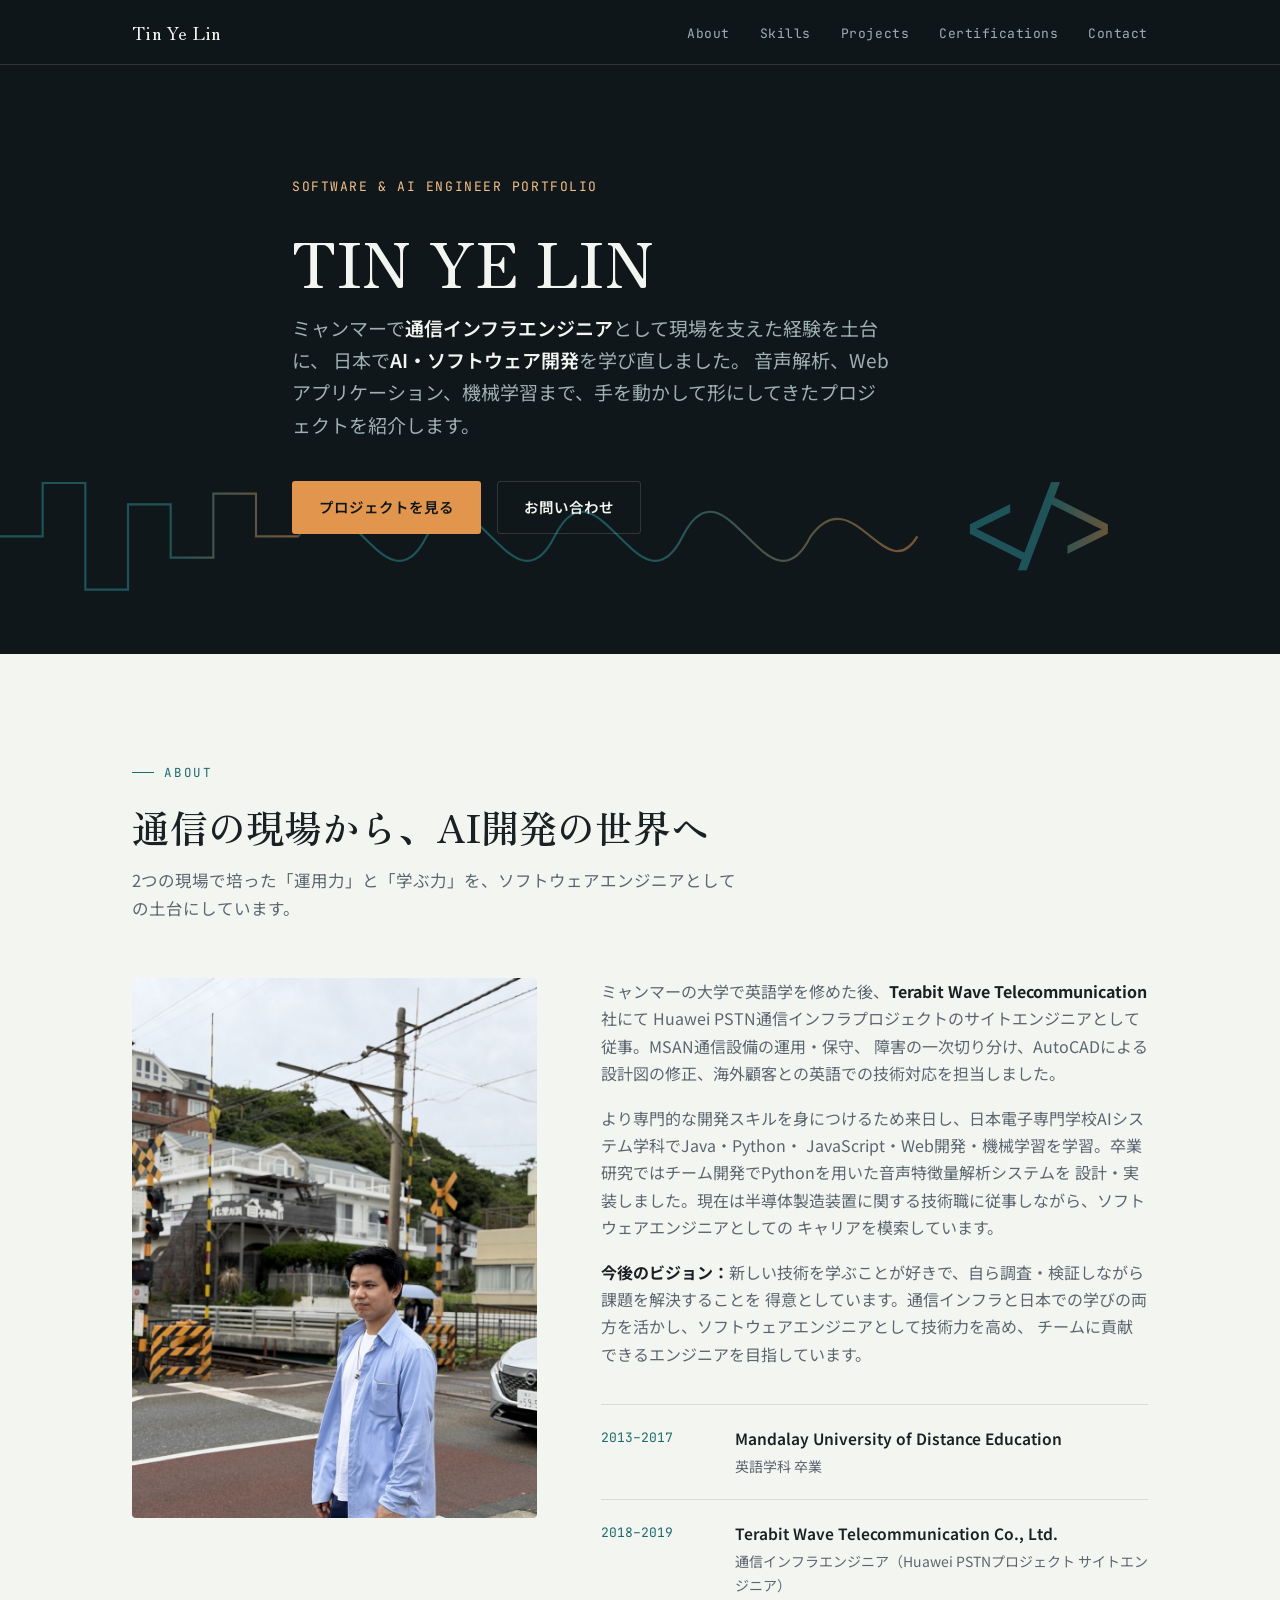
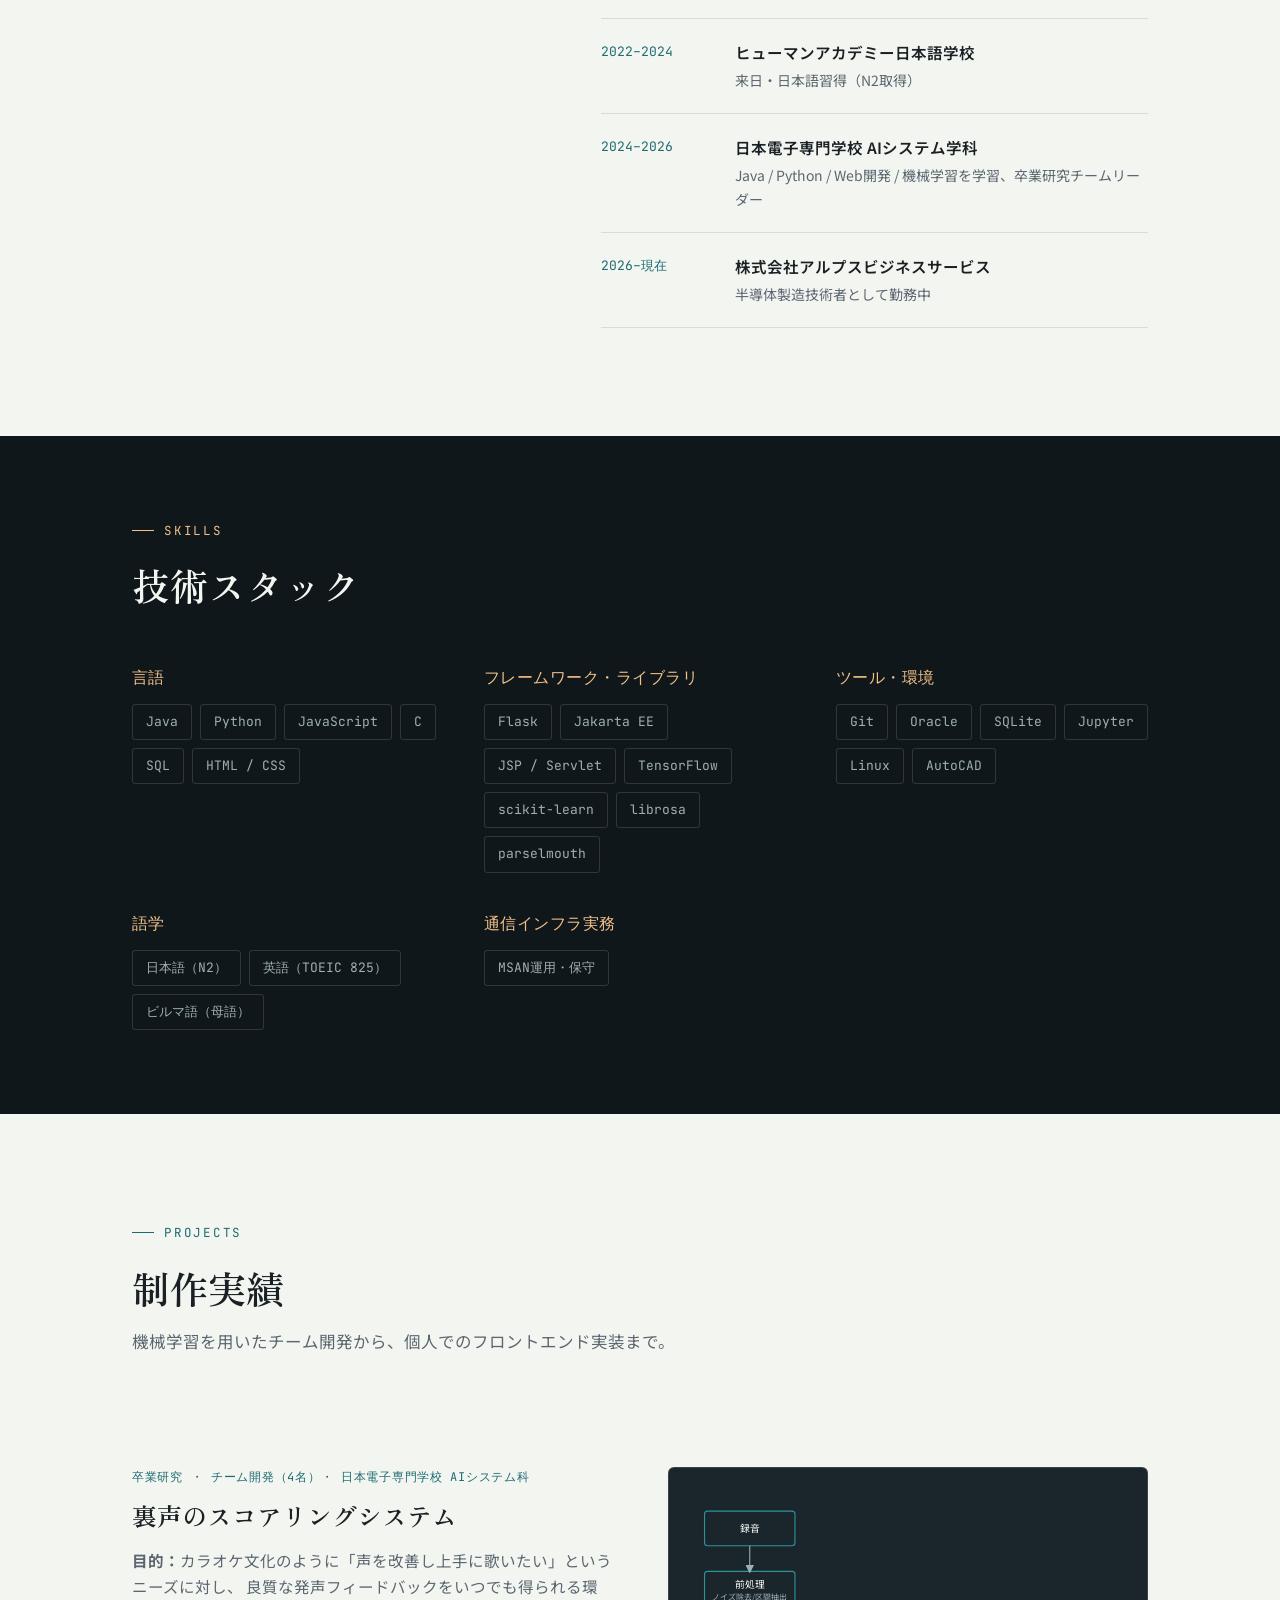
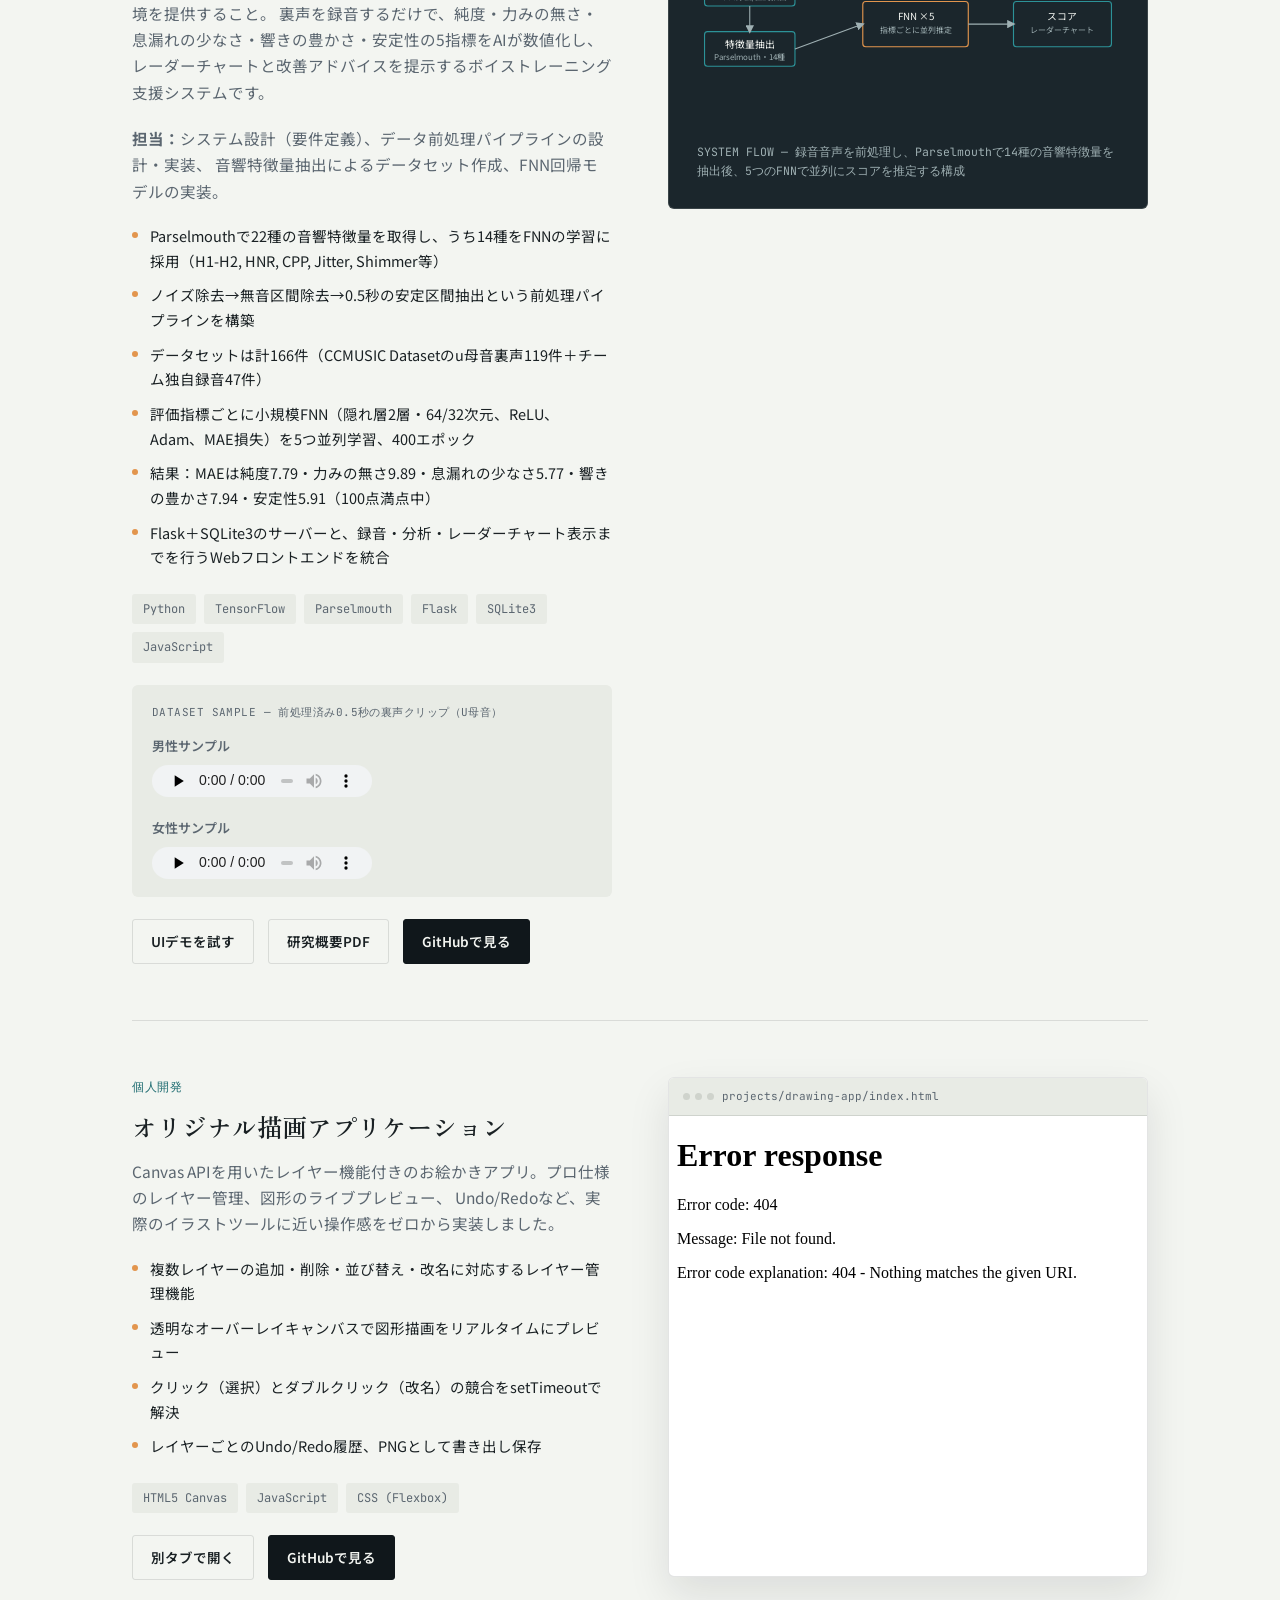
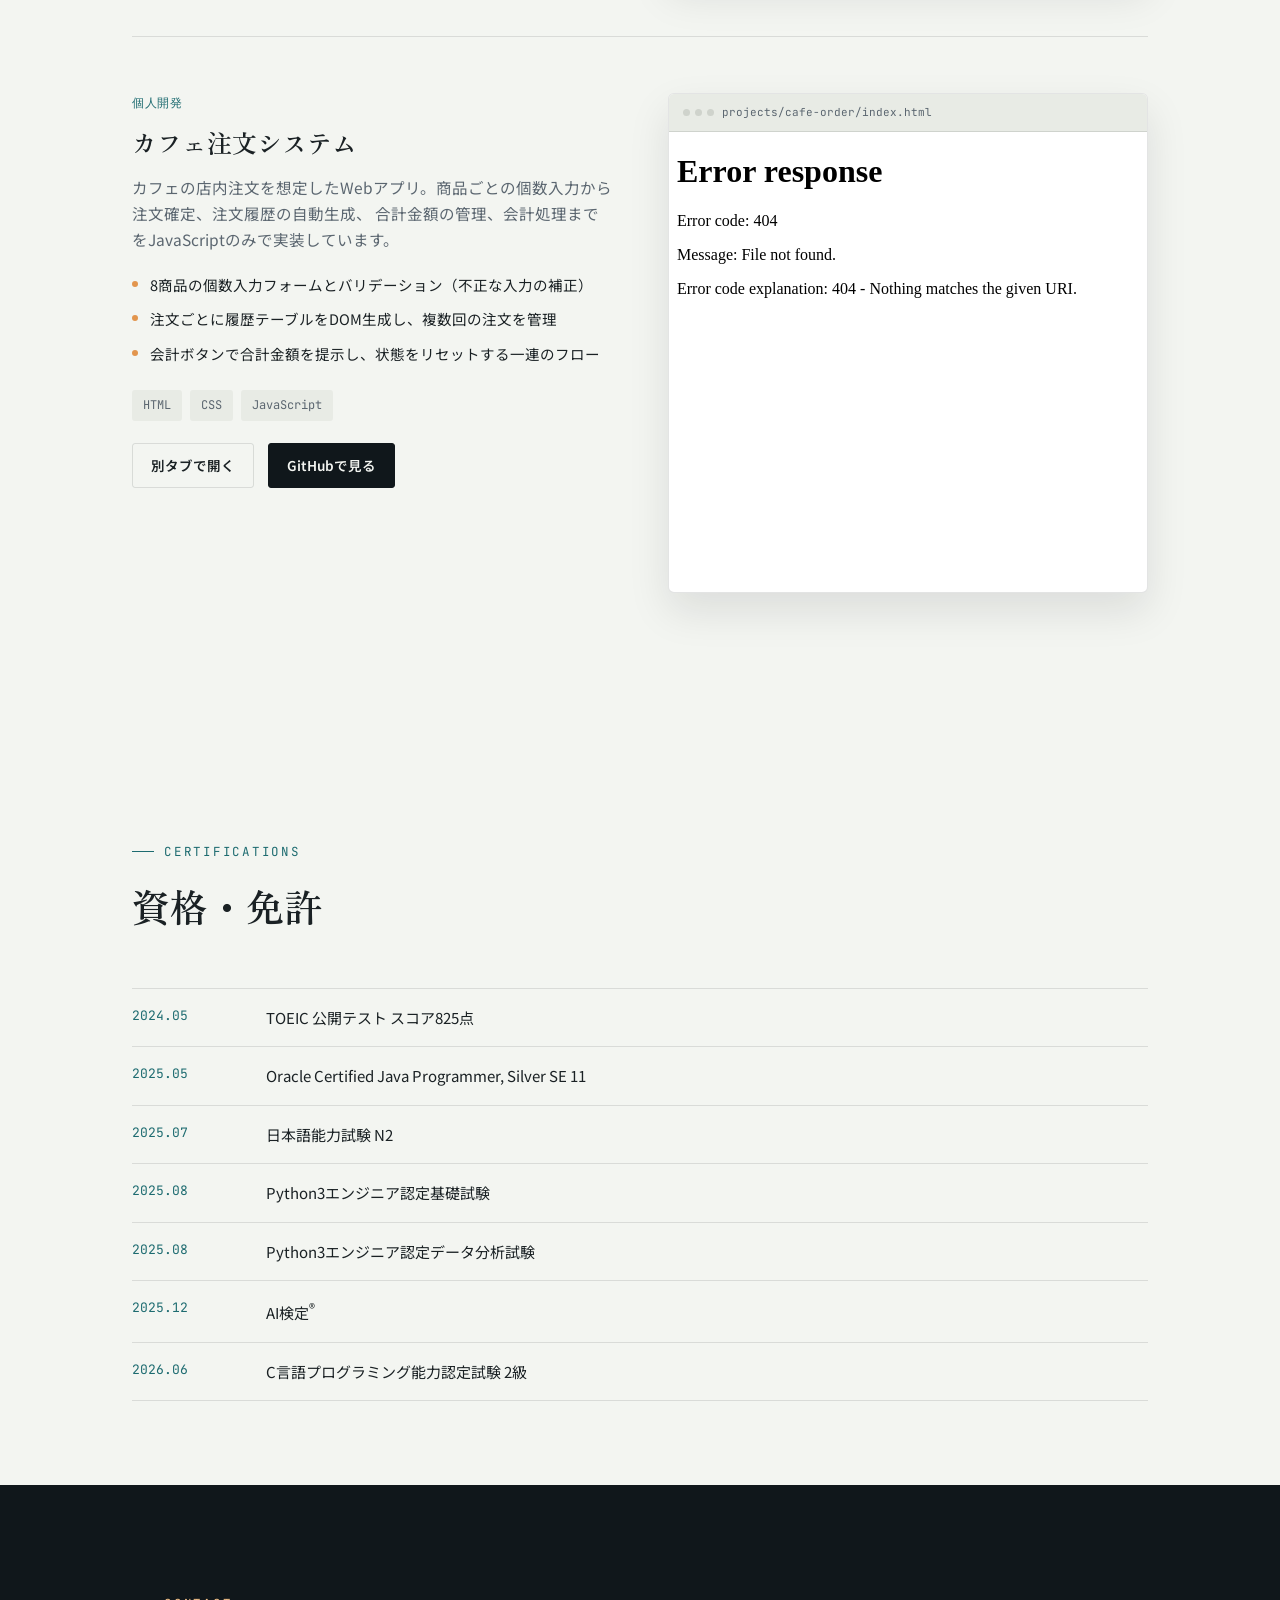
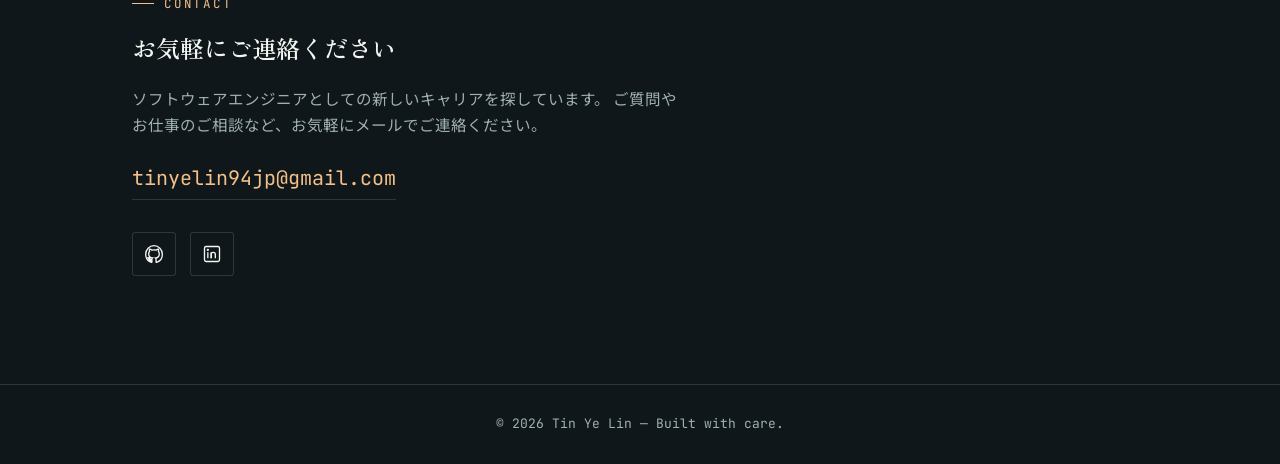
==== index.html @ 51f77723 "Add files via upload" ====
<!DOCTYPE html>
<html lang="ja">
<head>
<meta charset="UTF-8">
<meta name="viewport" content="width=device-width, initial-scale=1.0">
<title>ティン イェ リン | ソフトウェアエンジニア ポートフォリオ</title>
<meta name="description" content="通信インフラエンジニアからAI・ソフトウェアエンジニアへ。音声解析、Web開発、機械学習のプロジェクトを紹介するポートフォリオサイト。">
<link rel="preconnect" href="https://fonts.googleapis.com">
<link href="https://fonts.googleapis.com/css2?family=Zen+Old+Mincho:wght@500;600&family=Noto+Sans+JP:wght@400;500;600;700&family=JetBrains+Mono:wght@400;500&display=swap" rel="stylesheet">
<link rel="stylesheet" href="css/style.css">
</head>
<body>

<nav class="nav">
  <div class="wrap">
    <div class="nav-name">Tin Ye Lin</div>
    <ul class="nav-links">
      <li><a href="#about">About</a></li>
      <li><a href="#skills">Skills</a></li>
      <li><a href="#projects">Projects</a></li>
      <li><a href="#certifications">Certifications</a></li>
      <li><a href="#contact">Contact</a></li>
    </ul>
  </div>
</nav>

<!-- ============ HERO ============ -->
<header class="hero">
  <svg class="hero-wave" viewBox="0 0 1200 220" preserveAspectRatio="none" aria-hidden="true">
    <defs>
      <linearGradient id="waveGrad" x1="0" y1="0" x2="1" y2="0">
        <stop offset="0" stop-color="#2C9298"/>
        <stop offset="0.55" stop-color="#2C9298"/>
        <stop offset="1" stop-color="#E2954D"/>
      </linearGradient>
    </defs>
    <polyline points="0,110 40,110 40,60 80,60 80,160 120,160 120,80 160,80 160,130 200,130 200,70 240,70 240,110 280,110"
      fill="none" stroke="url(#waveGrad)" stroke-width="2"/>
    <path d="M280,110 C 320,30 360,190 400,110 C 440,30 480,190 520,110 C 560,30 600,190 640,110 C 680,30 720,190 760,110 C 800,55 830,160 860,110"
      fill="none" stroke="url(#waveGrad)" stroke-width="2"/>
    <text x="895" y="132" font-family="'JetBrains Mono', monospace" font-size="88" fill="url(#waveGrad)">&lt;/&gt;</text>
  </svg>
  <div class="wrap hero-inner">
    <div class="hero-kicker">Software &amp; AI Engineer Portfolio</div>
    <h1>TIN YE LIN</h1>
    <p class="tagline">
      ミャンマーで<strong>通信インフラエンジニア</strong>として現場を支えた経験を土台に、
      日本で<strong>AI・ソフトウェア開発</strong>を学び直しました。
      音声解析、Webアプリケーション、機械学習まで、手を動かして形にしてきたプロジェクトを紹介します。
    </p>
    <div class="hero-cta">
      <a class="btn btn-primary" href="#projects">プロジェクトを見る</a>
      <a class="btn btn-ghost" href="#contact">お問い合わせ</a>
    </div>
  </div>
</header>

<!-- ============ ABOUT ============ -->
<section id="about">
  <div class="wrap">
    <div class="section-head">
      <div class="eyebrow">About</div>
      <h2>通信の現場から、AI開発の世界へ</h2>
      <p class="lead">2つの現場で培った「運用力」と「学ぶ力」を、ソフトウェアエンジニアとしての土台にしています。</p>
    </div>

    <div class="about-grid">
      <div class="about-photo">
        <img src="images/profile.jpg" alt="ティン イェ リン" onerror="this.style.display='none'; this.nextElementSibling.style.display='flex';">
        <div class="placeholder" style="display:none;">
          <div class="initials">T.Y.L</div>
          <div class="note">プロフィール写真を<br>準備中です</div>
        </div>
      </div>

      <div>
        <div class="about-copy">
          <p>
            ミャンマーの大学で英語学を修めた後、<strong>Terabit Wave Telecommunication</strong>社にて
            Huawei PSTN通信インフラプロジェクトのサイトエンジニアとして従事。MSAN通信設備の運用・保守、
            障害の一次切り分け、AutoCADによる設計図の修正、海外顧客との英語での技術対応を担当しました。
          </p>
          <p>
            より専門的な開発スキルを身につけるため来日し、日本電子専門学校AIシステム学科でJava・Python・
            JavaScript・Web開発・機械学習を学習。卒業研究ではチーム開発でPythonを用いた音声特徴量解析システムを
            設計・実装しました。現在は半導体製造装置に関する技術職に従事しながら、ソフトウェアエンジニアとしての
            キャリアを模索しています。
          </p>
          <p>
            <strong>今後のビジョン：</strong>新しい技術を学ぶことが好きで、自ら調査・検証しながら課題を解決することを
            得意としています。通信インフラと日本での学びの両方を活かし、ソフトウェアエンジニアとして技術力を高め、
            チームに貢献できるエンジニアを目指しています。
          </p>
        </div>

        <div class="timeline">
          <div class="tl-row">
            <div class="tl-date">2013–2017</div>
            <div class="tl-body">
              <div class="tl-title">Mandalay University of Distance Education</div>
              <div class="tl-sub">英語学科 卒業</div>
            </div>
          </div>
          <div class="tl-row">
            <div class="tl-date">2018–2019</div>
            <div class="tl-body">
              <div class="tl-title">Terabit Wave Telecommunication Co., Ltd.</div>
              <div class="tl-sub">通信インフラエンジニア（Huawei PSTNプロジェクト サイトエンジニア）</div>
            </div>
          </div>
          <div class="tl-row">
            <div class="tl-date">2022–2024</div>
            <div class="tl-body">
              <div class="tl-title">ヒューマンアカデミー日本語学校</div>
              <div class="tl-sub">来日・日本語習得（N2取得）</div>
            </div>
          </div>
          <div class="tl-row">
            <div class="tl-date">2024–2026</div>
            <div class="tl-body">
              <div class="tl-title">日本電子専門学校 AIシステム学科</div>
              <div class="tl-sub">Java / Python / Web開発 / 機械学習を学習、卒業研究チームリーダー</div>
            </div>
          </div>
          <div class="tl-row">
            <div class="tl-date">2026–現在</div>
            <div class="tl-body">
              <div class="tl-title">株式会社アルプスビジネスサービス</div>
              <div class="tl-sub">半導体製造技術者として勤務中</div>
            </div>
          </div>
        </div>
      </div>
    </div>
  </div>
</section>

<!-- ============ SKILLS ============ -->
<section id="skills" class="on-ink tight">
  <div class="wrap">
    <div class="section-head">
      <div class="eyebrow">Skills</div>
      <h2>技術スタック</h2>
    </div>
    <div class="skills-grid">
      <div class="skill-group">
        <h3>言語</h3>
        <div class="tag-list">
          <span class="tag">Java</span><span class="tag">Python</span><span class="tag">JavaScript</span>
          <span class="tag">C</span><span class="tag">SQL</span><span class="tag">HTML / CSS</span>
        </div>
      </div>
      <div class="skill-group">
        <h3>フレームワーク・ライブラリ</h3>
        <div class="tag-list">
          <span class="tag">Flask</span><span class="tag">Jakarta EE</span><span class="tag">JSP / Servlet</span>
          <span class="tag">TensorFlow</span><span class="tag">scikit-learn</span><span class="tag">librosa</span>
          <span class="tag">parselmouth</span>
        </div>
      </div>
      <div class="skill-group">
        <h3>ツール・環境</h3>
        <div class="tag-list">
          <span class="tag">Git</span><span class="tag">Oracle</span><span class="tag">SQLite</span>
          <span class="tag">Jupyter</span><span class="tag">Linux</span><span class="tag">AutoCAD</span>
        </div>
      </div>
      <div class="skill-group">
        <h3>語学</h3>
        <div class="tag-list">
          <span class="tag">日本語（N2）</span><span class="tag">英語（TOEIC 825）</span><span class="tag">ビルマ語（母語）</span>
        </div>
      </div>
      <div class="skill-group">
        <h3>通信インフラ実務</h3>
        <div class="tag-list">
          <span class="tag">MSAN運用・保守</span>
        </div>
      </div>
    </div>
  </div>
</section>

<!-- ============ PROJECTS ============ -->
<section id="projects">
  <div class="wrap">
    <div class="section-head">
      <div class="eyebrow">Projects</div>
      <h2>制作実績</h2>
      <p class="lead">機械学習を用いたチーム開発から、個人でのフロントエンド実装まで。</p>
    </div>

    <!-- Project 1: Voice scoring system -->
    <div class="project">
      <div>
        <span class="project-tag">卒業研究 ・ チーム開発（4名）・ 日本電子専門学校 AIシステム科</span>
        <h3>裏声のスコアリングシステム</h3>
        <p class="desc">
          <strong>目的：</strong>カラオケ文化のように「声を改善し上手に歌いたい」というニーズに対し、
          良質な発声フィードバックをいつでも得られる環境を提供すること。
          裏声を録音するだけで、純度・力みの無さ・息漏れの少なさ・響きの豊かさ・安定性の5指標をAIが数値化し、
          レーダーチャートと改善アドバイスを提示するボイストレーニング支援システムです。
        </p>
        <p class="desc">
          <strong>担当：</strong>システム設計（要件定義）、データ前処理パイプラインの設計・実装、
          音響特徴量抽出によるデータセット作成、FNN回帰モデルの実装。
        </p>
        <ul class="highlights">
          <li>Parselmouthで22種の音響特徴量を取得し、うち14種をFNNの学習に採用（H1-H2, HNR, CPP, Jitter, Shimmer等）</li>
          <li>ノイズ除去→無音区間除去→0.5秒の安定区間抽出という前処理パイプラインを構築</li>
          <li>データセットは計166件（CCMUSIC Datasetのu母音裏声119件＋チーム独自録音47件）</li>
          <li>評価指標ごとに小規模FNN（隠れ層2層・64/32次元、ReLU、Adam、MAE損失）を5つ並列学習、400エポック</li>
          <li>結果：MAEは純度7.79・力みの無さ9.89・息漏れの少なさ5.77・響きの豊かさ7.94・安定性5.91（100点満点中）</li>
          <li>Flask＋SQLite3のサーバーと、録音・分析・レーダーチャート表示までを行うWebフロントエンドを統合</li>
        </ul>
        <div class="stack-row">
          <span class="stack-chip">Python</span><span class="stack-chip">TensorFlow</span>
          <span class="stack-chip">Parselmouth</span><span class="stack-chip">Flask</span>
          <span class="stack-chip">SQLite3</span><span class="stack-chip">JavaScript</span>
        </div>

        <div class="sample-block">
          <div class="sample-label">DATASET SAMPLE — 前処理済み0.5秒の裏声クリップ（u母音）</div>
          <div class="sample-row">
            <div class="sample-item">
              <span>男性サンプル</span>
              <audio controls preload="none" src="projects/voice-scoring/samples/sample-male.wav"></audio>
            </div>
            <div class="sample-item">
              <span>女性サンプル</span>
              <audio controls preload="none" src="projects/voice-scoring/samples/sample-female.wav"></audio>
            </div>
          </div>
        </div>

        <div class="project-links">
          <a class="link-btn" href="projects/voice-scoring/demo/index.html" target="_blank">UIデモを試す</a>
          <a class="link-btn" href="projects/voice-scoring/falsetto-scoring-system-report.pdf" target="_blank">研究概要PDF</a>
          <a class="link-btn primary" href="https://github.com/TYL-jp/falsetto-scoring-system" target="_blank">GitHubで見る</a>
        </div>
      </div>

      <div class="diagram-card">
        <svg viewBox="0 0 560 300" xmlns="http://www.w3.org/2000/svg" aria-label="システムパイプライン図">
          <defs>
            <marker id="arrow" markerWidth="8" markerHeight="8" refX="6" refY="4" orient="auto">
              <path d="M0,0 L8,4 L0,8 z" fill="#9FB0B3"/>
            </marker>
          </defs>
          <!-- stage boxes -->
          <g font-family="'Noto Sans JP', sans-serif" font-size="13" fill="#F3F5F1">
            <rect x="10" y="20" width="120" height="46" rx="4" fill="none" stroke="#2C9298" stroke-width="1.5"/>
            <text x="70" y="48" text-anchor="middle">録音</text>

            <rect x="10" y="100" width="120" height="46" rx="4" fill="none" stroke="#2C9298" stroke-width="1.5"/>
            <text x="70" y="122" text-anchor="middle">前処理</text>
            <text x="70" y="138" text-anchor="middle" font-size="10.5" fill="#9FB0B3">ノイズ除去/区間抽出</text>

            <rect x="10" y="180" width="120" height="46" rx="4" fill="none" stroke="#2C9298" stroke-width="1.5"/>
            <text x="70" y="202" text-anchor="middle">特徴量抽出</text>
            <text x="70" y="218" text-anchor="middle" font-size="10.5" fill="#9FB0B3">Parselmouth・14種</text>

            <rect x="220" y="140" width="140" height="60" rx="4" fill="none" stroke="#E2954D" stroke-width="1.5"/>
            <text x="290" y="165" text-anchor="middle">FNN ×5</text>
            <text x="290" y="182" text-anchor="middle" font-size="10.5" fill="#9FB0B3">指標ごとに並列推定</text>

            <rect x="420" y="140" width="130" height="60" rx="4" fill="none" stroke="#2C9298" stroke-width="1.5"/>
            <text x="485" y="165" text-anchor="middle">スコア</text>
            <text x="485" y="182" text-anchor="middle" font-size="10.5" fill="#9FB0B3">レーダーチャート</text>
          </g>

          <path d="M70,66 L70,100" stroke="#9FB0B3" stroke-width="1.4" marker-end="url(#arrow)"/>
          <path d="M70,146 L70,180" stroke="#9FB0B3" stroke-width="1.4" marker-end="url(#arrow)"/>
          <path d="M130,203 L220,170" stroke="#9FB0B3" stroke-width="1.4" marker-end="url(#arrow)"/>
          <path d="M360,170 L420,170" stroke="#9FB0B3" stroke-width="1.4" marker-end="url(#arrow)"/>
        </svg>
        <div class="diagram-caption">SYSTEM FLOW — 録音音声を前処理し、Parselmouthで14種の音響特徴量を抽出後、5つのFNNで並列にスコアを推定する構成</div>
      </div>
    </div>


    <!-- Project 2: Drawing app -->
    <div class="project">
      <div>
        <span class="project-tag">個人開発</span>
        <h3>オリジナル描画アプリケーション</h3>
        <p class="desc">
          Canvas APIを用いたレイヤー機能付きのお絵かきアプリ。プロ仕様のレイヤー管理、図形のライブプレビュー、
          Undo/Redoなど、実際のイラストツールに近い操作感をゼロから実装しました。
        </p>
        <ul class="highlights">
          <li>複数レイヤーの追加・削除・並び替え・改名に対応するレイヤー管理機能</li>
          <li>透明なオーバーレイキャンバスで図形描画をリアルタイムにプレビュー</li>
          <li>クリック（選択）とダブルクリック（改名）の競合をsetTimeoutで解決</li>
          <li>レイヤーごとのUndo/Redo履歴、PNGとして書き出し保存</li>
        </ul>
        <div class="stack-row">
          <span class="stack-chip">HTML5 Canvas</span><span class="stack-chip">JavaScript</span><span class="stack-chip">CSS (Flexbox)</span>
        </div>
        <div class="project-links">
          <a class="link-btn" href="projects/drawing-app/index.html" target="_blank">別タブで開く</a>
          <a class="link-btn primary" href="https://github.com/TYL-jp/drawing-app" target="_blank">GitHubで見る</a>
        </div>
      </div>
      <div class="project-frame">
        <div class="frame-label"><span class="dots"><span></span><span></span><span></span></span>projects/drawing-app/index.html</div>
        <iframe src="projects/drawing-app/index.html" title="描画アプリ デモ" loading="lazy"></iframe>
      </div>
    </div>

    <!-- Project 3: Cafe ordering -->
    <div class="project">
      <div>
        <span class="project-tag">個人開発</span>
        <h3>カフェ注文システム</h3>
        <p class="desc">
          カフェの店内注文を想定したWebアプリ。商品ごとの個数入力から注文確定、注文履歴の自動生成、
          合計金額の管理、会計処理までをJavaScriptのみで実装しています。
        </p>
        <ul class="highlights">
          <li>8商品の個数入力フォームとバリデーション（不正な入力の補正）</li>
          <li>注文ごとに履歴テーブルをDOM生成し、複数回の注文を管理</li>
          <li>会計ボタンで合計金額を提示し、状態をリセットする一連のフロー</li>
        </ul>
        <div class="stack-row">
          <span class="stack-chip">HTML</span><span class="stack-chip">CSS</span><span class="stack-chip">JavaScript</span>
        </div>
        <div class="project-links">
          <a class="link-btn" href="projects/cafe-order/index.html" target="_blank">別タブで開く</a>
          <a class="link-btn primary" href="https://github.com/TYL-jp/cafe-order-system" target="_blank">GitHubで見る</a>
        </div>
      </div>
      <div class="project-frame">
        <div class="frame-label"><span class="dots"><span></span><span></span><span></span></span>projects/cafe-order/index.html</div>
        <iframe src="projects/cafe-order/index.html" title="カフェ注文システム デモ" loading="lazy"></iframe>
      </div>
    </div>

  </div>
</section>

<!-- ============ CERTIFICATIONS ============ -->
<section id="certifications" class="tight">
  <div class="wrap">
    <div class="section-head">
      <div class="eyebrow">Certifications</div>
      <h2>資格・免許</h2>
    </div>
    <div class="cert-list">
      <div class="cert-row"><div class="cert-date">2024.05</div><div>TOEIC 公開テスト スコア825点</div></div>
      <div class="cert-row"><div class="cert-date">2025.05</div><div>Oracle Certified Java Programmer, Silver SE 11</div></div>
      <div class="cert-row"><div class="cert-date">2025.07</div><div>日本語能力試験 N2</div></div>
      <div class="cert-row"><div class="cert-date">2025.08</div><div>Python3エンジニア認定基礎試験</div></div>
      <div class="cert-row"><div class="cert-date">2025.08</div><div>Python3エンジニア認定データ分析試験</div></div>
      <div class="cert-row"><div class="cert-date">2025.12</div><div>AI検定<sup>®</sup></div></div>
      <div class="cert-row"><div class="cert-date">2026.06</div><div>C言語プログラミング能力認定試験 2級</div></div>
    </div>
  </div>
</section>

<!-- ============ CONTACT ============ -->
<section id="contact" class="on-ink">
  <div class="wrap">
    <div class="contact-grid">
      <div class="contact-info">
        <div class="eyebrow">Contact</div>
        <h2 style="margin-bottom:20px;">お気軽にご連絡ください</h2>
        <p>
          ソフトウェアエンジニアとしての新しいキャリアを探しています。
          ご質問やお仕事のご相談など、お気軽にメールでご連絡ください。
        </p>
        <a class="email-link" href="mailto:tinyelin94jp@gmail.com">tinyelin94jp@gmail.com</a>
        <div class="social-row">
          <a class="social-btn" href="https://github.com/TYL-jp" target="_blank" title="GitHub" aria-label="GitHub">
            <svg width="20" height="20" viewBox="0 0 24 24" fill="none" stroke="currentColor" stroke-width="1.6"><path d="M12 2C6.48 2 2 6.58 2 12.25c0 4.53 2.87 8.37 6.84 9.73.5.1.68-.22.68-.49 0-.24-.01-.87-.01-1.71-2.78.62-3.37-1.37-3.37-1.37-.46-1.19-1.11-1.51-1.11-1.51-.91-.64.07-.63.07-.63 1 .07 1.53 1.05 1.53 1.05.89 1.56 2.34 1.11 2.91.85.09-.66.35-1.11.63-1.37-2.22-.26-4.56-1.14-4.56-5.06 0-1.12.39-2.03 1.03-2.75-.1-.26-.45-1.3.1-2.71 0 0 .84-.27 2.75 1.05a9.29 9.29 0 0 1 5 0c1.91-1.32 2.75-1.05 2.75-1.05.55 1.41.2 2.45.1 2.71.64.72 1.03 1.63 1.03 2.75 0 3.93-2.35 4.8-4.58 5.05.36.32.68.94.68 1.9 0 1.37-.01 2.47-.01 2.81 0 .27.18.6.69.49A10.03 10.03 0 0 0 22 12.25C22 6.58 17.52 2 12 2z"/></svg>
          </a>
          <a class="social-btn" href="#" title="LinkedIn" aria-label="LinkedIn">
            <svg width="20" height="20" viewBox="0 0 24 24" fill="none" stroke="currentColor" stroke-width="1.6"><rect x="3" y="3" width="18" height="18" rx="2"/><line x1="7" y1="10" x2="7" y2="17"/><circle cx="7" cy="7" r="0.6" fill="currentColor"/><path d="M11 17v-4.5a2.5 2.5 0 0 1 5 0V17"/><line x1="11" y1="10" x2="11" y2="17"/></svg>
          </a>
        </div>
      </div>
    </div>
  </div>
</section>

<footer>
  © 2026 Tin Ye Lin — Built with care.
</footer>

<script src="js/main.js"></script>
</body>
</html>
---- css/style.css ----
/* ===========================================================
   Portfolio — Tin Ye Lin
   Design tokens
=========================================================== */
:root {
  --ink: #10171B;
  --ink-soft: #1B262C;
  --paper: #F3F5F1;
  --paper-dim: #E8EBE5;
  --teal: #1D6B70;
  --teal-bright: #2C9298;
  --amber: #E2954D;
  --amber-soft: #F2C088;
  --text-main: #1A2124;
  --text-muted: #5B6670;
  --text-on-ink: #F3F5F1;
  --text-on-ink-muted: #9FB0B3;
  --line: rgba(26, 33, 36, 0.12);
  --line-on-ink: rgba(243, 245, 241, 0.14);

  --font-display: "Zen Old Mincho", "Noto Serif JP", serif;
  --font-body: "Noto Sans JP", "Inter", -apple-system, sans-serif;
  --font-mono: "JetBrains Mono", "Noto Sans Mono", monospace;

  --container: 1080px;
}

* { box-sizing: border-box; }
html { scroll-behavior: smooth; }

body {
  margin: 0;
  font-family: var(--font-body);
  color: var(--text-main);
  background: var(--paper);
  line-height: 1.7;
  font-size: 16px;
  -webkit-font-smoothing: antialiased;
}

h1, h2, h3, h4 {
  font-family: var(--font-display);
  font-weight: 600;
  line-height: 1.35;
  margin: 0;
  color: inherit;
}

p { margin: 0; }
a { color: inherit; text-decoration: none; }
img { max-width: 100%; display: block; }
button { font-family: inherit; cursor: pointer; }

.wrap {
  max-width: var(--container);
  margin: 0 auto;
  padding: 0 32px;
}

.eyebrow {
  font-family: var(--font-mono);
  font-size: 12.5px;
  letter-spacing: 0.14em;
  text-transform: uppercase;
  color: var(--teal);
  display: flex;
  align-items: center;
  gap: 10px;
  margin-bottom: 18px;
}
.eyebrow::before {
  content: "";
  width: 22px;
  height: 1px;
  background: var(--teal);
}
section.on-ink .eyebrow { color: var(--amber-soft); }
section.on-ink .eyebrow::before { background: var(--amber-soft); }

section { padding: 108px 0; }
section.on-ink { background: var(--ink); color: var(--text-on-ink); }
section.tight { padding: 84px 0; }

@media (max-width: 720px) {
  section { padding: 72px 0; }
  .wrap { padding: 0 22px; }
}

/* ===========================================================
   Nav
=========================================================== */
.nav {
  position: fixed;
  top: 0; left: 0; right: 0;
  z-index: 100;
  background: rgba(16, 23, 27, 0.82);
  backdrop-filter: blur(10px);
  border-bottom: 1px solid var(--line-on-ink);
}
.nav .wrap {
  display: flex;
  align-items: center;
  justify-content: space-between;
  height: 64px;
}
.nav-name {
  font-family: var(--font-display);
  color: var(--text-on-ink);
  font-size: 18px;
  letter-spacing: 0.02em;
}
.nav-links {
  display: flex;
  gap: 30px;
  list-style: none;
  margin: 0; padding: 0;
}
.nav-links a {
  font-family: var(--font-mono);
  font-size: 13px;
  color: var(--text-on-ink-muted);
  letter-spacing: 0.04em;
  transition: color 0.2s ease;
}
.nav-links a:hover { color: var(--amber-soft); }
.nav-toggle { display: none; }

@media (max-width: 720px) {
  .nav-links { display: none; }
}

/* ===========================================================
   Hero
=========================================================== */
.hero {
  position: relative;
  background: var(--ink);
  color: var(--text-on-ink);
  padding: 176px 0 120px;
  overflow: hidden;
}
.hero-wave {
  position: absolute;
  bottom: 0; left: 0; right: 0;
  width: 100%;
  opacity: 0.5;
  pointer-events: none;
}
.hero-inner {
  position: relative;
  z-index: 2;
  max-width: 760px;
}
.hero-kicker {
  font-family: var(--font-mono);
  font-size: 13px;
  color: var(--amber-soft);
  letter-spacing: 0.12em;
  text-transform: uppercase;
  margin-bottom: 22px;
}
.hero h1 {
  font-size: clamp(38px, 5.6vw, 62px);
  letter-spacing: 0.01em;
  margin-bottom: 8px;
}
.hero .reading {
  font-family: var(--font-mono);
  font-size: 14px;
  color: var(--text-on-ink-muted);
  margin-bottom: 28px;
  letter-spacing: 0.06em;
}
.hero .tagline {
  font-size: 19px;
  color: var(--text-on-ink-muted);
  max-width: 600px;
  margin-bottom: 40px;
}
.hero .tagline strong { color: var(--text-on-ink); font-weight: 600; }

.hero-cta { display: flex; gap: 16px; flex-wrap: wrap; }
.btn {
  display: inline-flex;
  align-items: center;
  gap: 8px;
  padding: 13px 26px;
  border-radius: 3px;
  font-size: 14.5px;
  font-weight: 600;
  border: 1px solid transparent;
  transition: all 0.2s ease;
}
.btn-primary {
  background: var(--amber);
  color: var(--ink);
}
.btn-primary:hover { background: var(--amber-soft); }
.btn-ghost {
  border-color: var(--line-on-ink);
  color: var(--text-on-ink);
}
.btn-ghost:hover { border-color: var(--amber-soft); color: var(--amber-soft); }

/* ===========================================================
   Section headers
=========================================================== */
.section-head {
  max-width: 620px;
  margin-bottom: 56px;
}
.section-head h2 { font-size: clamp(28px, 3.4vw, 38px); }
.section-head .lead {
  margin-top: 14px;
  color: var(--text-muted);
  font-size: 16.5px;
}
section.on-ink .section-head .lead { color: var(--text-on-ink-muted); }

/* ===========================================================
   About / Journey timeline
=========================================================== */
.about-grid {
  display: grid;
  grid-template-columns: 0.85fr 1.15fr;
  gap: 64px;
}
@media (max-width: 860px) {
  .about-grid { grid-template-columns: 1fr; gap: 48px; }
}

.about-photo {
  aspect-ratio: 3/4;
  border-radius: 4px;
  overflow: hidden;
  background: var(--ink);
  position: relative;
}
.about-photo img { width: 100%; height: 100%; object-fit: cover; }
.about-photo .placeholder {
  position: absolute; inset: 0;
  display: flex; align-items: center; justify-content: center;
  flex-direction: column;
  gap: 14px;
  color: var(--text-on-ink-muted);
}
.about-photo .placeholder .initials {
  font-family: var(--font-display);
  font-size: 56px;
  color: var(--amber-soft);
}
.about-photo .placeholder .note {
  font-family: var(--font-mono);
  font-size: 11.5px;
  letter-spacing: 0.04em;
  max-width: 220px;
  text-align: center;
  line-height: 1.6;
}

.about-copy p { color: var(--text-muted); margin-bottom: 18px; font-size: 16px; }
.about-copy p strong { color: var(--text-main); }

.timeline {
  margin-top: 36px;
  border-top: 1px solid var(--line);
}
.tl-row {
  display: grid;
  grid-template-columns: 110px 1fr;
  gap: 24px;
  padding: 20px 0;
  border-bottom: 1px solid var(--line);
}
.tl-date {
  font-family: var(--font-mono);
  font-size: 13px;
  color: var(--teal);
  padding-top: 2px;
}
.tl-body .tl-title { font-weight: 600; font-size: 15.5px; margin-bottom: 4px; }
.tl-body .tl-sub { font-size: 14px; color: var(--text-muted); }

/* ===========================================================
   Skills
=========================================================== */
.skills-grid {
  display: grid;
  grid-template-columns: repeat(3, 1fr);
  gap: 40px;
}
@media (max-width: 760px) {
  .skills-grid { grid-template-columns: 1fr; gap: 32px; }
}
.skill-group h3 {
  font-size: 16px;
  color: var(--amber-soft);
  margin-bottom: 16px;
  font-family: var(--font-mono);
  letter-spacing: 0.03em;
  font-weight: 500;
}
.tag-list { display: flex; flex-wrap: wrap; gap: 8px; }
.tag {
  font-size: 13px;
  padding: 6px 13px;
  border: 1px solid var(--line-on-ink);
  border-radius: 3px;
  color: var(--text-on-ink-muted);
  font-family: var(--font-mono);
}

/* ===========================================================
   Projects
=========================================================== */
.project {
  display: grid;
  grid-template-columns: 1fr 1fr;
  gap: 56px;
  align-items: start;
  padding: 56px 0;
  border-bottom: 1px solid var(--line);
}
.project:last-child { border-bottom: none; }
.project:nth-child(even) .project-frame { order: 2; }

@media (max-width: 860px) {
  .project { grid-template-columns: 1fr; gap: 28px; }
  .project:nth-child(even) .project-frame { order: 0; }
}

.project-tag {
  font-family: var(--font-mono);
  font-size: 12px;
  color: var(--teal);
  letter-spacing: 0.06em;
  text-transform: uppercase;
  margin-bottom: 12px;
  display: block;
}
.project h3 { font-size: 25px; margin-bottom: 14px; }
.project .desc { color: var(--text-muted); font-size: 15.5px; margin-bottom: 20px; }
.project .highlights {
  list-style: none;
  padding: 0; margin: 0 0 24px;
  display: flex;
  flex-direction: column;
  gap: 10px;
}
.project .highlights li {
  font-size: 14.5px;
  color: var(--text-main);
  padding-left: 18px;
  position: relative;
}
.project .highlights li::before {
  content: "";
  position: absolute;
  left: 0; top: 8px;
  width: 6px; height: 6px;
  background: var(--amber);
  border-radius: 50%;
}
.stack-row { display: flex; flex-wrap: wrap; gap: 8px; margin-bottom: 22px; }
.stack-chip {
  font-family: var(--font-mono);
  font-size: 12px;
  padding: 5px 11px;
  background: var(--paper-dim);
  border-radius: 3px;
  color: var(--text-muted);
}
.project-links { display: flex; gap: 14px; flex-wrap: wrap; }
.link-btn {
  font-size: 13.5px;
  font-weight: 600;
  padding: 10px 18px;
  border: 1px solid var(--line);
  border-radius: 3px;
  color: var(--text-main);
  transition: all 0.2s ease;
}
.link-btn:hover { border-color: var(--teal); color: var(--teal); }
.link-btn.primary {
  background: var(--ink);
  color: var(--paper);
  border-color: var(--ink);
}
.link-btn.primary:hover { background: var(--teal); border-color: var(--teal); color: #fff; }

.sample-block {
  background: var(--paper-dim);
  border-radius: 6px;
  padding: 18px 20px;
  margin-bottom: 22px;
}
.sample-label {
  font-family: var(--font-mono);
  font-size: 11px;
  letter-spacing: 0.04em;
  color: var(--text-muted);
  text-transform: uppercase;
  margin-bottom: 14px;
}
.sample-row {
  display: flex;
  flex-wrap: wrap;
  gap: 20px;
}
.sample-item {
  display: flex;
  flex-direction: column;
  gap: 8px;
}
.sample-item span {
  font-size: 13px;
  color: var(--text-muted);
  font-weight: 600;
}
.sample-item audio {
  height: 32px;
  max-width: 220px;
}

.project-frame {
  border-radius: 6px;
  overflow: hidden;
  border: 1px solid var(--line);
  background: #fff;
  box-shadow: 0 18px 42px rgba(16, 23, 27, 0.10);
}
.project-frame iframe {
  width: 100%;
  height: 460px;
  border: none;
  display: block;
}
.frame-label {
  font-family: var(--font-mono);
  font-size: 11px;
  padding: 9px 14px;
  background: var(--paper-dim);
  color: var(--text-muted);
  border-bottom: 1px solid var(--line);
  display: flex;
  align-items: center;
  gap: 8px;
}
.frame-label .dots { display: flex; gap: 5px; }
.frame-label .dots span {
  width: 7px; height: 7px; border-radius: 50%; background: #cfd3cc;
}

.diagram-card {
  background: var(--ink-soft);
  border-radius: 6px;
  padding: 28px;
  border: 1px solid var(--line-on-ink);
}
.diagram-card svg { width: 100%; height: auto; }
.diagram-caption {
  font-family: var(--font-mono);
  font-size: 11.5px;
  color: var(--text-on-ink-muted);
  margin-top: 14px;
  line-height: 1.6;
}

/* ===========================================================
   Certifications
=========================================================== */
.cert-list { border-top: 1px solid var(--line); }
.cert-row {
  display: grid;
  grid-template-columns: 110px 1fr;
  gap: 24px;
  padding: 16px 0;
  border-bottom: 1px solid var(--line);
  font-size: 15px;
}
.cert-row .cert-date { font-family: var(--font-mono); font-size: 13px; color: var(--teal); }

/* ===========================================================
   Contact
=========================================================== */
.contact-grid {
  display: block;
  max-width: 560px;
}

.contact-info p { color: var(--text-on-ink-muted); margin-bottom: 24px; font-size: 15.5px; }
.email-link {
  display: inline-block;
  font-family: var(--font-mono);
  font-size: 20px;
  color: var(--amber-soft);
  padding-bottom: 4px;
  border-bottom: 1px solid var(--line-on-ink);
  margin-bottom: 32px;
  transition: border-color 0.2s ease;
}
.email-link:hover { border-color: var(--amber-soft); }
.social-row { display: flex; gap: 14px; }
.social-btn {
  width: 44px; height: 44px;
  border: 1px solid var(--line-on-ink);
  border-radius: 3px;
  display: flex; align-items: center; justify-content: center;
  color: var(--text-on-ink);
  transition: all 0.2s ease;
}
.social-btn:hover { border-color: var(--amber-soft); color: var(--amber-soft); }

.form-field { margin-bottom: 18px; }
.form-field label {
  display: block;
  font-family: var(--font-mono);
  font-size: 12px;
  color: var(--text-on-ink-muted);
  margin-bottom: 8px;
  letter-spacing: 0.03em;
}
.form-field input, .form-field textarea {
  width: 100%;
  background: rgba(243,245,241,0.05);
  border: 1px solid var(--line-on-ink);
  border-radius: 3px;
  padding: 12px 14px;
  color: var(--text-on-ink);
  font-family: var(--font-body);
  font-size: 14.5px;
  resize: vertical;
}
.form-field input:focus, .form-field textarea:focus {
  outline: none;
  border-color: var(--amber-soft);
}
.form-status {
  margin-top: 14px;
  font-size: 14px;
  font-family: var(--font-mono);
  color: var(--amber-soft);
  display: none;
}
.form-status.show { display: block; }

/* ===========================================================
   Footer
=========================================================== */
footer {
  background: var(--ink);
  color: var(--text-on-ink-muted);
  padding: 28px 0;
  border-top: 1px solid var(--line-on-ink);
  font-size: 13px;
  font-family: var(--font-mono);
  text-align: center;
}

/* Focus visibility for a11y */
a:focus-visible, button:focus-visible, input:focus-visible, textarea:focus-visible {
  outline: 2px solid var(--amber);
  outline-offset: 2px;
}

@media (prefers-reduced-motion: reduce) {
  html { scroll-behavior: auto; }
}
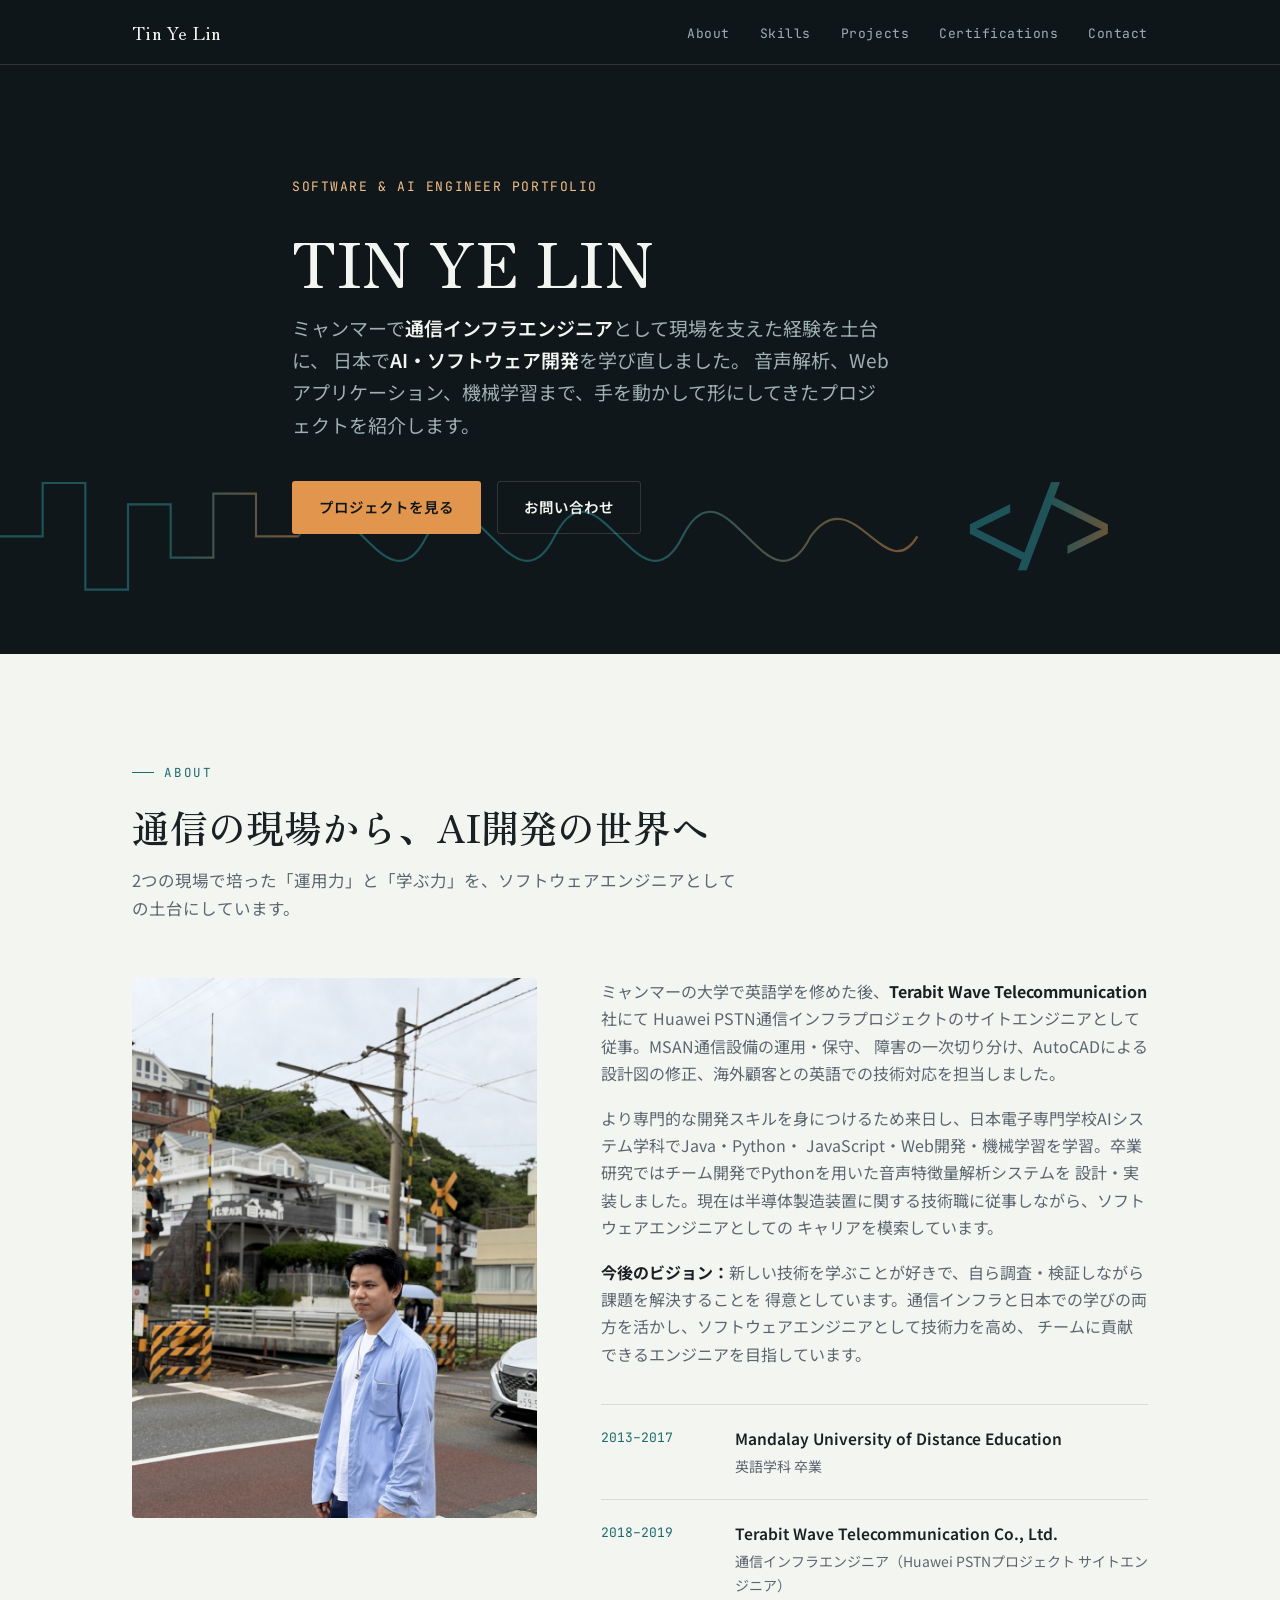
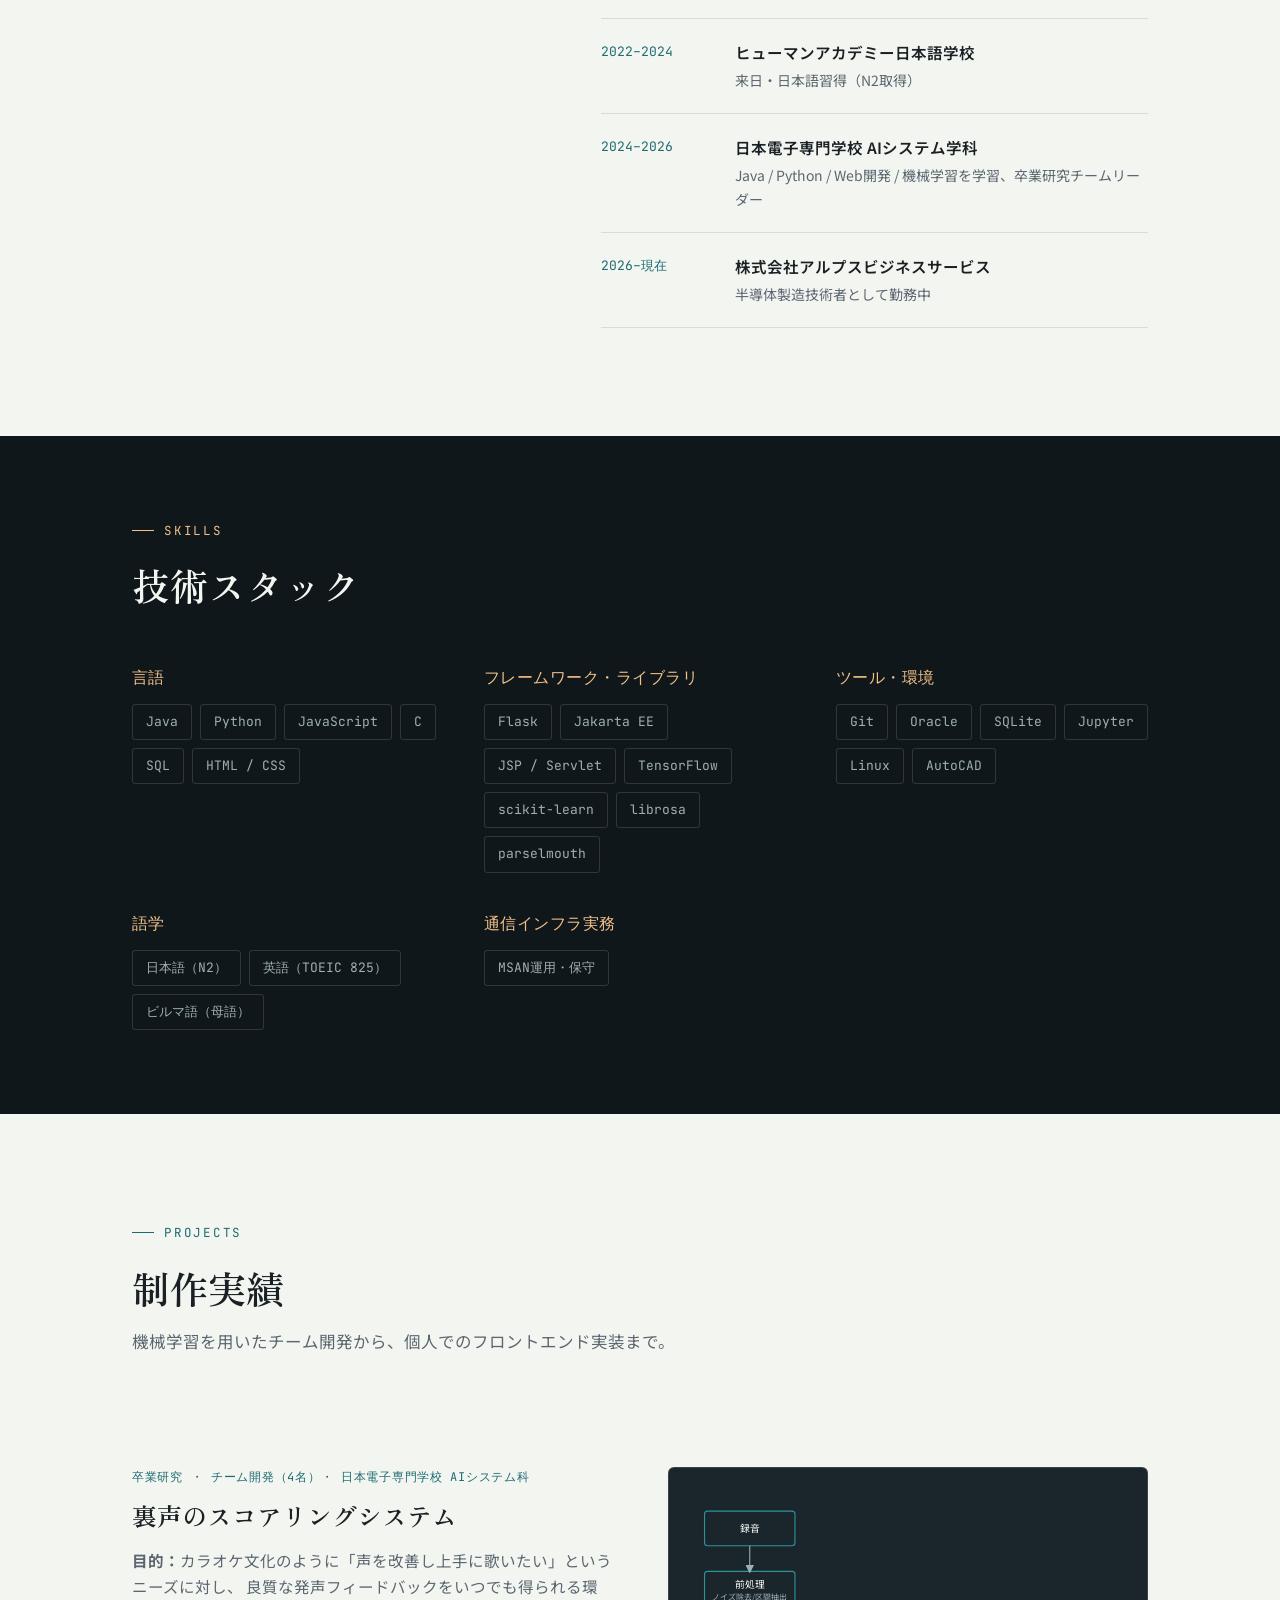
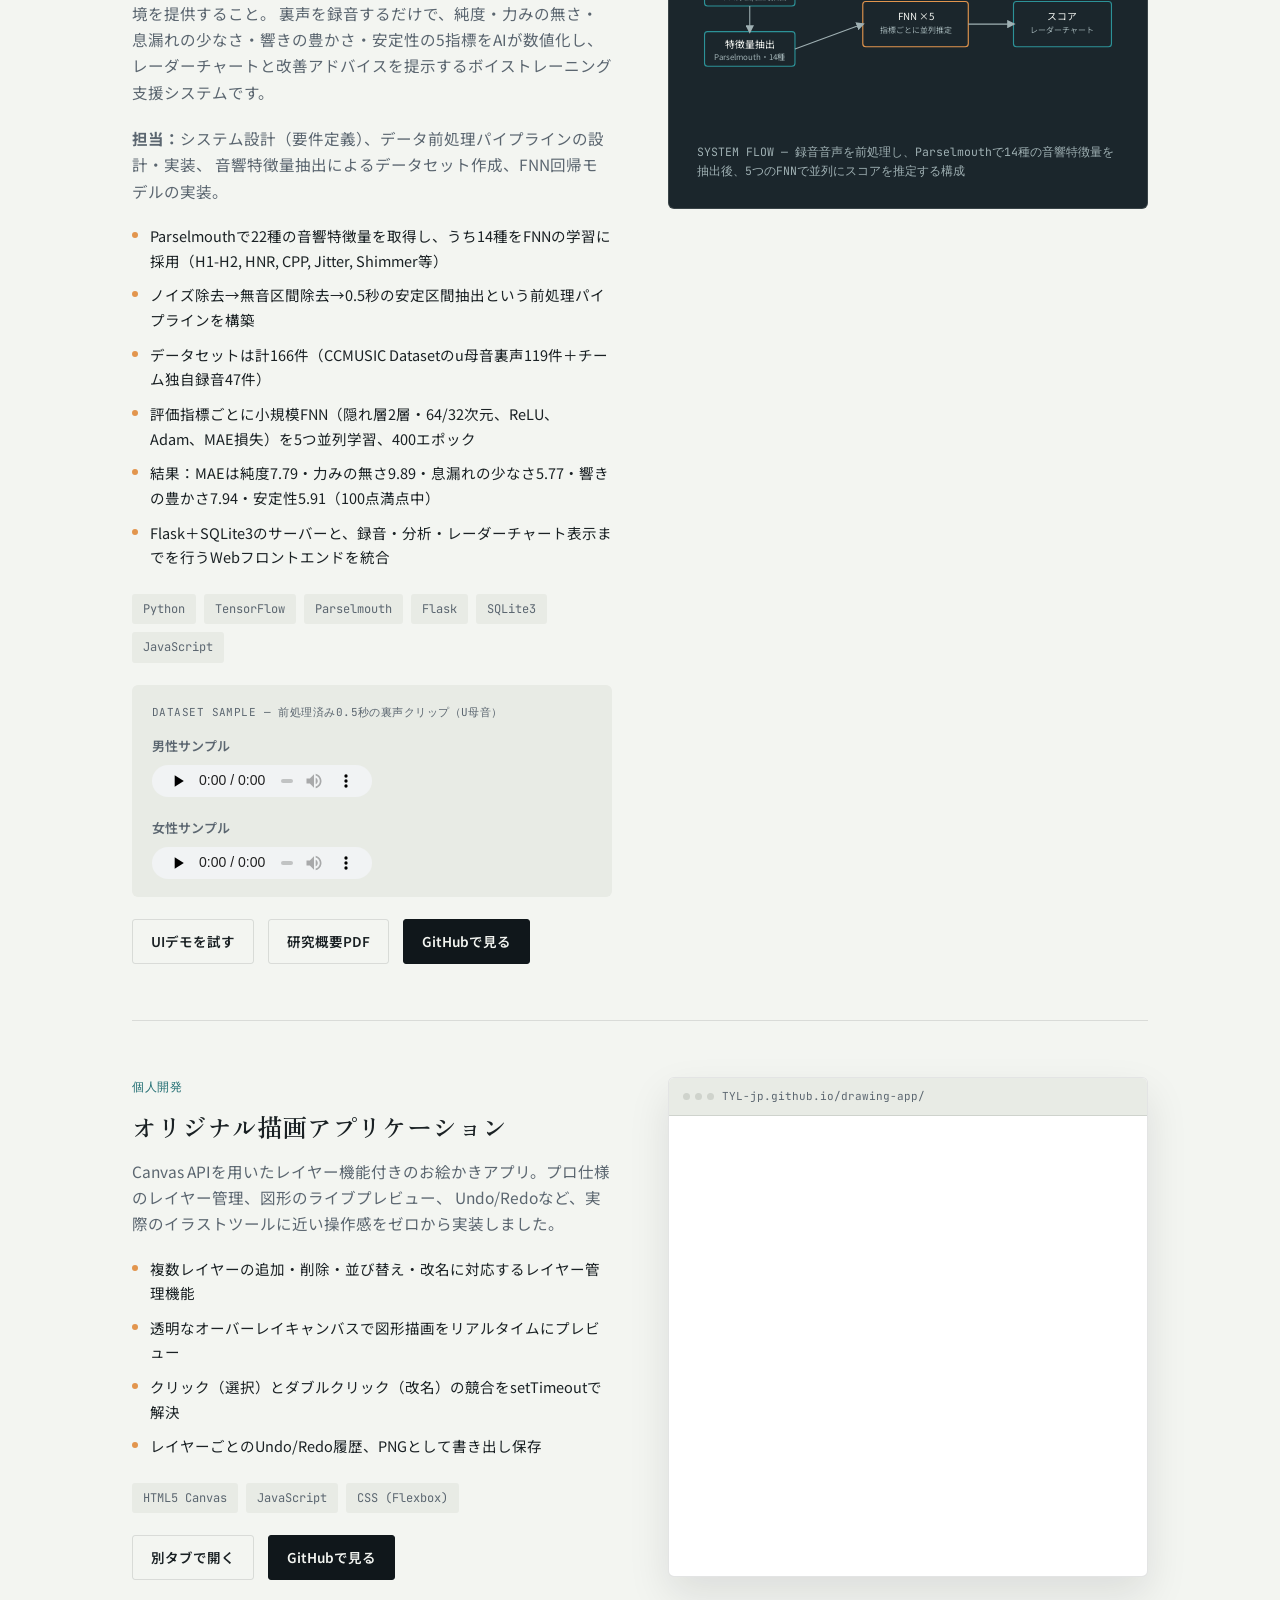
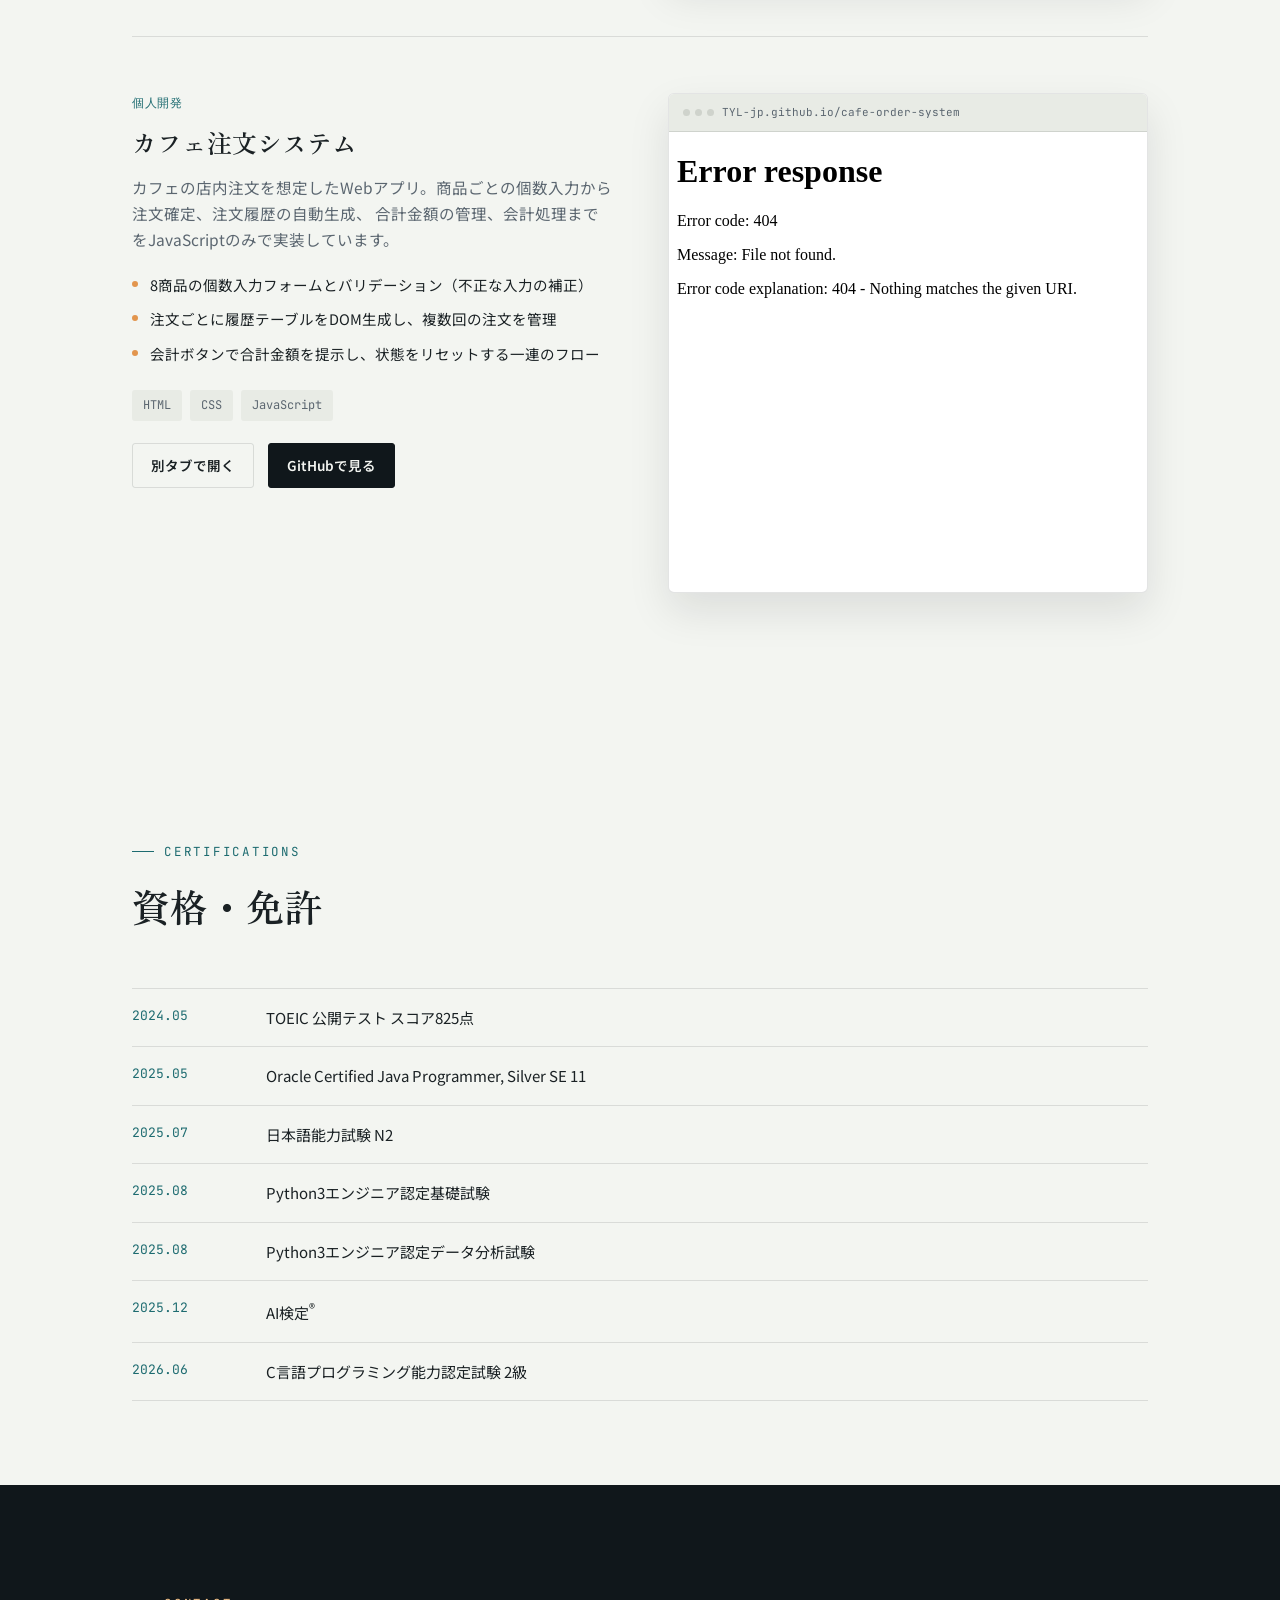
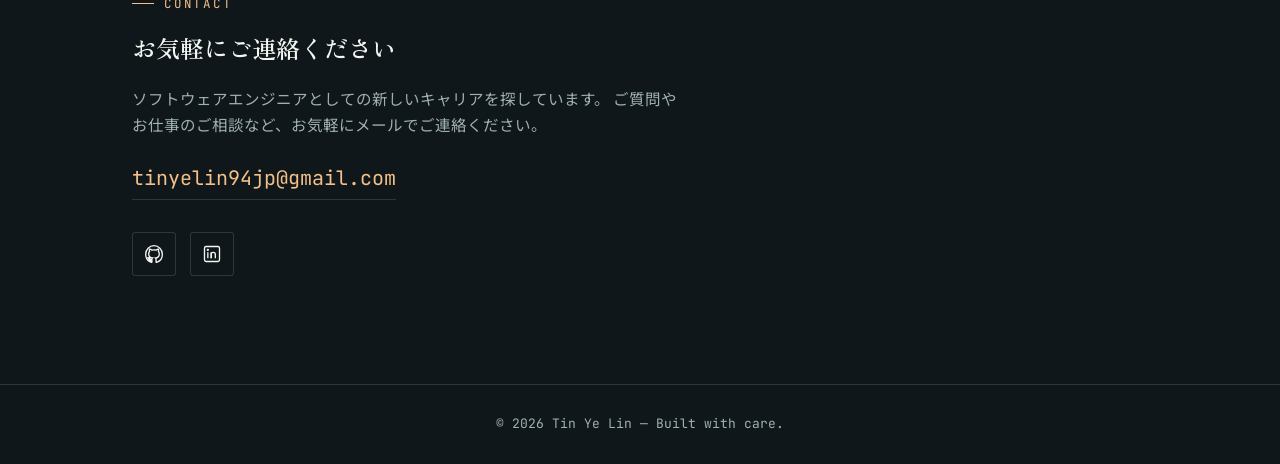
==== commit 9d8d623f: "Update latest" ====
--- a/index.html
+++ b/index.html
@@ -298,13 +298,13 @@
           <span class="stack-chip">HTML5 Canvas</span><span class="stack-chip">JavaScript</span><span class="stack-chip">CSS (Flexbox)</span>
         </div>
         <div class="project-links">
-          <a class="link-btn" href="projects/drawing-app/index.html" target="_blank">別タブで開く</a>
+          <a class="link-btn" href="https://TYL-jp.github.io/drawing-app/" target="_blank">別タブで開く</a>
           <a class="link-btn primary" href="https://github.com/TYL-jp/drawing-app" target="_blank">GitHubで見る</a>
         </div>
       </div>
       <div class="project-frame">
-        <div class="frame-label"><span class="dots"><span></span><span></span><span></span></span>projects/drawing-app/index.html</div>
-        <iframe src="projects/drawing-app/index.html" title="描画アプリ デモ" loading="lazy"></iframe>
+        <div class="frame-label"><span class="dots"><span></span><span></span><span></span></span>TYL-jp.github.io/drawing-app/</div>
+        <iframe src="https://TYL-jp.github.io/drawing-app/" title="描画アプリ デモ" loading="lazy"></iframe>
       </div>
     </div>
 
@@ -326,13 +326,13 @@
           <span class="stack-chip">HTML</span><span class="stack-chip">CSS</span><span class="stack-chip">JavaScript</span>
         </div>
         <div class="project-links">
-          <a class="link-btn" href="projects/cafe-order/index.html" target="_blank">別タブで開く</a>
+          <a class="link-btn" href="https://TYL-jp.github.io/cafe-order-system" target="_blank">別タブで開く</a>
           <a class="link-btn primary" href="https://github.com/TYL-jp/cafe-order-system" target="_blank">GitHubで見る</a>
         </div>
       </div>
       <div class="project-frame">
-        <div class="frame-label"><span class="dots"><span></span><span></span><span></span></span>projects/cafe-order/index.html</div>
-        <iframe src="projects/cafe-order/index.html" title="カフェ注文システム デモ" loading="lazy"></iframe>
+        <div class="frame-label"><span class="dots"><span></span><span></span><span></span></span>TYL-jp.github.io/cafe-order-system</div>
+        <iframe src="TYL-jp.github.io/cafe-order-system/" title="カフェ注文システム デモ" loading="lazy"></iframe>
       </div>
     </div>
 
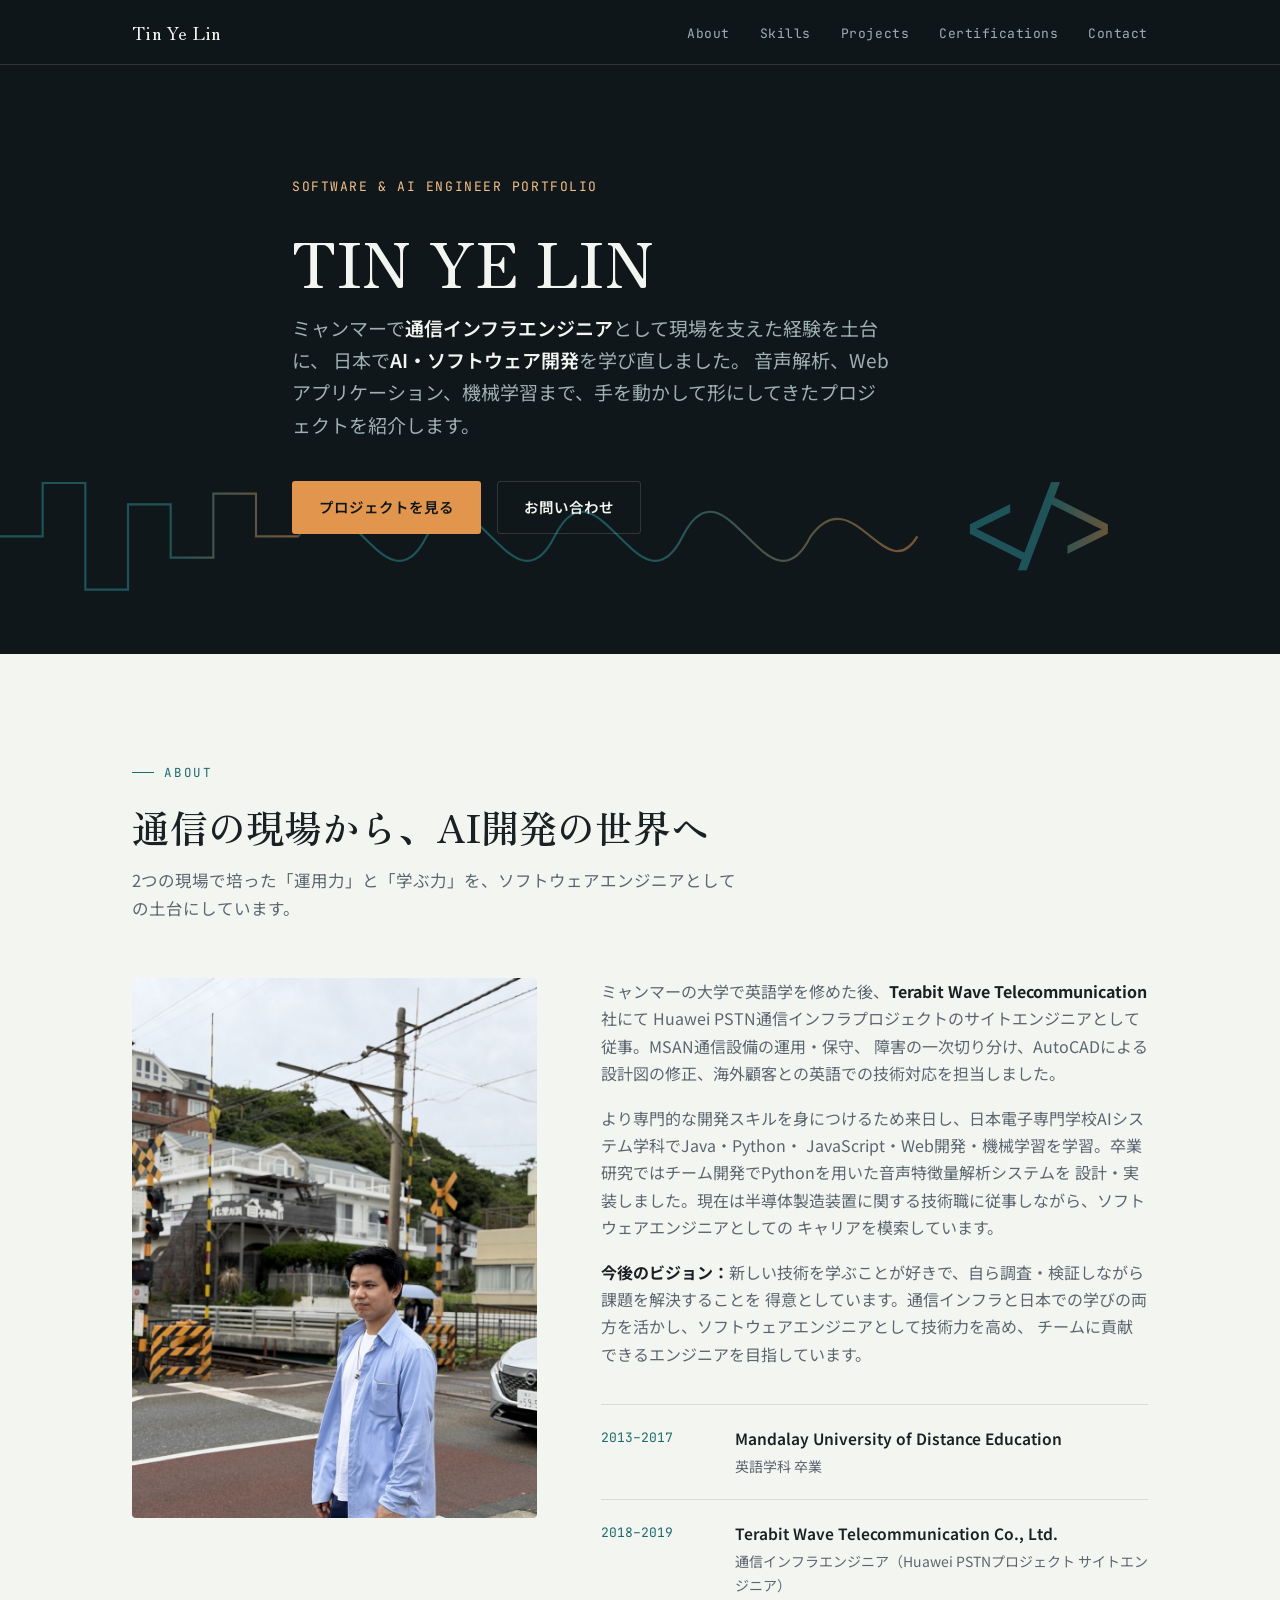
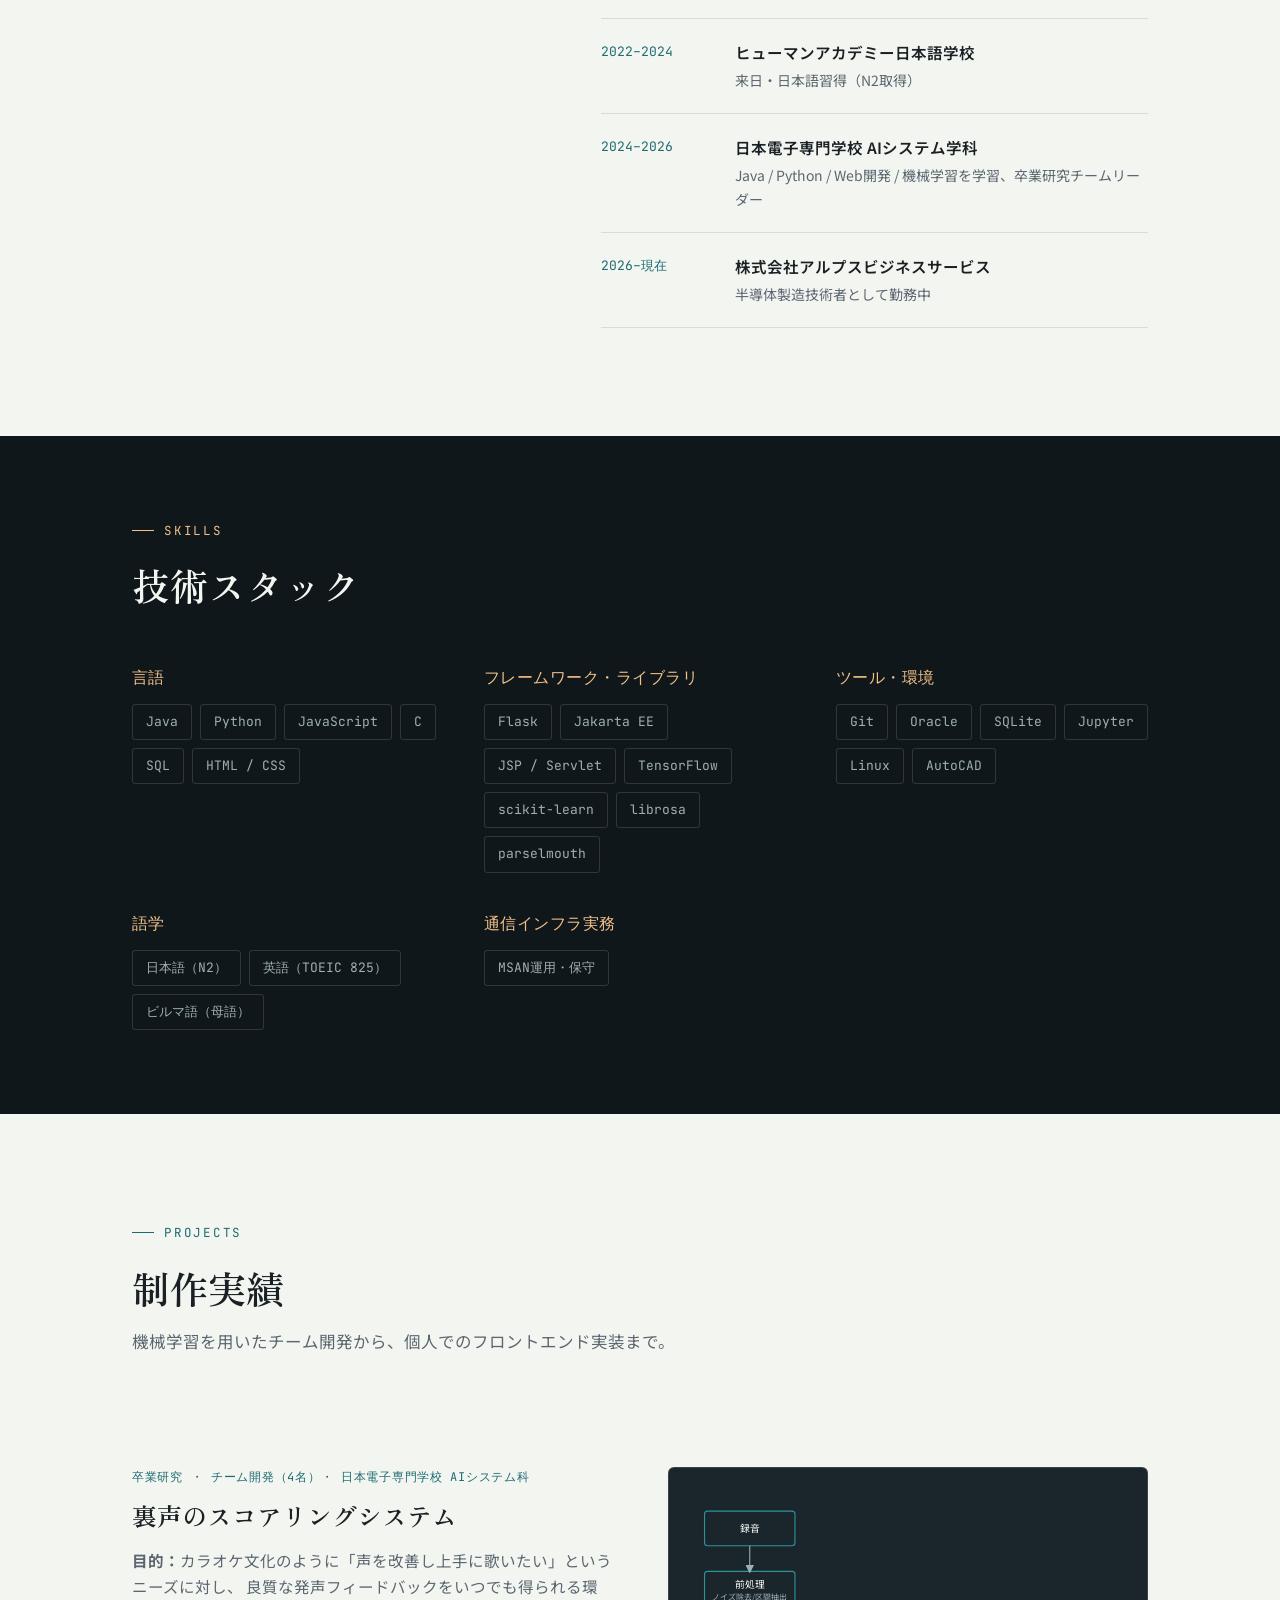
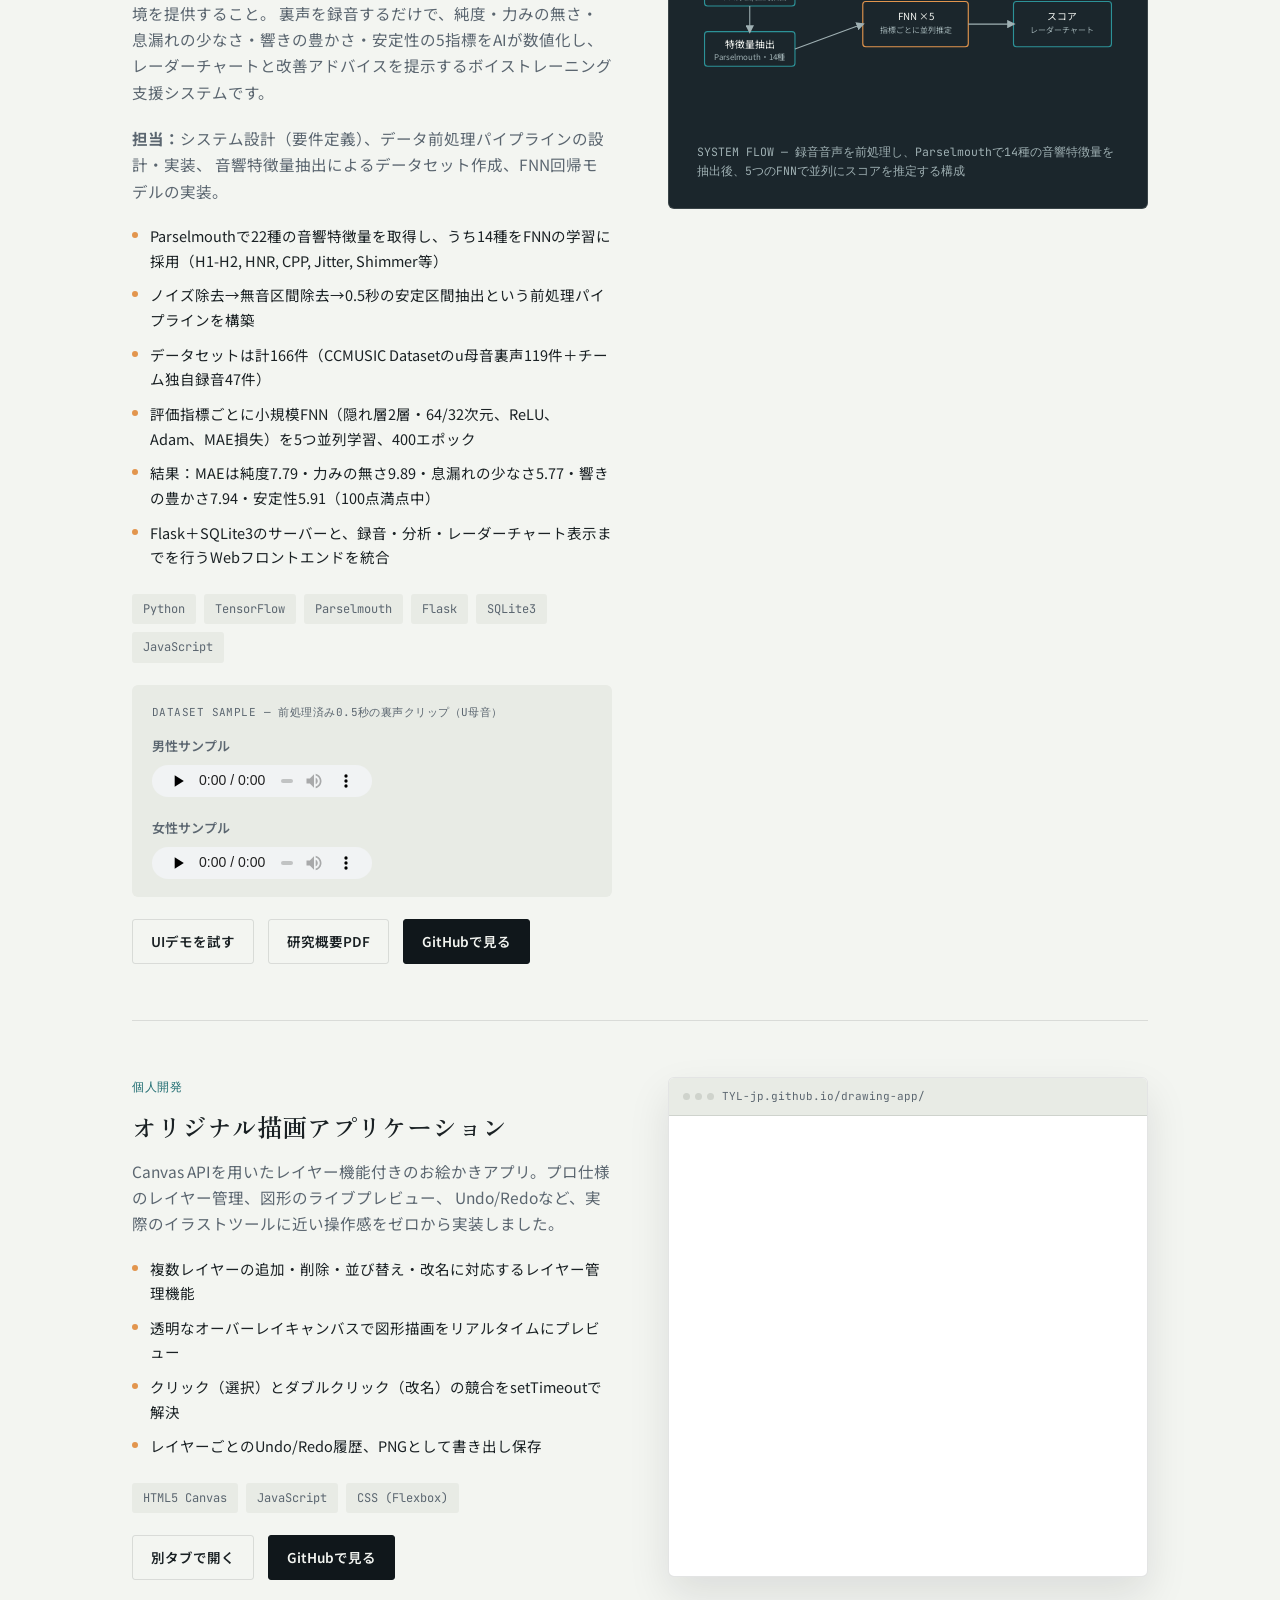
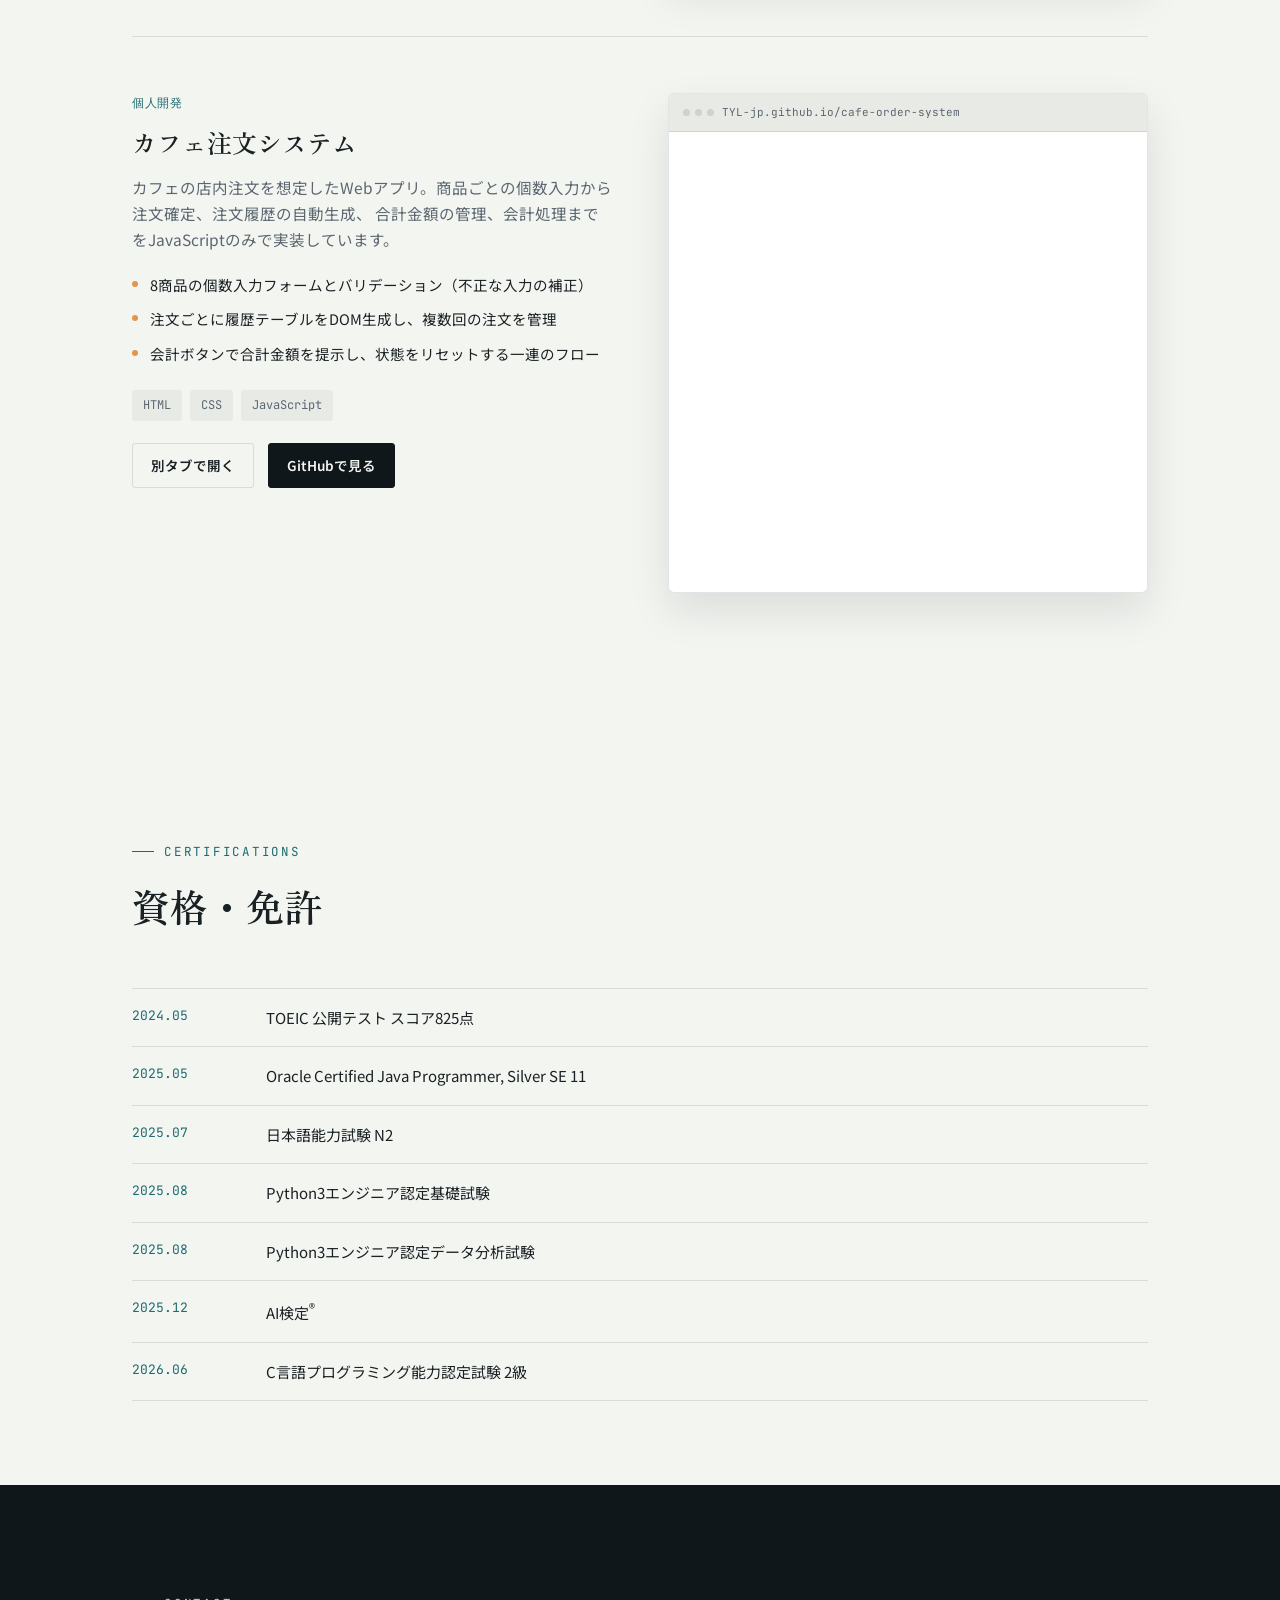
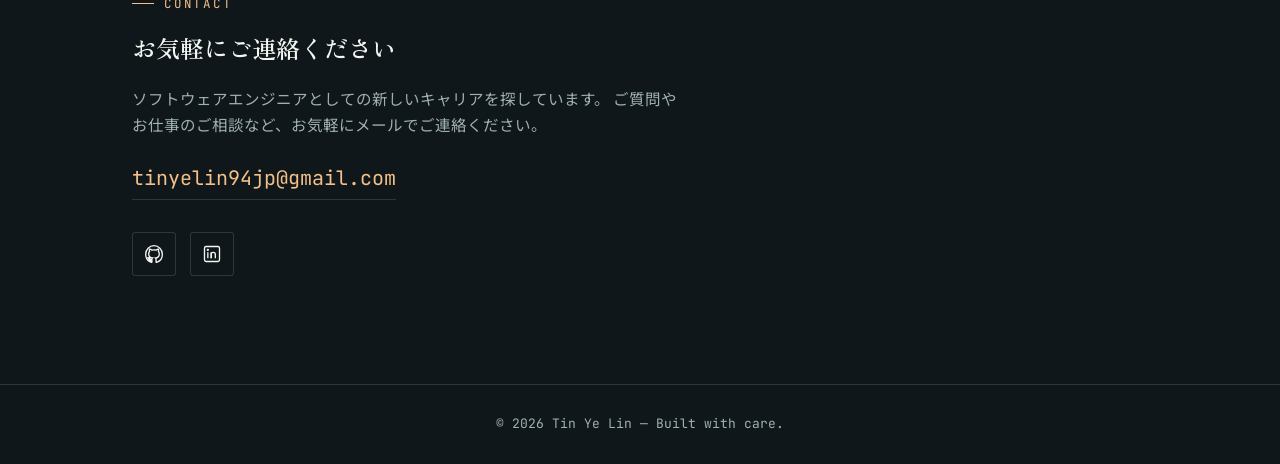
==== commit c9af76af: "Update index.html" ====
--- a/index.html
+++ b/index.html
@@ -332,7 +332,7 @@
       </div>
       <div class="project-frame">
         <div class="frame-label"><span class="dots"><span></span><span></span><span></span></span>TYL-jp.github.io/cafe-order-system</div>
-        <iframe src="TYL-jp.github.io/cafe-order-system/" title="カフェ注文システム デモ" loading="lazy"></iframe>
+        <iframe src="https://TYL-jp.github.io/cafe-order-system/" title="カフェ注文システム デモ" loading="lazy"></iframe>
       </div>
     </div>
 
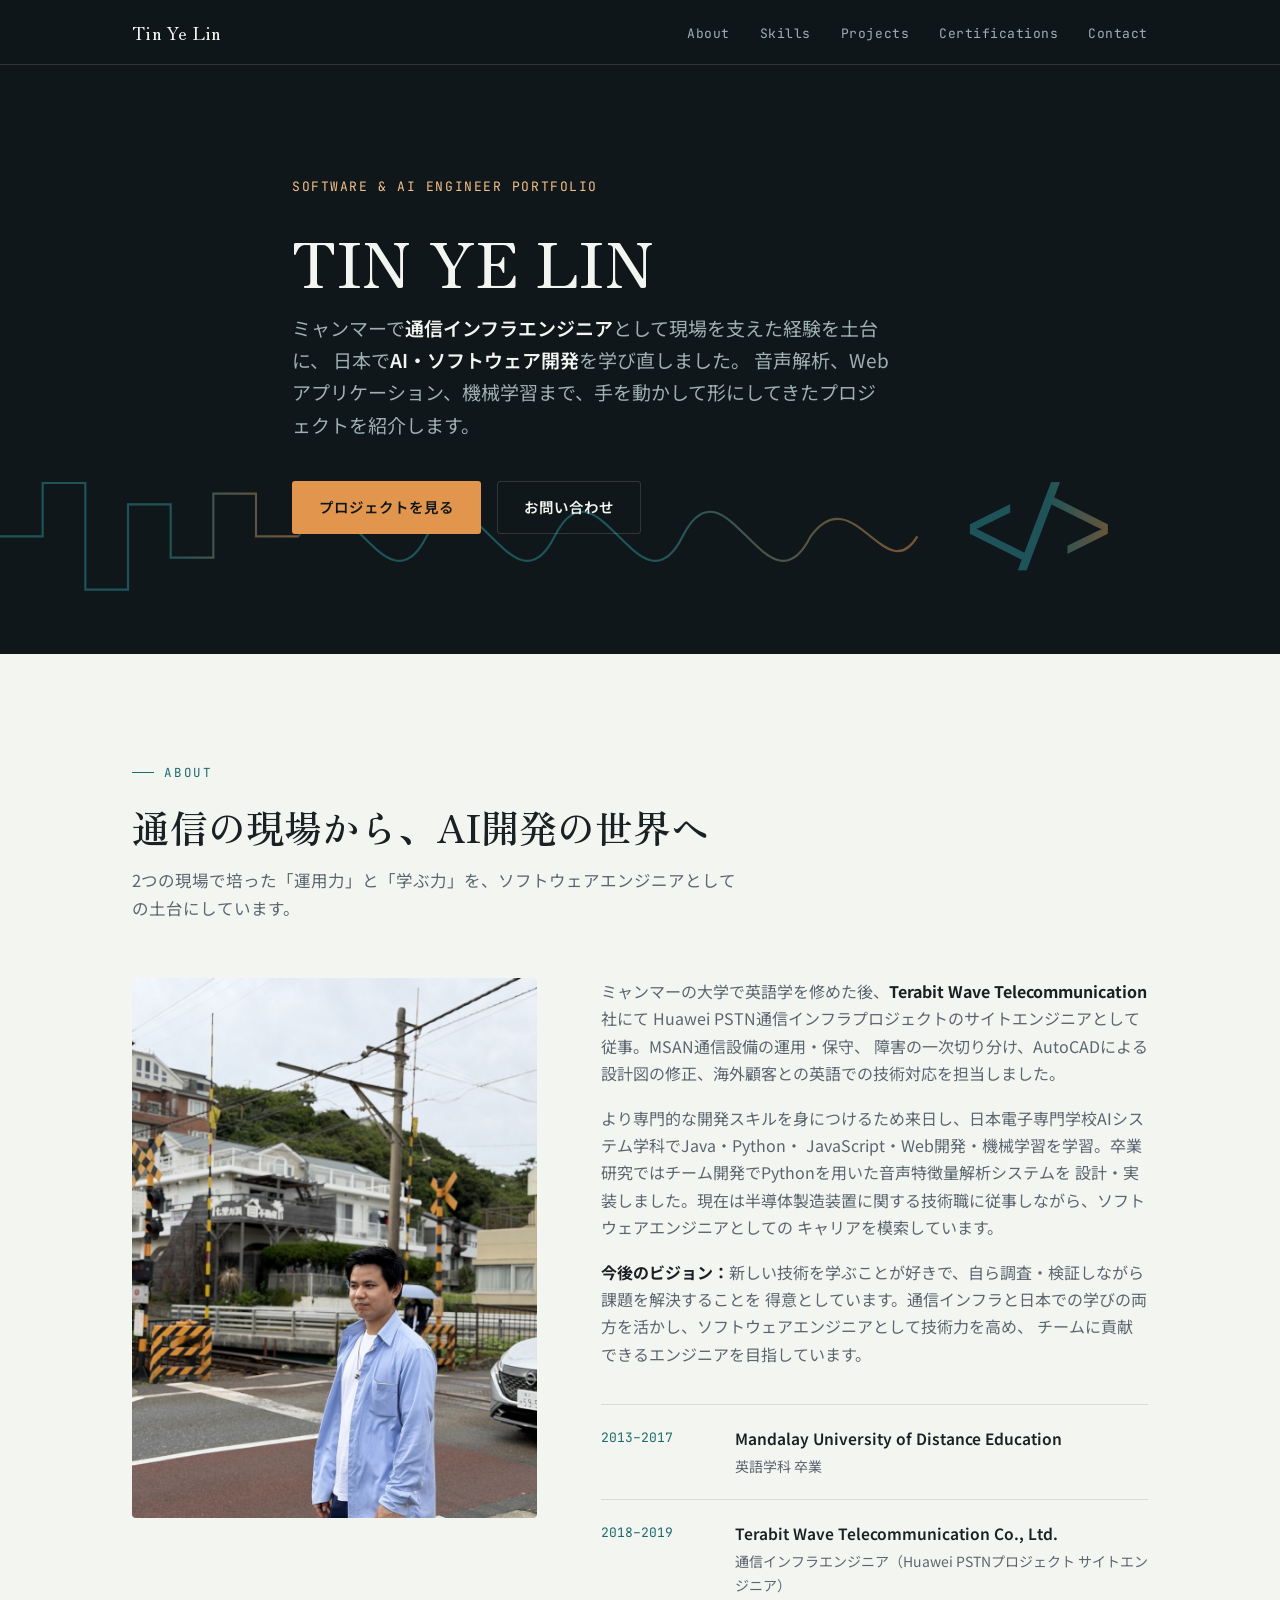
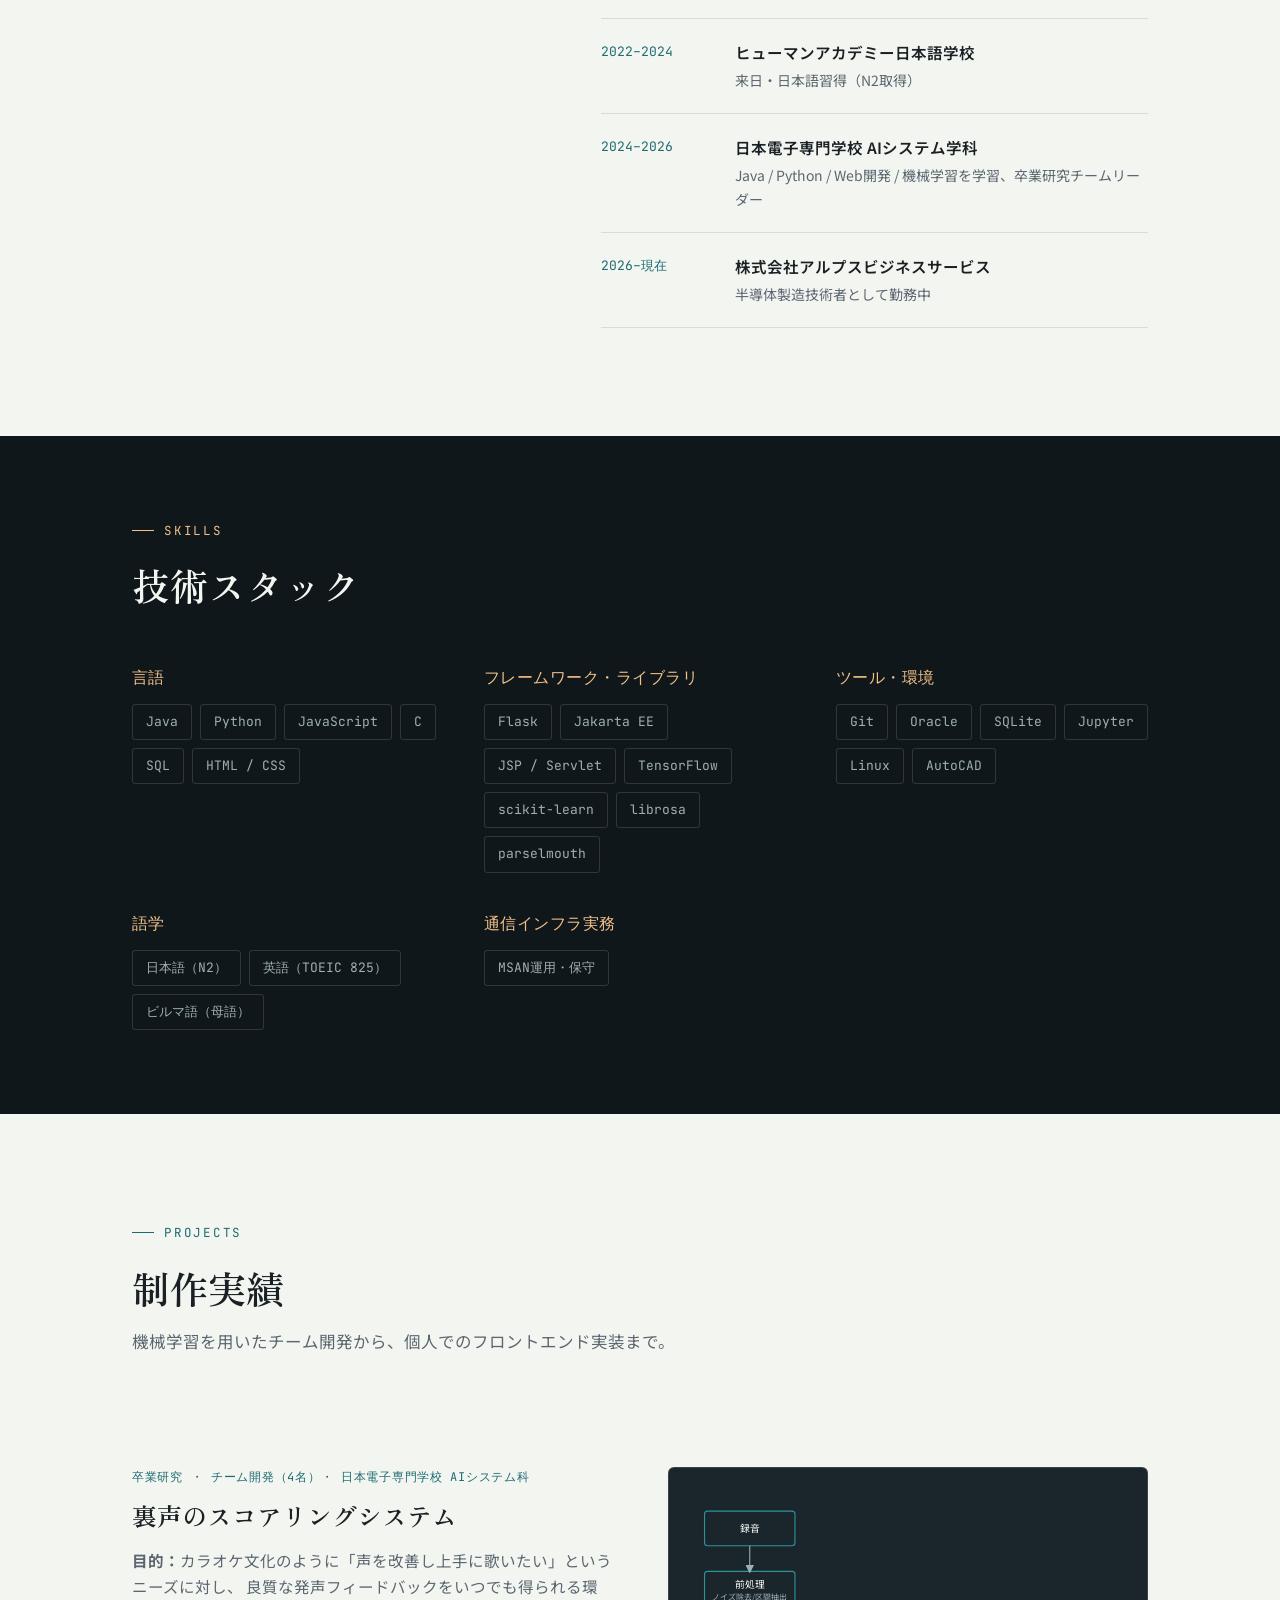
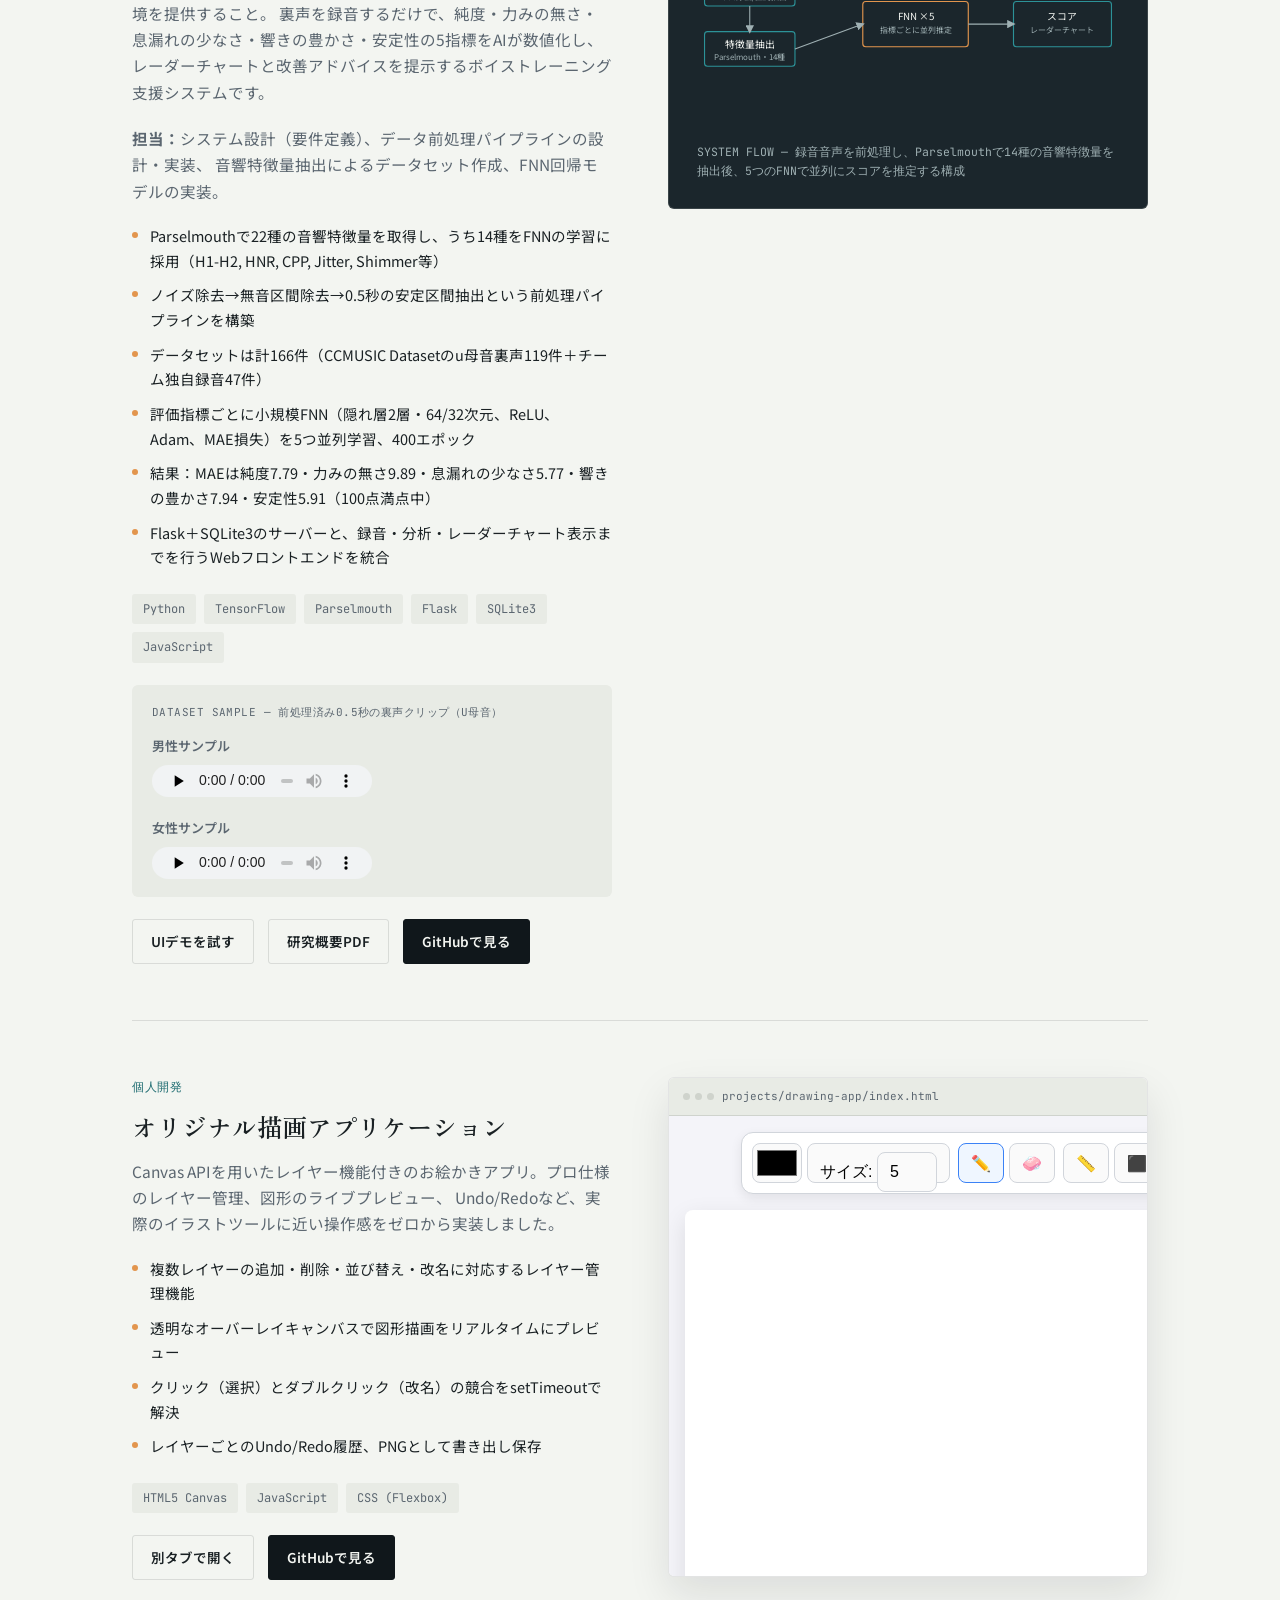
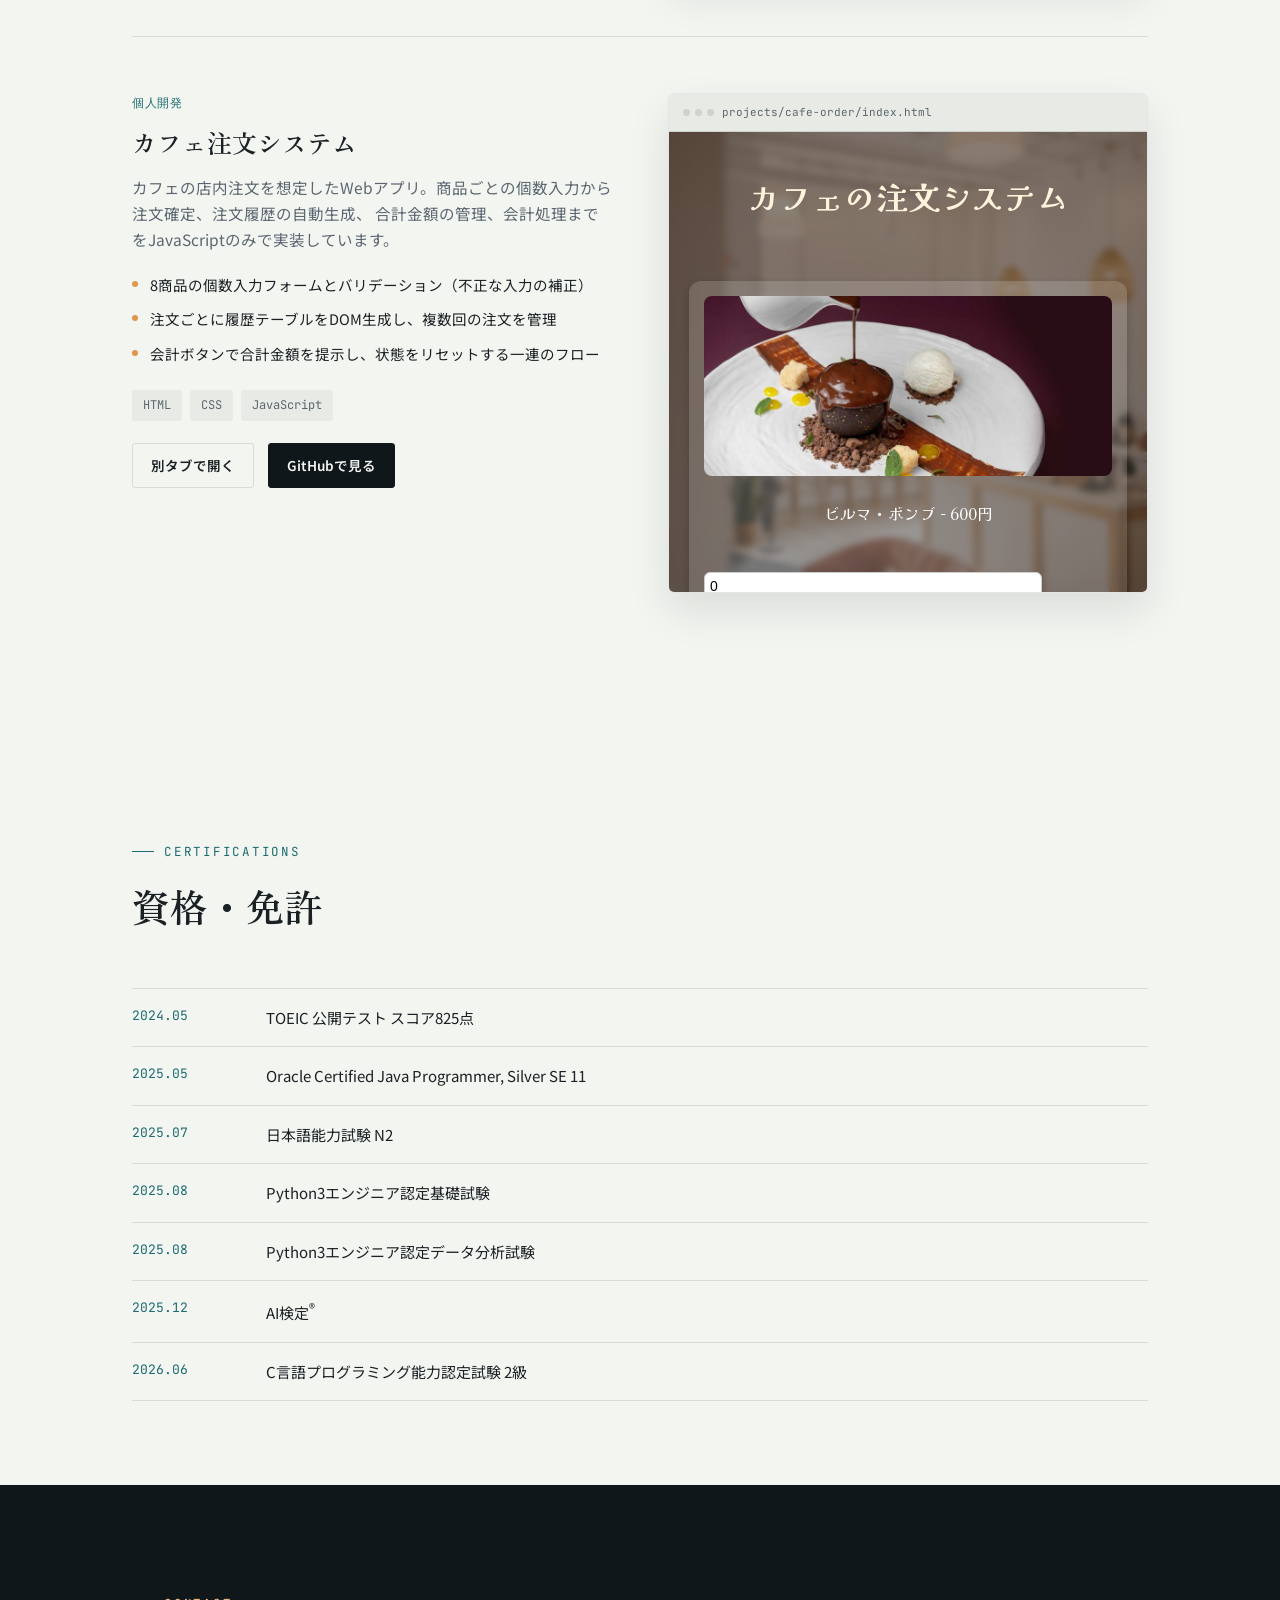
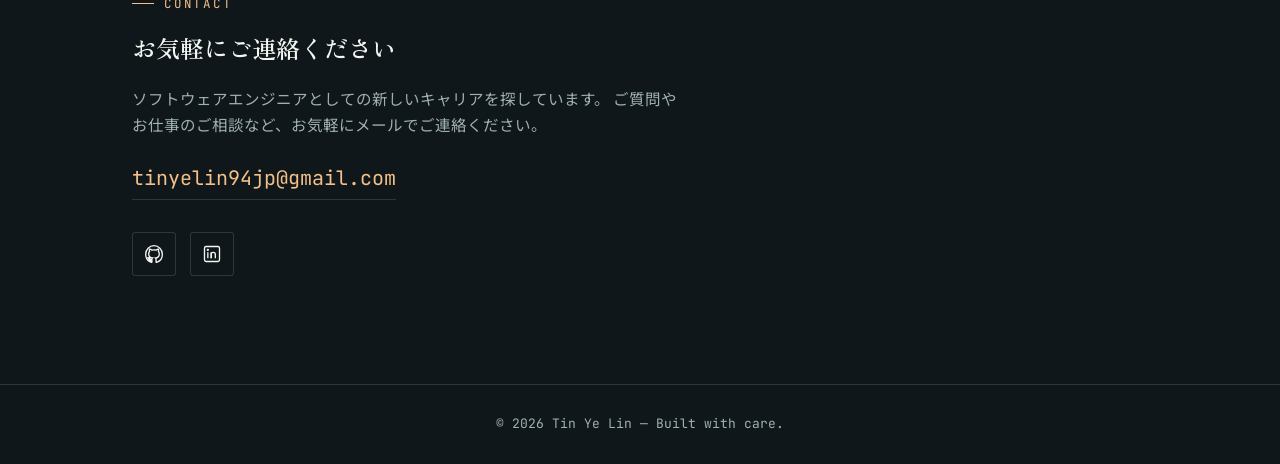
==== commit c67febe9: "Add files via upload" ====
--- a/index.html
+++ b/index.html
@@ -298,13 +298,13 @@
           <span class="stack-chip">HTML5 Canvas</span><span class="stack-chip">JavaScript</span><span class="stack-chip">CSS (Flexbox)</span>
         </div>
         <div class="project-links">
-          <a class="link-btn" href="https://TYL-jp.github.io/drawing-app/" target="_blank">別タブで開く</a>
+          <a class="link-btn" href="projects/drawing-app/index.html" target="_blank">別タブで開く</a>
           <a class="link-btn primary" href="https://github.com/TYL-jp/drawing-app" target="_blank">GitHubで見る</a>
         </div>
       </div>
       <div class="project-frame">
-        <div class="frame-label"><span class="dots"><span></span><span></span><span></span></span>TYL-jp.github.io/drawing-app/</div>
-        <iframe src="https://TYL-jp.github.io/drawing-app/" title="描画アプリ デモ" loading="lazy"></iframe>
+        <div class="frame-label"><span class="dots"><span></span><span></span><span></span></span>projects/drawing-app/index.html</div>
+        <iframe src="projects/drawing-app/index.html" title="描画アプリ デモ" loading="lazy"></iframe>
       </div>
     </div>
 
@@ -326,13 +326,13 @@
           <span class="stack-chip">HTML</span><span class="stack-chip">CSS</span><span class="stack-chip">JavaScript</span>
         </div>
         <div class="project-links">
-          <a class="link-btn" href="https://TYL-jp.github.io/cafe-order-system" target="_blank">別タブで開く</a>
+          <a class="link-btn" href="projects/cafe-order/index.html" target="_blank">別タブで開く</a>
           <a class="link-btn primary" href="https://github.com/TYL-jp/cafe-order-system" target="_blank">GitHubで見る</a>
         </div>
       </div>
       <div class="project-frame">
-        <div class="frame-label"><span class="dots"><span></span><span></span><span></span></span>TYL-jp.github.io/cafe-order-system</div>
-        <iframe src="https://TYL-jp.github.io/cafe-order-system/" title="カフェ注文システム デモ" loading="lazy"></iframe>
+        <div class="frame-label"><span class="dots"><span></span><span></span><span></span></span>projects/cafe-order/index.html</div>
+        <iframe src="projects/cafe-order/index.html" title="カフェ注文システム デモ" loading="lazy"></iframe>
       </div>
     </div>
 
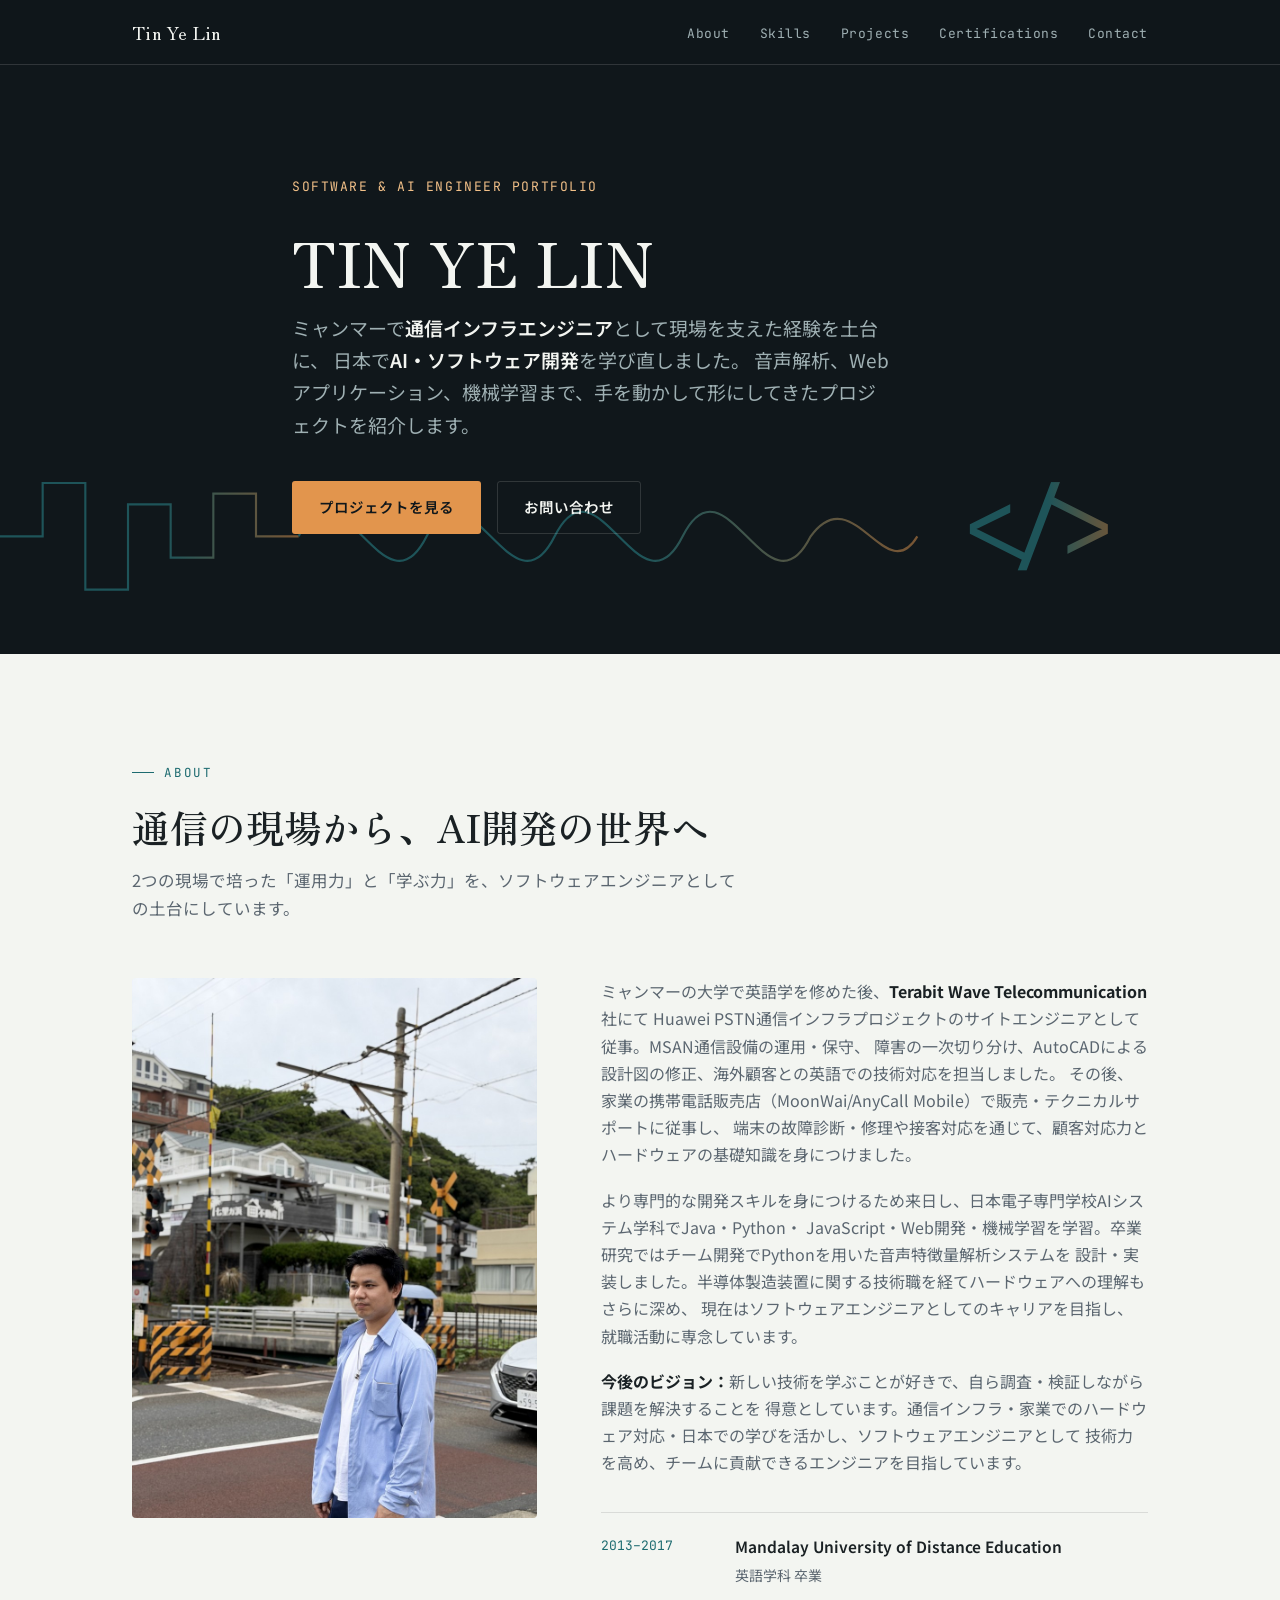
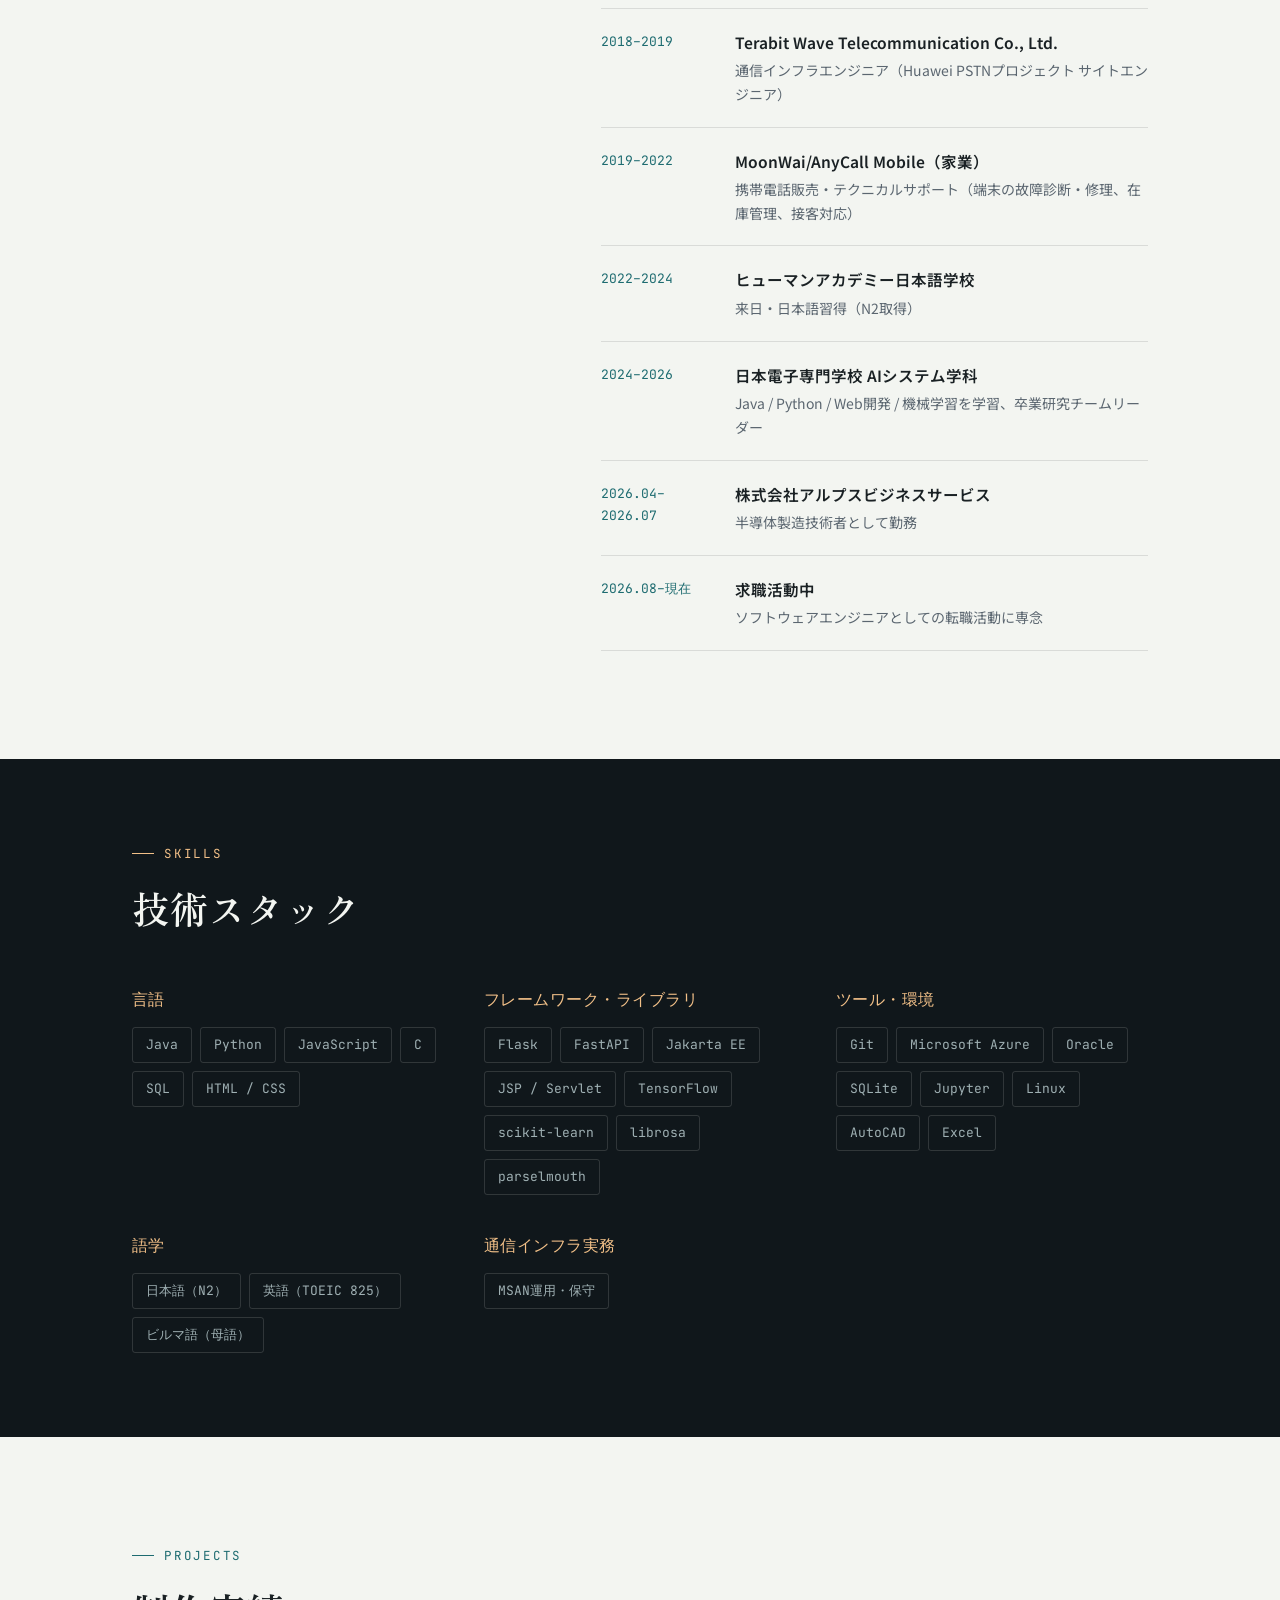
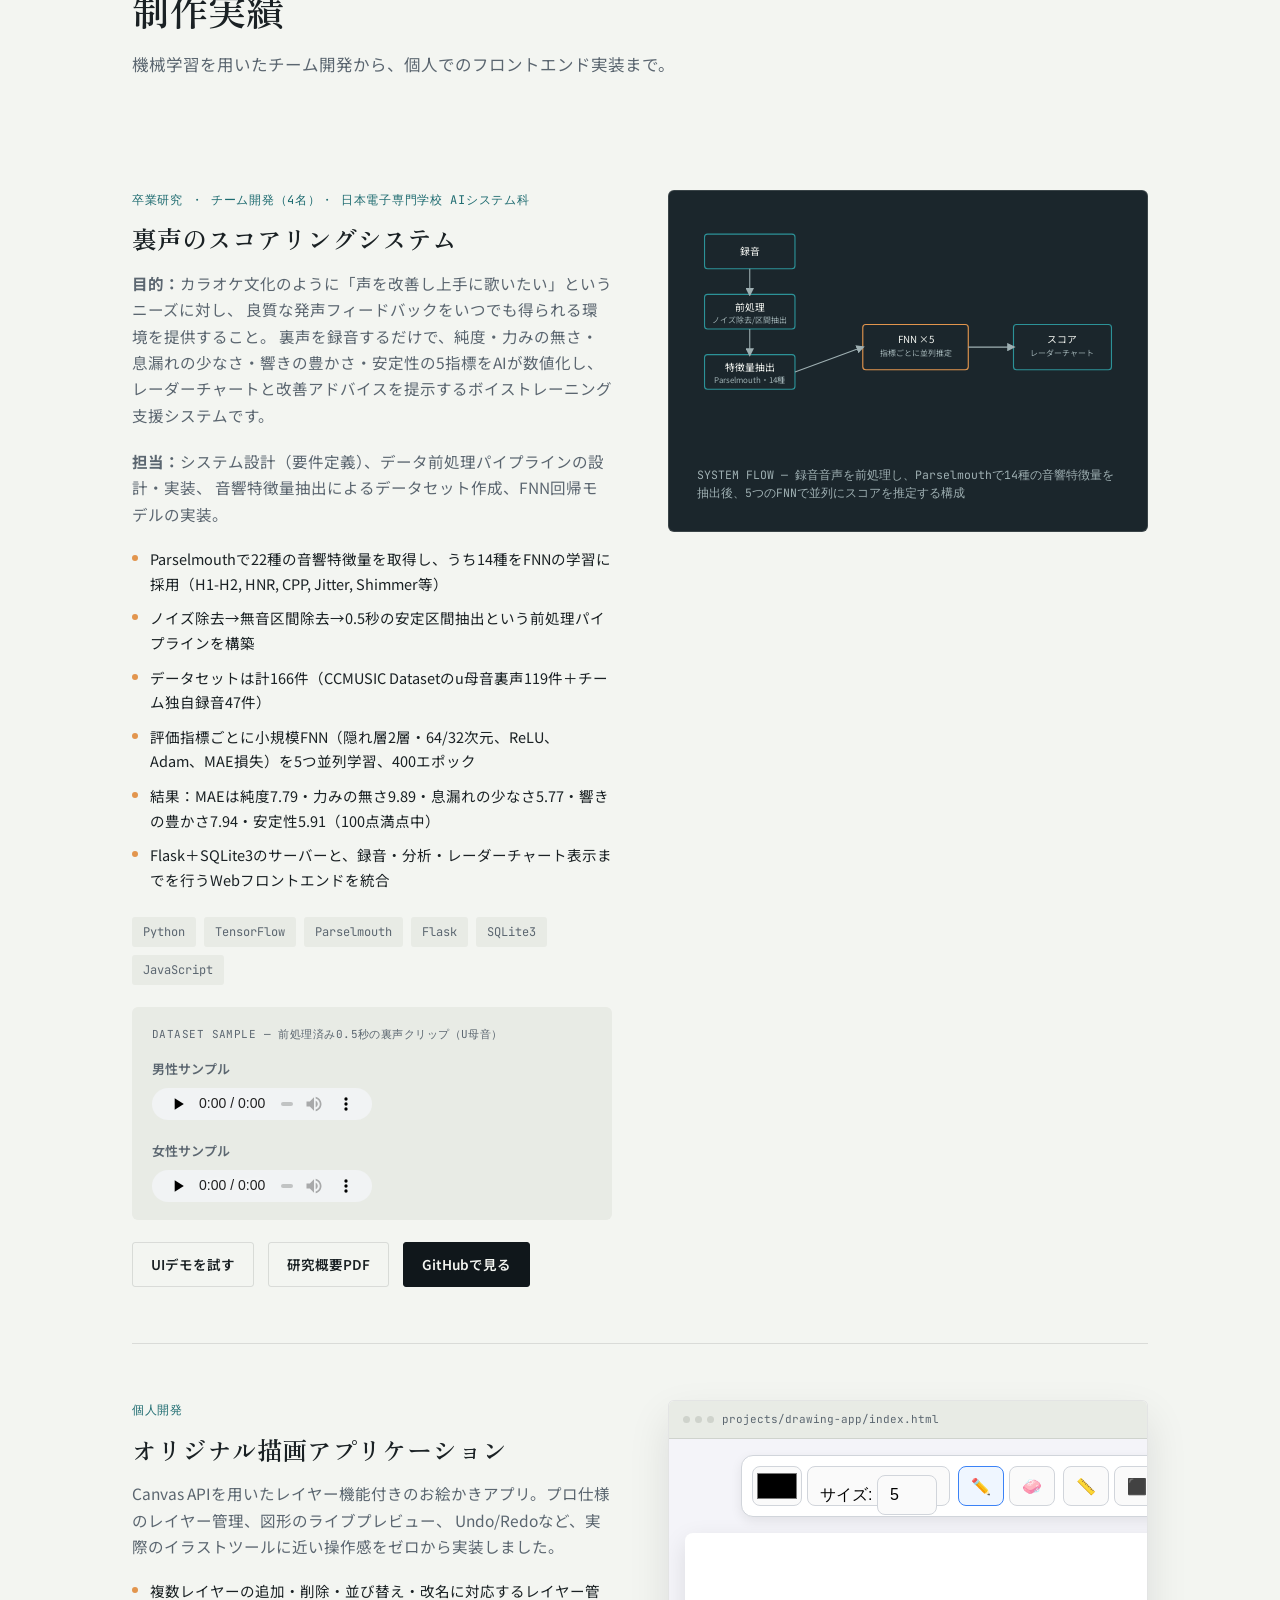
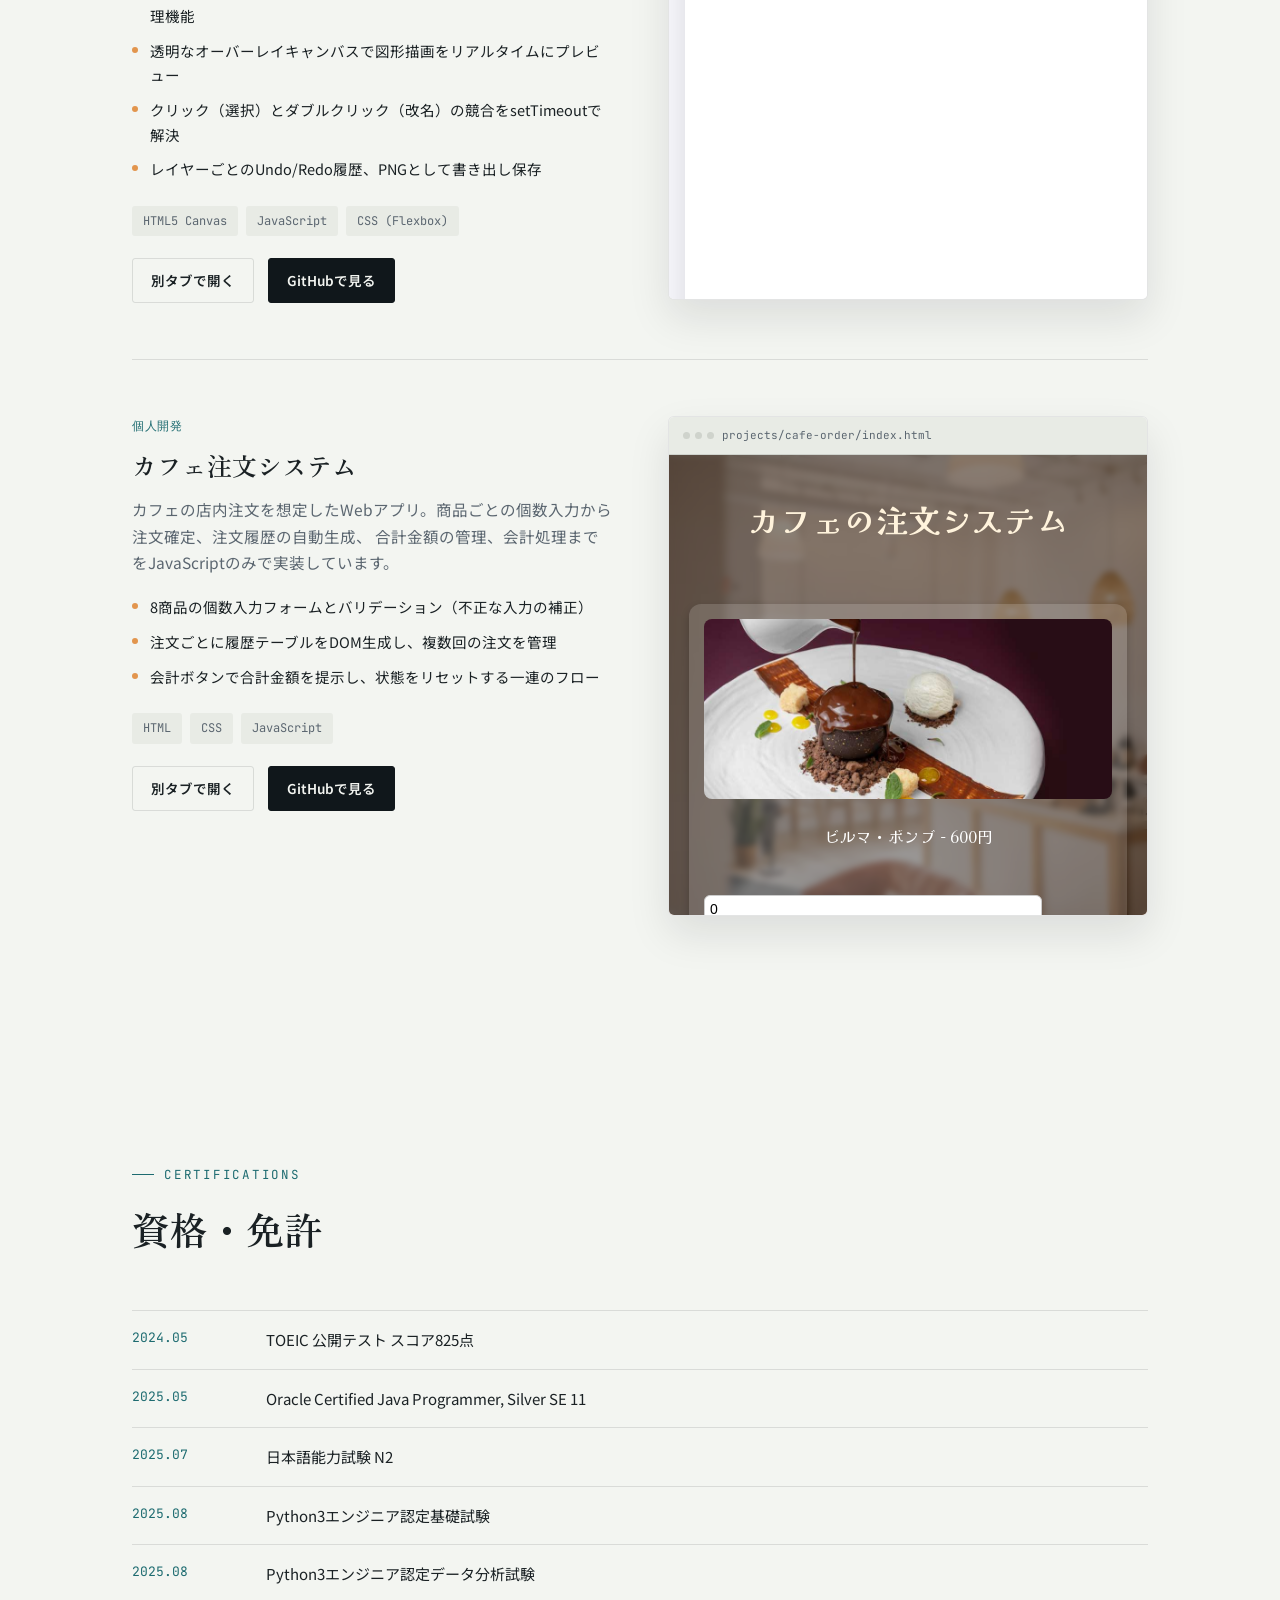
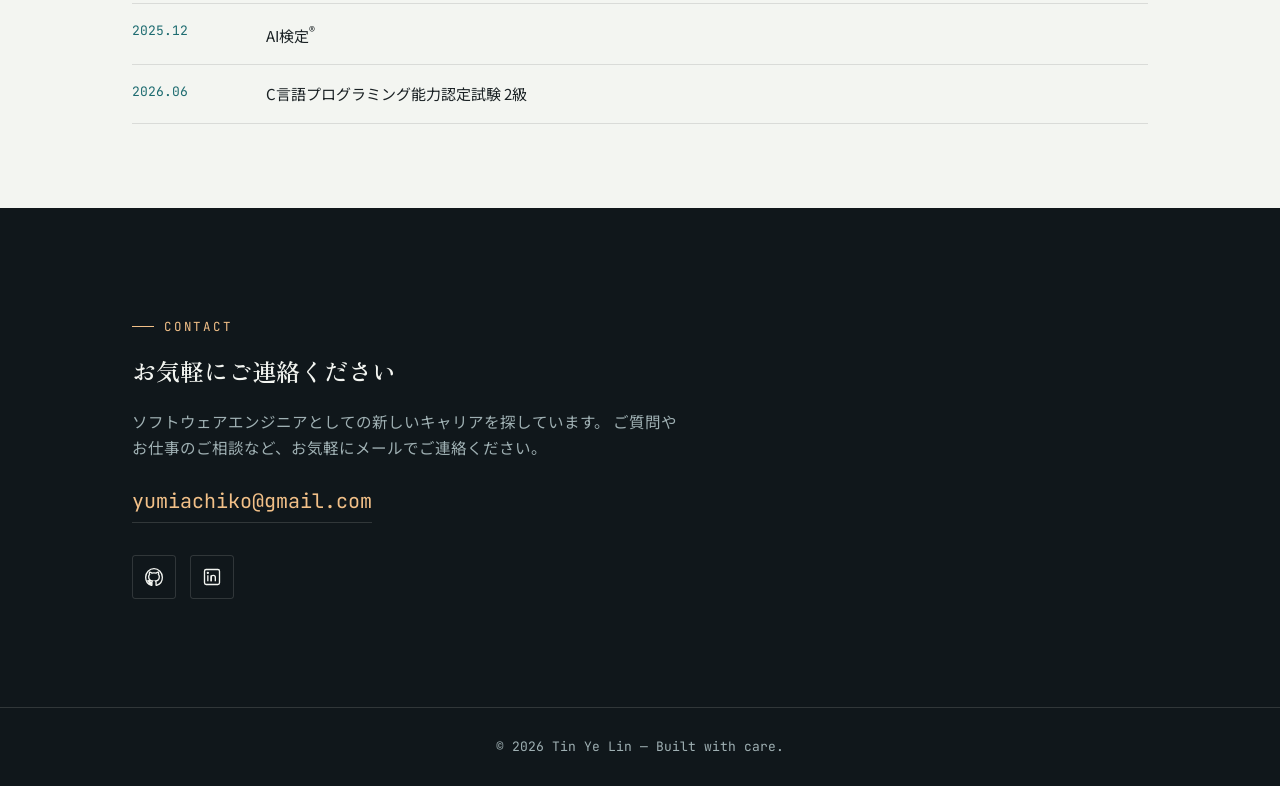
==== commit ab2a35a9: "Add files via upload" ====
--- a/index.html
+++ b/index.html
@@ -79,17 +79,19 @@
             ミャンマーの大学で英語学を修めた後、<strong>Terabit Wave Telecommunication</strong>社にて
             Huawei PSTN通信インフラプロジェクトのサイトエンジニアとして従事。MSAN通信設備の運用・保守、
             障害の一次切り分け、AutoCADによる設計図の修正、海外顧客との英語での技術対応を担当しました。
+            その後、家業の携帯電話販売店（MoonWai/AnyCall Mobile）で販売・テクニカルサポートに従事し、
+            端末の故障診断・修理や接客対応を通じて、顧客対応力とハードウェアの基礎知識を身につけました。
           </p>
           <p>
             より専門的な開発スキルを身につけるため来日し、日本電子専門学校AIシステム学科でJava・Python・
             JavaScript・Web開発・機械学習を学習。卒業研究ではチーム開発でPythonを用いた音声特徴量解析システムを
-            設計・実装しました。現在は半導体製造装置に関する技術職に従事しながら、ソフトウェアエンジニアとしての
-            キャリアを模索しています。
+            設計・実装しました。半導体製造装置に関する技術職を経てハードウェアへの理解もさらに深め、
+            現在はソフトウェアエンジニアとしてのキャリアを目指し、就職活動に専念しています。
           </p>
           <p>
             <strong>今後のビジョン：</strong>新しい技術を学ぶことが好きで、自ら調査・検証しながら課題を解決することを
-            得意としています。通信インフラと日本での学びの両方を活かし、ソフトウェアエンジニアとして技術力を高め、
-            チームに貢献できるエンジニアを目指しています。
+            得意としています。通信インフラ・家業でのハードウェア対応・日本での学びを活かし、ソフトウェアエンジニアとして
+            技術力を高め、チームに貢献できるエンジニアを目指しています。
           </p>
         </div>
 
@@ -109,6 +111,13 @@
             </div>
           </div>
           <div class="tl-row">
+            <div class="tl-date">2019–2022</div>
+            <div class="tl-body">
+              <div class="tl-title">MoonWai/AnyCall Mobile（家業）</div>
+              <div class="tl-sub">携帯電話販売・テクニカルサポート（端末の故障診断・修理、在庫管理、接客対応）</div>
+            </div>
+          </div>
+          <div class="tl-row">
             <div class="tl-date">2022–2024</div>
             <div class="tl-body">
               <div class="tl-title">ヒューマンアカデミー日本語学校</div>
@@ -123,10 +132,17 @@
             </div>
           </div>
           <div class="tl-row">
-            <div class="tl-date">2026–現在</div>
+            <div class="tl-date">2026.04–2026.07</div>
             <div class="tl-body">
               <div class="tl-title">株式会社アルプスビジネスサービス</div>
-              <div class="tl-sub">半導体製造技術者として勤務中</div>
+              <div class="tl-sub">半導体製造技術者として勤務</div>
+            </div>
+          </div>
+          <div class="tl-row">
+            <div class="tl-date">2026.08–現在</div>
+            <div class="tl-body">
+              <div class="tl-title">求職活動中</div>
+              <div class="tl-sub">ソフトウェアエンジニアとしての転職活動に専念</div>
             </div>
           </div>
         </div>
@@ -153,7 +169,7 @@
       <div class="skill-group">
         <h3>フレームワーク・ライブラリ</h3>
         <div class="tag-list">
-          <span class="tag">Flask</span><span class="tag">Jakarta EE</span><span class="tag">JSP / Servlet</span>
+          <span class="tag">Flask</span><span class="tag">FastAPI</span><span class="tag">Jakarta EE</span><span class="tag">JSP / Servlet</span>
           <span class="tag">TensorFlow</span><span class="tag">scikit-learn</span><span class="tag">librosa</span>
           <span class="tag">parselmouth</span>
         </div>
@@ -161,8 +177,8 @@
       <div class="skill-group">
         <h3>ツール・環境</h3>
         <div class="tag-list">
-          <span class="tag">Git</span><span class="tag">Oracle</span><span class="tag">SQLite</span>
-          <span class="tag">Jupyter</span><span class="tag">Linux</span><span class="tag">AutoCAD</span>
+          <span class="tag">Git</span><span class="tag">Microsoft Azure</span><span class="tag">Oracle</span><span class="tag">SQLite</span>
+          <span class="tag">Jupyter</span><span class="tag">Linux</span><span class="tag">AutoCAD</span><span class="tag">Excel</span>
         </div>
       </div>
       <div class="skill-group">
@@ -369,7 +385,7 @@
           ソフトウェアエンジニアとしての新しいキャリアを探しています。
           ご質問やお仕事のご相談など、お気軽にメールでご連絡ください。
         </p>
-        <a class="email-link" href="mailto:tinyelin94jp@gmail.com">tinyelin94jp@gmail.com</a>
+        <a class="email-link" href="mailto:yumiachiko@gmail.com">yumiachiko@gmail.com</a>
         <div class="social-row">
           <a class="social-btn" href="https://github.com/TYL-jp" target="_blank" title="GitHub" aria-label="GitHub">
             <svg width="20" height="20" viewBox="0 0 24 24" fill="none" stroke="currentColor" stroke-width="1.6"><path d="M12 2C6.48 2 2 6.58 2 12.25c0 4.53 2.87 8.37 6.84 9.73.5.1.68-.22.68-.49 0-.24-.01-.87-.01-1.71-2.78.62-3.37-1.37-3.37-1.37-.46-1.19-1.11-1.51-1.11-1.51-.91-.64.07-.63.07-.63 1 .07 1.53 1.05 1.53 1.05.89 1.56 2.34 1.11 2.91.85.09-.66.35-1.11.63-1.37-2.22-.26-4.56-1.14-4.56-5.06 0-1.12.39-2.03 1.03-2.75-.1-.26-.45-1.3.1-2.71 0 0 .84-.27 2.75 1.05a9.29 9.29 0 0 1 5 0c1.91-1.32 2.75-1.05 2.75-1.05.55 1.41.2 2.45.1 2.71.64.72 1.03 1.63 1.03 2.75 0 3.93-2.35 4.8-4.58 5.05.36.32.68.94.68 1.9 0 1.37-.01 2.47-.01 2.81 0 .27.18.6.69.49A10.03 10.03 0 0 0 22 12.25C22 6.58 17.52 2 12 2z"/></svg>
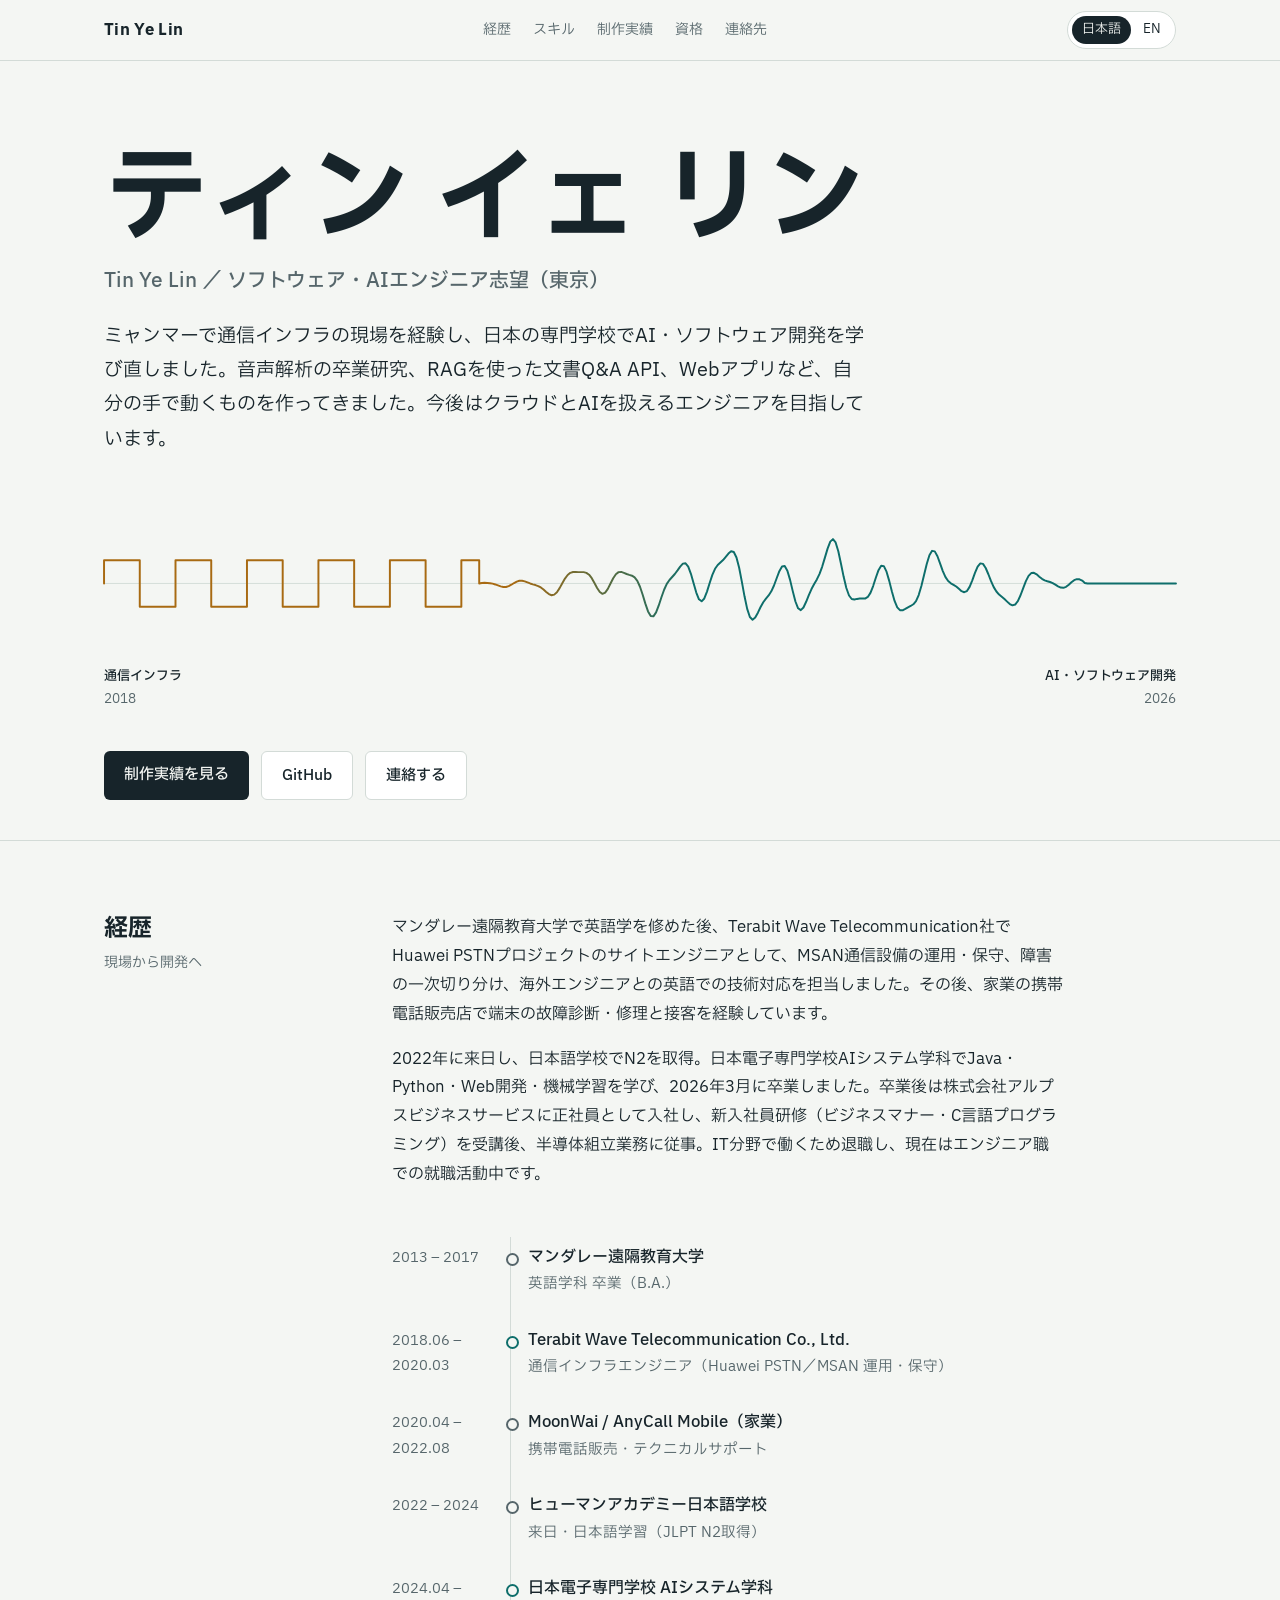
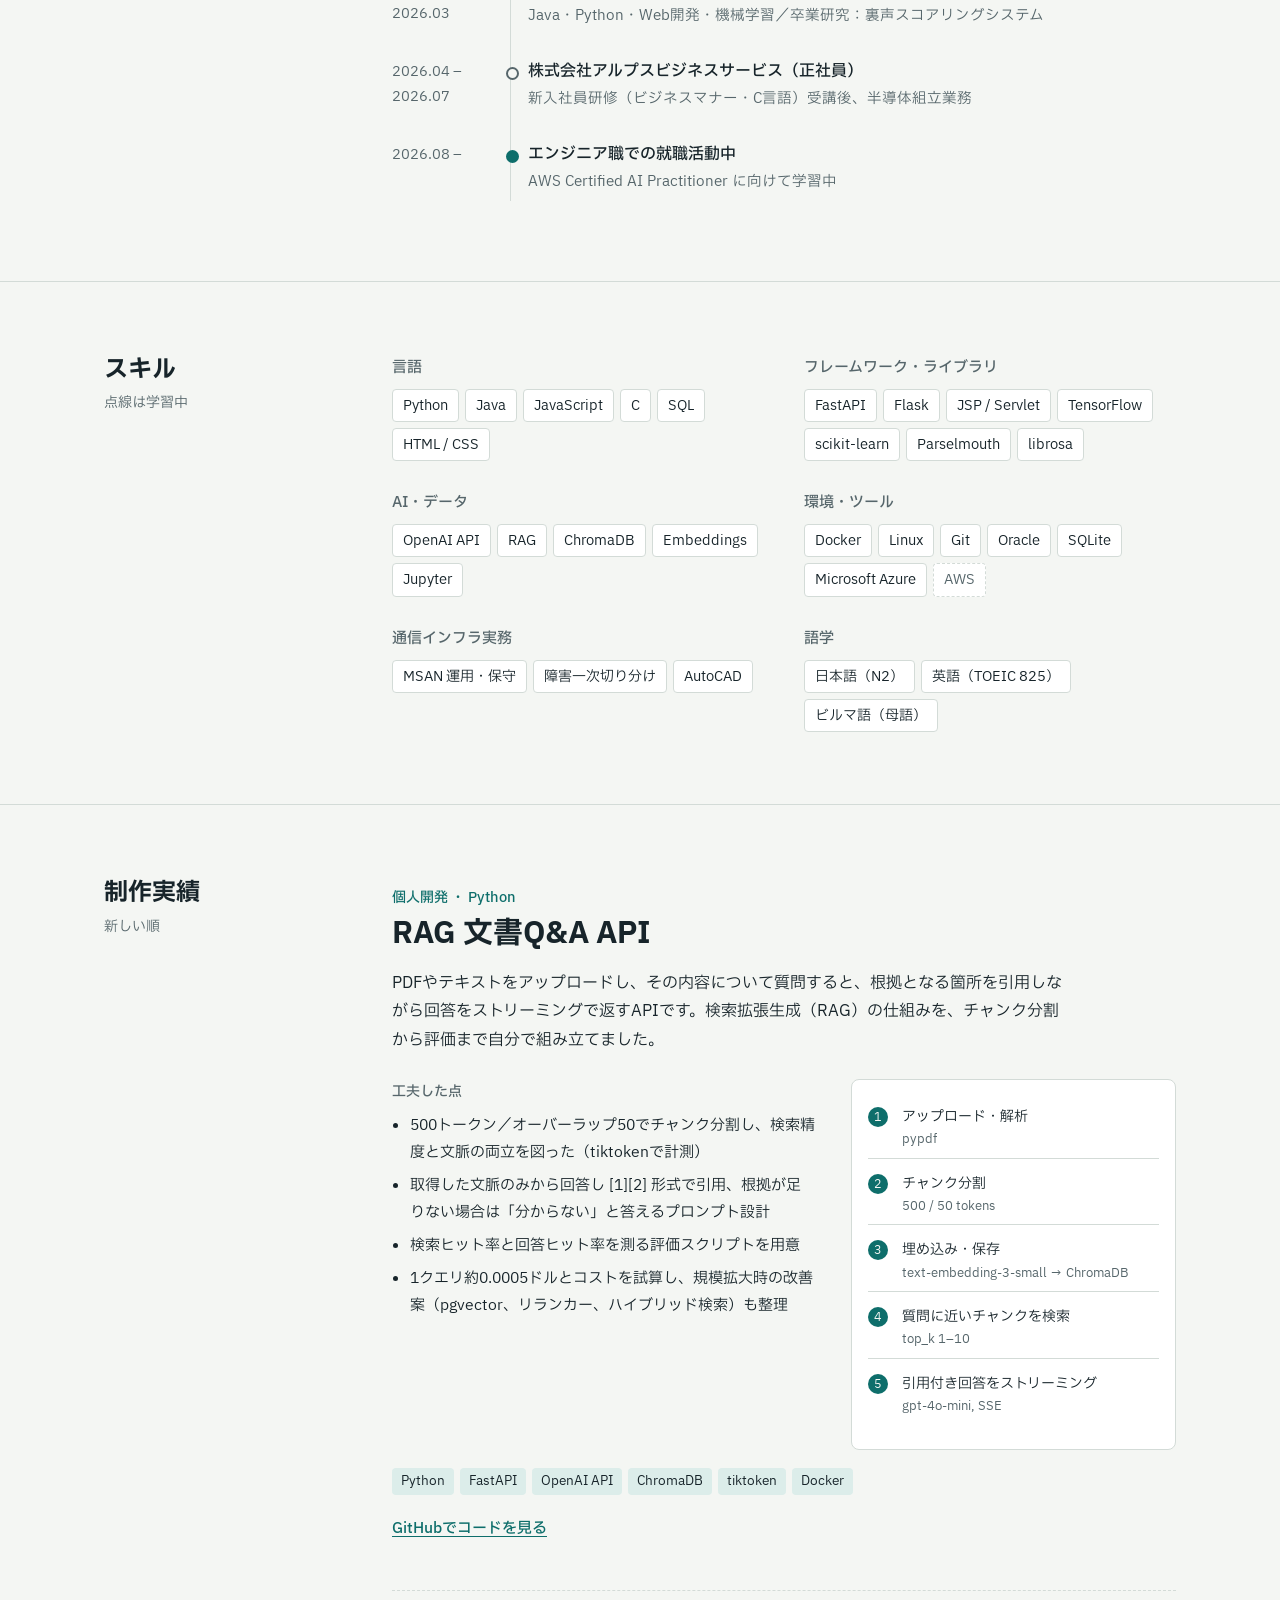
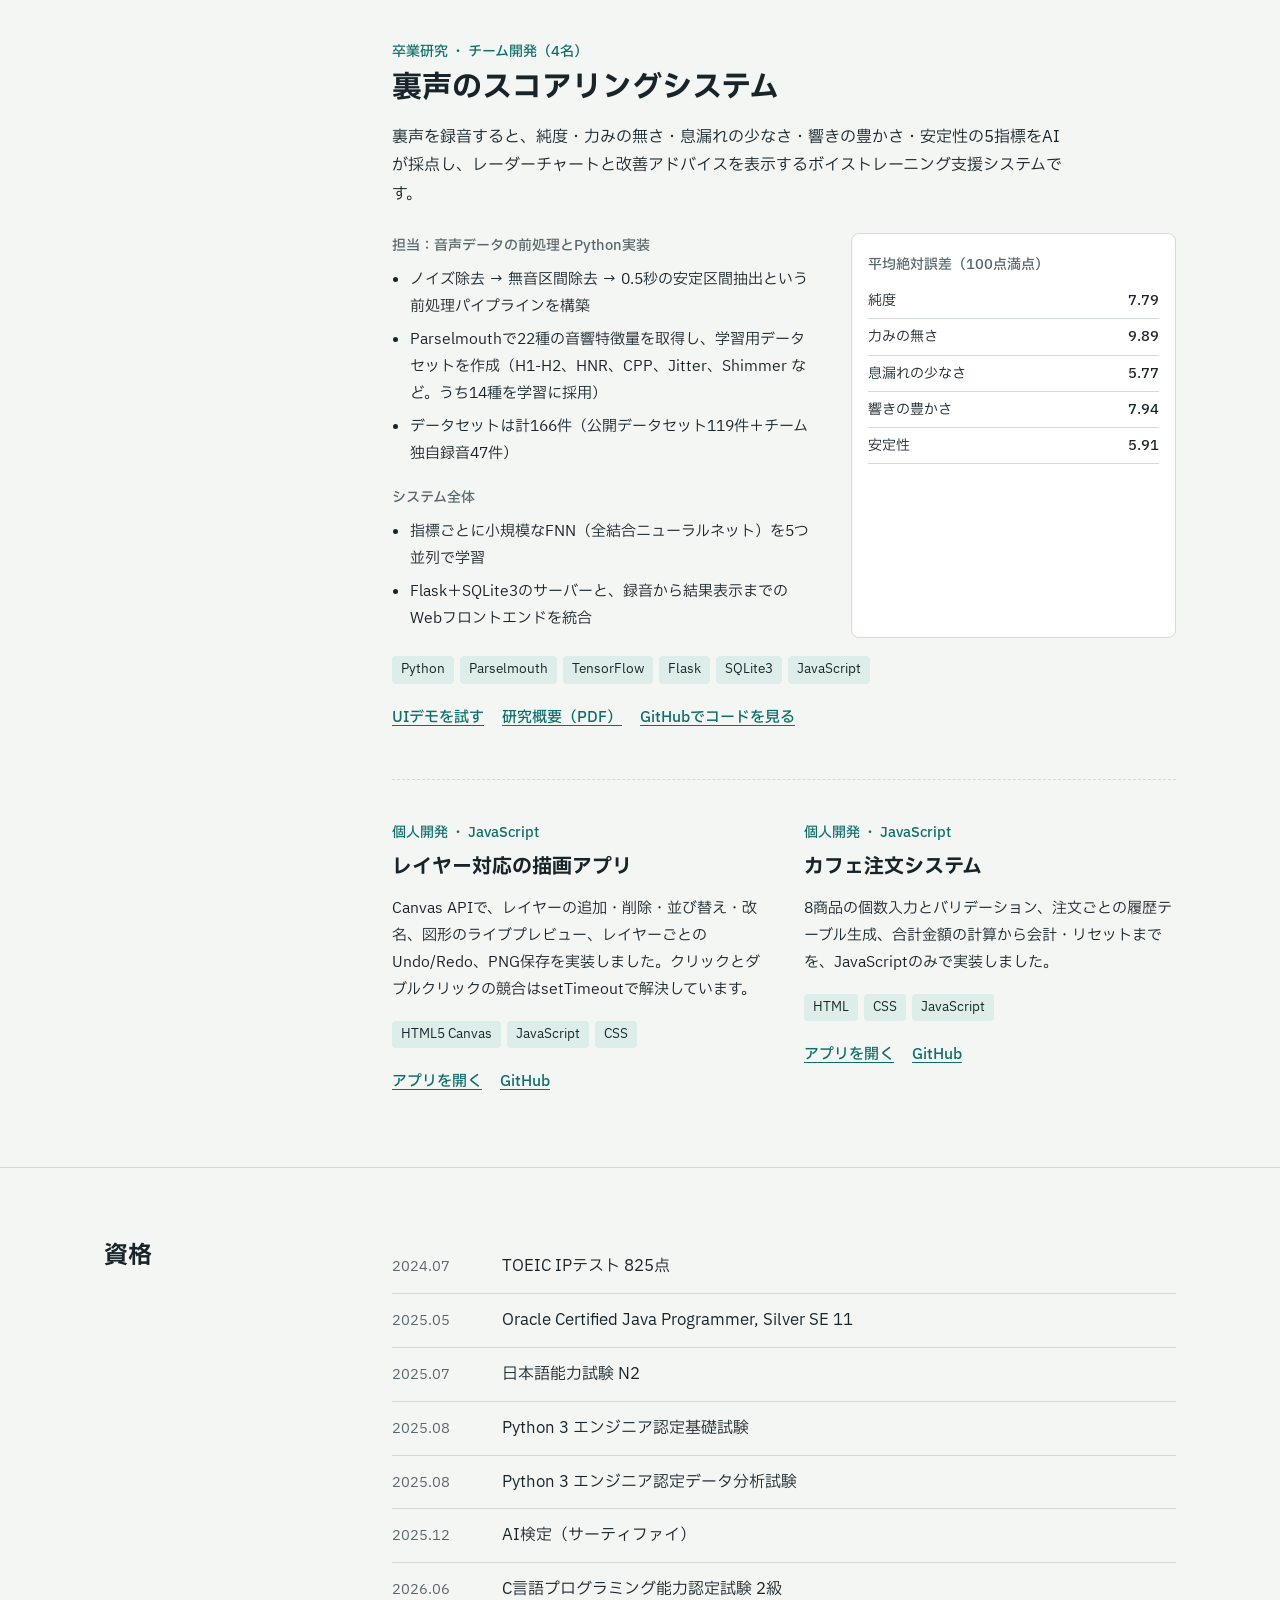
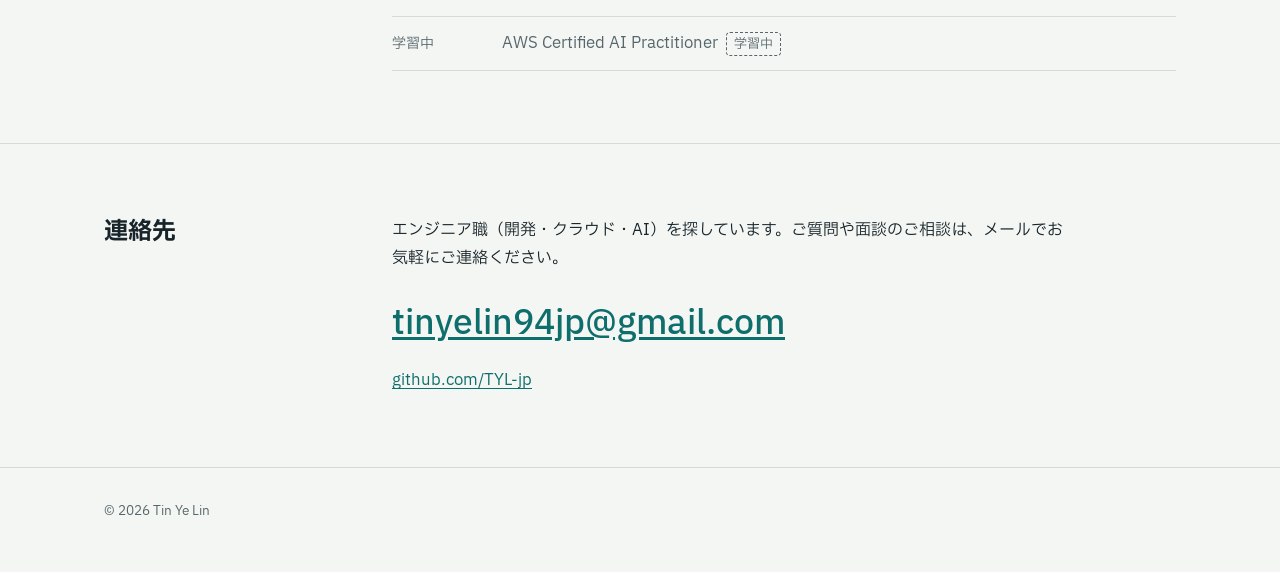
==== commit 58c9774d: "Add files via upload" ====
--- a/index.html
+++ b/index.html
@@ -1,408 +1,395 @@
 <!DOCTYPE html>
-<html lang="ja">
+<html lang="ja" data-lang="ja">
 <head>
 <meta charset="UTF-8">
 <meta name="viewport" content="width=device-width, initial-scale=1.0">
-<title>ティン イェ リン | ソフトウェアエンジニア ポートフォリオ</title>
-<meta name="description" content="通信インフラエンジニアからAI・ソフトウェアエンジニアへ。音声解析、Web開発、機械学習のプロジェクトを紹介するポートフォリオサイト。">
+<title>Tin Ye Lin | Portfolio</title>
+<meta name="description" content="通信インフラエンジニアからAI・ソフトウェアエンジニアへ。RAG、音声解析、Web開発のプロジェクトを紹介するティン イェ リンのポートフォリオ。">
 <link rel="preconnect" href="https://fonts.googleapis.com">
-<link href="https://fonts.googleapis.com/css2?family=Zen+Old+Mincho:wght@500;600&family=Noto+Sans+JP:wght@400;500;600;700&family=JetBrains+Mono:wght@400;500&display=swap" rel="stylesheet">
-<link rel="stylesheet" href="css/style.css">
+<link rel="preconnect" href="https://fonts.gstatic.com" crossorigin>
+<link href="https://fonts.googleapis.com/css2?family=IBM+Plex+Sans+JP:wght@400;500;700&display=swap" rel="stylesheet">
+<style>
+:root{
+  --paper:#F4F6F3; --surface:#FFFFFF; --ink:#17242A; --muted:#56666B;
+  --rule:#D3DBD7; --signal:#0E6E6B; --signal-soft:#DCEDEA; --trace:#A86A12;
+  --maxw:1120px;
+}
+@media (prefers-color-scheme: dark){
+  :root:not([data-theme="light"]){
+    --paper:#0F1A1D; --surface:#16242A; --ink:#E4EBE8; --muted:#9AAAA6;
+    --rule:#2A3B40; --signal:#5CC2BA; --signal-soft:#173A3A; --trace:#E0A84A;
+  }
+}
+:root[data-theme="dark"]{
+  --paper:#0F1A1D; --surface:#16242A; --ink:#E4EBE8; --muted:#9AAAA6;
+  --rule:#2A3B40; --signal:#5CC2BA; --signal-soft:#173A3A; --trace:#E0A84A;
+}
+*{box-sizing:border-box;margin:0;padding:0}
+html{scroll-behavior:smooth}
+body{background:var(--paper);color:var(--ink);font-family:"IBM Plex Sans JP","Hiragino Sans","Noto Sans JP",sans-serif;font-size:16px;line-height:1.8;-webkit-font-smoothing:antialiased}
+:root[data-lang="ja"] body [lang="en"],:root[data-lang="en"] body [lang="ja"]{display:none}
+a{color:var(--signal);text-underline-offset:3px}
+a:focus-visible,button:focus-visible{outline:2px solid var(--signal);outline-offset:3px;border-radius:2px}
+.wrap{max-width:var(--maxw);margin:0 auto;padding:0 24px}
+
+/* header */
+header.top{position:sticky;top:0;z-index:10;background:color-mix(in srgb,var(--paper) 88%,transparent);backdrop-filter:blur(8px);border-bottom:1px solid var(--rule)}
+header.top .wrap{display:flex;align-items:center;justify-content:space-between;height:60px;gap:16px}
+.mark{font-weight:700;letter-spacing:.02em;color:var(--ink);text-decoration:none}
+nav.links{display:flex;gap:22px;font-size:14px}
+nav.links a{color:var(--muted);text-decoration:none}
+nav.links a:hover{color:var(--ink)}
+.lang{border:1px solid var(--rule);background:var(--surface);color:var(--ink);font:inherit;font-size:13px;padding:4px 4px;border-radius:999px;cursor:pointer;display:flex;gap:2px}
+.lang span{padding:2px 10px;border-radius:999px}
+:root[data-lang="ja"] .lang .l-ja,:root[data-lang="en"] .lang .l-en{background:var(--ink);color:var(--paper)}
+.lang .opt{display:inline!important}
+
+/* hero */
+.hero{padding:88px 0 40px}
+.hero h1{font-size:clamp(44px,8.5vw,104px);line-height:1;font-weight:700;letter-spacing:-.02em}
+.hero h1 small{display:block;font-size:clamp(16px,2vw,20px);font-weight:500;letter-spacing:0;color:var(--muted);margin-top:18px}
+.hero p.lead{max-width:40em;margin-top:28px;font-size:clamp(16px,1.8vw,19px)}
+.wave{margin-top:56px}
+.wave svg{width:100%;height:auto;display:block;overflow:visible}
+.wave path{fill:none;stroke-width:2.2;stroke-linejoin:round;stroke-linecap:round}
+.wave .base{stroke:var(--rule);stroke-width:1}
+.wave .sig{--len:4000;stroke:url(#grad);stroke-dasharray:var(--len);stroke-dashoffset:var(--len);animation:draw 2.4s cubic-bezier(.6,0,.2,1) .3s forwards}
+@keyframes draw{to{stroke-dashoffset:0}}
+@media (prefers-reduced-motion:reduce){.wave .sig{animation:none;stroke-dashoffset:0}}
+.wave-legend{display:flex;justify-content:space-between;gap:16px;font-size:13px;color:var(--muted);margin-top:10px}
+.wave-legend b{display:block;color:var(--ink);font-weight:500}
+.wave-legend div:last-child{text-align:right}
+.cta{display:flex;flex-wrap:wrap;gap:12px;margin-top:40px}
+.btn{display:inline-block;padding:10px 20px;border-radius:6px;text-decoration:none;font-weight:500;font-size:15px}
+.btn.primary{background:var(--ink);color:var(--paper)}
+.btn.ghost{border:1px solid var(--rule);color:var(--ink);background:var(--surface)}
+
+/* sections */
+section.block{padding:72px 0;border-top:1px solid var(--rule)}
+.grid{display:grid;grid-template-columns:240px 1fr;gap:48px}
+.grid > h2{font-size:24px;line-height:1.4;font-weight:700;position:sticky;top:92px;align-self:start}
+.grid > h2 span.sub{display:block;font-size:14px;font-weight:400;color:var(--muted);margin-top:6px}
+.prose p+p{margin-top:1em}
+.prose{max-width:42em}
+
+/* timeline */
+ol.timeline{list-style:none;position:relative;margin-top:40px}
+ol.timeline::before{content:"";position:absolute;left:118px;top:8px;bottom:8px;width:1px;background:var(--rule)}
+ol.timeline li{display:grid;grid-template-columns:104px 1fr;gap:32px;padding:14px 0;position:relative}
+ol.timeline li::after{content:"";position:absolute;left:114px;top:24px;width:9px;height:9px;border-radius:50%;background:var(--paper);border:2px solid var(--muted)}
+ol.timeline li.now::after{background:var(--signal);border-color:var(--signal)}
+ol.timeline li.it::after{border-color:var(--signal)}
+.t-date{font-size:14px;color:var(--muted);font-variant-numeric:tabular-nums;padding-top:2px}
+.t-org{font-weight:500}
+.t-role{font-size:14.5px;color:var(--muted)}
+
+/* skills */
+.skills{display:grid;grid-template-columns:repeat(2,1fr);gap:28px 40px}
+.skills h3{font-size:15px;font-weight:500;color:var(--muted);margin-bottom:8px}
+.skills ul{list-style:none;display:flex;flex-wrap:wrap;gap:6px 6px}
+.skills li{font-size:14px;padding:3px 10px;border:1px solid var(--rule);border-radius:4px;background:var(--surface)}
+.skills li.learning{border-style:dashed;color:var(--muted)}
+
+/* projects */
+.project{padding:8px 0 48px}
+.project + .project{border-top:1px dashed var(--rule);padding-top:48px}
+.p-kind{font-size:14px;color:var(--signal);font-weight:500}
+.project h3{font-size:clamp(22px,3vw,30px);line-height:1.35;margin:4px 0 14px}
+.project .summary{max-width:42em}
+.p-cols{display:grid;grid-template-columns:1.3fr 1fr;gap:36px;margin-top:24px}
+.p-cols h4{font-size:14px;color:var(--muted);font-weight:500;margin-bottom:8px}
+.p-cols ul{padding-left:1.1em}
+.p-cols li{margin-bottom:6px;font-size:15px}
+.stack{display:flex;flex-wrap:wrap;gap:6px;margin-top:18px}
+.stack span{font-size:13px;padding:2px 9px;border-radius:4px;background:var(--signal-soft);color:var(--ink)}
+.p-links{display:flex;flex-wrap:wrap;gap:18px;margin-top:20px;font-size:15px;font-weight:500}
+.flow{background:var(--surface);border:1px solid var(--rule);border-radius:8px;padding:18px 16px}
+.flow ol{list-style:none;counter-reset:s}
+.flow li{counter-increment:s;display:grid;grid-template-columns:26px 1fr;gap:8px;font-size:14px;padding:6px 0;border-bottom:1px solid var(--rule)}
+.flow li:last-child{border-bottom:0}
+.flow li::before{content:counter(s);width:20px;height:20px;border-radius:50%;background:var(--signal);color:var(--paper);font-size:12px;display:grid;place-items:center;margin-top:3px}
+.flow small{display:block;color:var(--muted);font-size:12.5px}
+.scores{width:100%;border-collapse:collapse;font-size:14px;margin-top:4px}
+.scores td{padding:5px 0;border-bottom:1px solid var(--rule)}
+.scores td:last-child{text-align:right;font-variant-numeric:tabular-nums;font-weight:500}
+.small-projects{display:grid;grid-template-columns:1fr 1fr;gap:40px;padding-top:40px;border-top:1px dashed var(--rule)}
+.small-projects h3{font-size:20px;margin:4px 0 10px}
+.small-projects p{font-size:15px}
+
+/* certs */
+table.certs{width:100%;border-collapse:collapse}
+table.certs td{padding:12px 0;border-bottom:1px solid var(--rule);vertical-align:top}
+table.certs td:first-child{width:110px;color:var(--muted);font-size:14px;font-variant-numeric:tabular-nums;padding-top:14px}
+table.certs tr.studying td{color:var(--muted)}
+table.certs tr.studying td:last-child em{font-style:normal;font-size:13px;border:1px dashed var(--muted);border-radius:4px;padding:1px 7px;margin-left:8px}
+
+/* contact */
+.contact-mail{font-size:clamp(20px,3.6vw,34px);font-weight:500;word-break:break-all}
+footer{padding:32px 0 48px;color:var(--muted);font-size:13px;border-top:1px solid var(--rule)}
+
+@media (max-width:820px){
+  nav.links{display:none}
+  .grid{grid-template-columns:1fr;gap:20px}
+  .grid > h2{position:static}
+  .p-cols,.small-projects,.skills{grid-template-columns:1fr}
+  .hero{padding-top:56px}
+}
+@media (max-width:520px){
+  .wrap{padding:0 16px}
+  ol.timeline::before{left:6px}
+  ol.timeline li{grid-template-columns:1fr;gap:2px;padding-left:28px}
+  ol.timeline li::after{left:2px;top:20px}
+  .wave-legend{font-size:12px}
+  table.certs td:first-child{width:84px}
+}
+@media print{header.top{display:none}.wave .sig{animation:none;stroke-dashoffset:0}}
+</style>
 </head>
 <body>
 
-<nav class="nav">
+<header class="top">
   <div class="wrap">
-    <div class="nav-name">Tin Ye Lin</div>
-    <ul class="nav-links">
-      <li><a href="#about">About</a></li>
-      <li><a href="#skills">Skills</a></li>
-      <li><a href="#projects">Projects</a></li>
-      <li><a href="#certifications">Certifications</a></li>
-      <li><a href="#contact">Contact</a></li>
-    </ul>
-  </div>
-</nav>
-
-<!-- ============ HERO ============ -->
-<header class="hero">
-  <svg class="hero-wave" viewBox="0 0 1200 220" preserveAspectRatio="none" aria-hidden="true">
-    <defs>
-      <linearGradient id="waveGrad" x1="0" y1="0" x2="1" y2="0">
-        <stop offset="0" stop-color="#2C9298"/>
-        <stop offset="0.55" stop-color="#2C9298"/>
-        <stop offset="1" stop-color="#E2954D"/>
-      </linearGradient>
-    </defs>
-    <polyline points="0,110 40,110 40,60 80,60 80,160 120,160 120,80 160,80 160,130 200,130 200,70 240,70 240,110 280,110"
-      fill="none" stroke="url(#waveGrad)" stroke-width="2"/>
-    <path d="M280,110 C 320,30 360,190 400,110 C 440,30 480,190 520,110 C 560,30 600,190 640,110 C 680,30 720,190 760,110 C 800,55 830,160 860,110"
-      fill="none" stroke="url(#waveGrad)" stroke-width="2"/>
-    <text x="895" y="132" font-family="'JetBrains Mono', monospace" font-size="88" fill="url(#waveGrad)">&lt;/&gt;</text>
-  </svg>
-  <div class="wrap hero-inner">
-    <div class="hero-kicker">Software &amp; AI Engineer Portfolio</div>
-    <h1>TIN YE LIN</h1>
-    <p class="tagline">
-      ミャンマーで<strong>通信インフラエンジニア</strong>として現場を支えた経験を土台に、
-      日本で<strong>AI・ソフトウェア開発</strong>を学び直しました。
-      音声解析、Webアプリケーション、機械学習まで、手を動かして形にしてきたプロジェクトを紹介します。
+    <a class="mark" href="#top">Tin Ye Lin</a>
+    <nav class="links" aria-label="Sections">
+      <a href="#about"><span lang="ja">経歴</span><span lang="en">About</span></a>
+      <a href="#skills"><span lang="ja">スキル</span><span lang="en">Skills</span></a>
+      <a href="#projects"><span lang="ja">制作実績</span><span lang="en">Projects</span></a>
+      <a href="#certs"><span lang="ja">資格</span><span lang="en">Certifications</span></a>
+      <a href="#contact"><span lang="ja">連絡先</span><span lang="en">Contact</span></a>
+    </nav>
+    <button class="lang" id="langToggle" type="button" aria-label="Switch language / 言語切替">
+      <span class="opt l-ja">日本語</span><span class="opt l-en">EN</span>
+    </button>
+  </div>
+</header>
+
+<main id="top">
+<section class="hero">
+  <div class="wrap">
+    <h1>
+      <span lang="ja">ティン イェ リン</span><span lang="en">Tin Ye Lin</span>
+      <small><span lang="ja">Tin Ye Lin ／ ソフトウェア・AIエンジニア志望（東京）</span><span lang="en">Aspiring software &amp; AI engineer, based in Tokyo</span></small>
+    </h1>
+    <p class="lead">
+      <span lang="ja">ミャンマーで通信インフラの現場を経験し、日本の専門学校でAI・ソフトウェア開発を学び直しました。音声解析の卒業研究、RAGを使った文書Q&amp;A API、Webアプリなど、自分の手で動くものを作ってきました。今後はクラウドとAIを扱えるエンジニアを目指しています。</span>
+      <span lang="en">I started on the ground in telecom infrastructure in Myanmar, then retrained in AI and software development at a vocational college in Japan. I've built a voice-analysis graduation project, a RAG document Q&amp;A API, and several web apps. My goal is to grow into an engineer who works across cloud and AI.</span>
     </p>
-    <div class="hero-cta">
-      <a class="btn btn-primary" href="#projects">プロジェクトを見る</a>
-      <a class="btn btn-ghost" href="#contact">お問い合わせ</a>
-    </div>
-  </div>
-</header>
-
-<!-- ============ ABOUT ============ -->
-<section id="about">
-  <div class="wrap">
-    <div class="section-head">
-      <div class="eyebrow">About</div>
-      <h2>通信の現場から、AI開発の世界へ</h2>
-      <p class="lead">2つの現場で培った「運用力」と「学ぶ力」を、ソフトウェアエンジニアとしての土台にしています。</p>
-    </div>
-
-    <div class="about-grid">
-      <div class="about-photo">
-        <img src="images/profile.jpg" alt="ティン イェ リン" onerror="this.style.display='none'; this.nextElementSibling.style.display='flex';">
-        <div class="placeholder" style="display:none;">
-          <div class="initials">T.Y.L</div>
-          <div class="note">プロフィール写真を<br>準備中です</div>
-        </div>
+
+    <div class="wave" aria-hidden="true">
+      <svg viewBox="0 0 1200 160">
+        <defs>
+          <linearGradient id="grad" x1="0" x2="1" y1="0" y2="0">
+            <stop offset="0" stop-color="var(--trace)"/>
+            <stop offset=".38" stop-color="var(--trace)"/>
+            <stop offset=".55" stop-color="var(--signal)"/>
+            <stop offset="1" stop-color="var(--signal)"/>
+          </linearGradient>
+        </defs>
+        <path class="base" d="M0,80 L1200,80"/>
+        <path class="sig" id="sig" d="M0,80 L0,54 L40,54 L40,106 L80,106 L80,54 L120,54 L120,106 L160,106 L160,54 L200,54 L200,106 L240,106 L240,54 L280,54 L280,106 L320,106 L320,54 L360,54 L360,106 L400,106 L400,54 L420,54 L420,80 L420,80.0 L423,79.4 L426,79.3 L429,79.4 L432,79.7 L435,80.2 L438,81.1 L441,82.2 L444,83.3 L447,83.9 L450,83.9 L453,83.0 L456,81.4 L459,79.5 L462,77.9 L465,77.0 L468,77.0 L471,77.7 L474,78.8 L477,80.0 L480,81.0 L483,81.8 L486,82.9 L489,84.5 L492,86.8 L495,89.5 L498,91.9 L501,93.2 L504,92.5 L507,89.8 L510,85.2 L513,79.7 L516,74.5 L519,70.5 L522,68.1 L525,67.2 L528,67.1 L531,67.3 L534,67.3 L537,67.3 L540,68.1 L543,70.2 L546,74.1 L549,79.5 L552,85.1 L555,89.6 L558,91.6 L561,90.2 L564,86.0 L567,80.1 L570,74.1 L573,69.6 L576,67.3 L579,67.1 L582,68.1 L585,69.4 L588,70.4 L591,71.3 L594,73.2 L597,77.1 L600,83.7 L603,92.7 L606,102.6 L609,111.3 L612,116.4 L615,116.8 L618,112.4 L621,104.6 L624,95.4 L627,87.0 L630,80.5 L633,76.1 L636,72.8 L639,69.4 L642,65.4 L645,61.1 L648,57.8 L651,57.4 L654,61.2 L657,69.2 L660,79.7 L663,90.2 L666,97.7 L669,100.0 L672,96.8 L675,89.1 L678,79.5 L681,70.4 L684,63.6 L687,59.3 L690,56.5 L693,53.8 L696,50.3 L699,46.5 L702,44.0 L705,44.8 L708,50.9 L711,62.4 L714,77.9 L717,94.4 L720,108.5 L723,117.6 L726,120.6 L729,118.2 L732,112.7 L735,106.4 L738,101.0 L741,97.0 L744,93.4 L747,88.8 L750,82.3 L753,74.2 L756,66.3 L759,60.9 L762,60.4 L765,65.7 L768,76.0 L771,88.6 L774,100.2 L777,107.8 L780,109.9 L783,106.9 L786,100.5 L789,93.0 L792,86.3 L795,80.7 L798,75.5 L801,69.3 L804,61.1 L807,51.1 L810,41.0 L813,33.2 L816,30.4 L819,34.1 L822,44.0 L825,57.9 L828,72.6 L831,85.1 L834,93.5 L837,97.4 L840,98.0 L843,97.3 L846,96.8 L849,96.9 L852,96.9 L855,95.1 L858,90.5 L861,82.9 L864,73.6 L867,65.1 L870,60.1 L873,60.6 L876,66.8 L879,77.1 L882,89.0 L885,99.6 L888,106.7 L891,109.9 L894,110.0 L897,108.4 L900,106.7 L903,105.2 L906,103.3 L909,99.7 L912,93.0 L915,82.9 L918,70.6 L921,58.2 L924,48.4 L927,43.5 L930,44.1 L933,49.5 L936,57.7 L939,66.1 L942,72.9 L945,77.3 L948,79.8 L951,81.5 L954,83.4 L957,86.0 L960,88.6 L963,89.8 L966,88.5 L969,83.8 L972,76.5 L975,68.2 L978,61.2 L981,57.5 L984,58.1 L987,62.7 L990,69.7 L993,77.4 L996,84.1 L999,89.0 L1002,92.4 L1005,94.9 L1008,97.5 L1011,100.3 L1014,103.0 L1017,104.5 L1020,103.6 L1023,99.7 L1026,93.2 L1029,85.2 L1032,77.4 L1035,71.5 L1038,68.4 L1041,68.1 L1044,69.8 L1047,72.4 L1050,74.8 L1053,76.5 L1056,77.5 L1059,78.4 L1062,79.6 L1065,81.3 L1068,83.2 L1071,84.6 L1074,84.9 L1077,83.8 L1080,81.4 L1083,78.6 L1086,76.3 L1089,75.2 L1092,75.4 L1095,76.8 L1098,79.4 L1101,80.0 L1104,80.0 L1107,80.0 L1110,80.0 L1113,80.0 L1116,80.0 L1119,80.0 L1122,80.0 L1125,80.0 L1128,80.0 L1131,80.0 L1134,80.0 L1137,80.0 L1140,80.0 L1143,80.0 L1146,80.0 L1149,80.0 L1152,80.0 L1155,80.0 L1158,80.0 L1161,80.0 L1164,80.0 L1167,80.0 L1170,80.0 L1173,80.0 L1176,80.0 L1179,80.0 L1182,80.0 L1185,80.0 L1188,80.0 L1191,80.0 L1194,80.0 L1197,80.0 L1200,80.0"/>
+      </svg>
+      <div class="wave-legend">
+        <div><b><span lang="ja">通信インフラ</span><span lang="en">Telecom infrastructure</span></b>2018</div>
+        <div><b><span lang="ja">AI・ソフトウェア開発</span><span lang="en">AI &amp; software</span></b>2026</div>
       </div>
-
-      <div>
-        <div class="about-copy">
-          <p>
-            ミャンマーの大学で英語学を修めた後、<strong>Terabit Wave Telecommunication</strong>社にて
-            Huawei PSTN通信インフラプロジェクトのサイトエンジニアとして従事。MSAN通信設備の運用・保守、
-            障害の一次切り分け、AutoCADによる設計図の修正、海外顧客との英語での技術対応を担当しました。
-            その後、家業の携帯電話販売店（MoonWai/AnyCall Mobile）で販売・テクニカルサポートに従事し、
-            端末の故障診断・修理や接客対応を通じて、顧客対応力とハードウェアの基礎知識を身につけました。
-          </p>
-          <p>
-            より専門的な開発スキルを身につけるため来日し、日本電子専門学校AIシステム学科でJava・Python・
-            JavaScript・Web開発・機械学習を学習。卒業研究ではチーム開発でPythonを用いた音声特徴量解析システムを
-            設計・実装しました。半導体製造装置に関する技術職を経てハードウェアへの理解もさらに深め、
-            現在はソフトウェアエンジニアとしてのキャリアを目指し、就職活動に専念しています。
-          </p>
-          <p>
-            <strong>今後のビジョン：</strong>新しい技術を学ぶことが好きで、自ら調査・検証しながら課題を解決することを
-            得意としています。通信インフラ・家業でのハードウェア対応・日本での学びを活かし、ソフトウェアエンジニアとして
-            技術力を高め、チームに貢献できるエンジニアを目指しています。
-          </p>
-        </div>
-
-        <div class="timeline">
-          <div class="tl-row">
-            <div class="tl-date">2013–2017</div>
-            <div class="tl-body">
-              <div class="tl-title">Mandalay University of Distance Education</div>
-              <div class="tl-sub">英語学科 卒業</div>
-            </div>
+    </div>
+
+    <div class="cta">
+      <a class="btn primary" href="#projects"><span lang="ja">制作実績を見る</span><span lang="en">See projects</span></a>
+      <a class="btn ghost" href="https://github.com/TYL-jp">GitHub</a>
+      <a class="btn ghost" href="#contact"><span lang="ja">連絡する</span><span lang="en">Get in touch</span></a>
+    </div>
+  </div>
+</section>
+
+<section class="block" id="about">
+  <div class="wrap grid">
+    <h2><span lang="ja">経歴</span><span lang="en">About</span><span class="sub"><span lang="ja">現場から開発へ</span><span lang="en">From the field to development</span></span></h2>
+    <div>
+      <div class="prose">
+        <p lang="ja">マンダレー遠隔教育大学で英語学を修めた後、Terabit Wave Telecommunication社でHuawei PSTNプロジェクトのサイトエンジニアとして、MSAN通信設備の運用・保守、障害の一次切り分け、海外エンジニアとの英語での技術対応を担当しました。その後、家業の携帯電話販売店で端末の故障診断・修理と接客を経験しています。</p>
+        <p lang="ja">2022年に来日し、日本語学校でN2を取得。日本電子専門学校AIシステム学科でJava・Python・Web開発・機械学習を学び、2026年3月に卒業しました。卒業後は株式会社アルプスビジネスサービスに正社員として入社し、新入社員研修（ビジネスマナー・C言語プログラミング）を受講後、半導体組立業務に従事。IT分野で働くため退職し、現在はエンジニア職での就職活動中です。</p>
+        <p lang="en">After a B.A. in English at Mandalay University of Distance Education, I worked as a site engineer on a Huawei PSTN project at Terabit Wave Telecommunication: operating and maintaining MSAN equipment, first-line fault isolation, and technical communication in English with overseas engineers. I then worked in my family's mobile phone shop, diagnosing and repairing devices and serving customers.</p>
+        <p lang="en">I came to Japan in 2022, passed JLPT N2 at a Japanese language school, and graduated from the AI Systems program at Japan Electronics College (日本電子専門学校) in March 2026, studying Java, Python, web development and machine learning. I then joined Alps Business Service as a full-time employee, completed new-hire training (business etiquette and C programming), and worked in semiconductor assembly. I left to return to IT and am now looking for an engineering role.</p>
+      </div>
+
+      <ol class="timeline">
+        <li><span class="t-date">2013 – 2017</span><div><div class="t-org"><span lang="ja">マンダレー遠隔教育大学</span><span lang="en">Mandalay University of Distance Education</span></div><div class="t-role"><span lang="ja">英語学科 卒業（B.A.）</span><span lang="en">B.A. in English</span></div></div></li>
+        <li class="it"><span class="t-date">2018.06 – 2020.03</span><div><div class="t-org">Terabit Wave Telecommunication Co., Ltd.</div><div class="t-role"><span lang="ja">通信インフラエンジニア（Huawei PSTN／MSAN 運用・保守）</span><span lang="en">Telecom infrastructure engineer (Huawei PSTN / MSAN operations &amp; maintenance)</span></div></div></li>
+        <li><span class="t-date">2020.04 – 2022.08</span><div><div class="t-org">MoonWai / AnyCall Mobile<span lang="ja">（家業）</span><span lang="en"> (family business)</span></div><div class="t-role"><span lang="ja">携帯電話販売・テクニカルサポート</span><span lang="en">Mobile phone sales &amp; technical support</span></div></div></li>
+        <li><span class="t-date">2022 – 2024</span><div><div class="t-org"><span lang="ja">ヒューマンアカデミー日本語学校</span><span lang="en">Human Academy Japanese Language School</span></div><div class="t-role"><span lang="ja">来日・日本語学習（JLPT N2取得）</span><span lang="en">Moved to Japan; studied Japanese (JLPT N2)</span></div></div></li>
+        <li class="it"><span class="t-date">2024.04 – 2026.03</span><div><div class="t-org"><span lang="ja">日本電子専門学校 AIシステム学科</span><span lang="en">Japan Electronics College, AI Systems</span></div><div class="t-role"><span lang="ja">Java・Python・Web開発・機械学習／卒業研究：裏声スコアリングシステム</span><span lang="en">Java, Python, web development, ML; graduation research: falsetto scoring system</span></div></div></li>
+        <li><span class="t-date">2026.04 – 2026.07</span><div><div class="t-org"><span lang="ja">株式会社アルプスビジネスサービス（正社員）</span><span lang="en">Alps Business Service Co., Ltd. (full-time)</span></div><div class="t-role"><span lang="ja">新入社員研修（ビジネスマナー・C言語）受講後、半導体組立業務</span><span lang="en">New-hire training (business etiquette, C), then semiconductor assembly</span></div></div></li>
+        <li class="now"><span class="t-date">2026.08 –</span><div><div class="t-org"><span lang="ja">エンジニア職での就職活動中</span><span lang="en">Looking for an engineering role</span></div><div class="t-role"><span lang="ja">AWS Certified AI Practitioner に向けて学習中</span><span lang="en">Studying for AWS Certified AI Practitioner</span></div></div></li>
+      </ol>
+    </div>
+  </div>
+</section>
+
+<section class="block" id="skills">
+  <div class="wrap grid">
+    <h2><span lang="ja">スキル</span><span lang="en">Skills</span><span class="sub"><span lang="ja">点線は学習中</span><span lang="en">Dashed = currently learning</span></span></h2>
+    <div class="skills">
+      <div><h3><span lang="ja">言語</span><span lang="en">Languages</span></h3>
+        <ul><li>Python</li><li>Java</li><li>JavaScript</li><li>C</li><li>SQL</li><li>HTML / CSS</li></ul></div>
+      <div><h3><span lang="ja">フレームワーク・ライブラリ</span><span lang="en">Frameworks &amp; libraries</span></h3>
+        <ul><li>FastAPI</li><li>Flask</li><li>JSP / Servlet</li><li>TensorFlow</li><li>scikit-learn</li><li>Parselmouth</li><li>librosa</li></ul></div>
+      <div><h3><span lang="ja">AI・データ</span><span lang="en">AI &amp; data</span></h3>
+        <ul><li>OpenAI API</li><li>RAG</li><li>ChromaDB</li><li>Embeddings</li><li>Jupyter</li></ul></div>
+      <div><h3><span lang="ja">環境・ツール</span><span lang="en">Infrastructure &amp; tools</span></h3>
+        <ul><li>Docker</li><li>Linux</li><li>Git</li><li>Oracle</li><li>SQLite</li><li>Microsoft Azure</li><li class="learning">AWS</li></ul></div>
+      <div><h3><span lang="ja">通信インフラ実務</span><span lang="en">Telecom field work</span></h3>
+        <ul><li><span lang="ja">MSAN 運用・保守</span><span lang="en">MSAN operations</span></li><li><span lang="ja">障害一次切り分け</span><span lang="en">Fault isolation</span></li><li>AutoCAD</li></ul></div>
+      <div><h3><span lang="ja">語学</span><span lang="en">Spoken languages</span></h3>
+        <ul><li><span lang="ja">日本語（N2）</span><span lang="en">Japanese (JLPT N2)</span></li><li><span lang="ja">英語（TOEIC 825）</span><span lang="en">English (TOEIC 825)</span></li><li><span lang="ja">ビルマ語（母語）</span><span lang="en">Burmese (native)</span></li></ul></div>
+    </div>
+  </div>
+</section>
+
+<section class="block" id="projects">
+  <div class="wrap grid">
+    <h2><span lang="ja">制作実績</span><span lang="en">Projects</span><span class="sub"><span lang="ja">新しい順</span><span lang="en">Newest first</span></span></h2>
+    <div>
+
+      <article class="project">
+        <div class="p-kind"><span lang="ja">個人開発 ・ Python</span><span lang="en">Personal project, Python</span></div>
+        <h3><span lang="ja">RAG 文書Q&amp;A API</span><span lang="en">RAG Document Q&amp;A API</span></h3>
+        <p class="summary">
+          <span lang="ja">PDFやテキストをアップロードし、その内容について質問すると、根拠となる箇所を引用しながら回答をストリーミングで返すAPIです。検索拡張生成（RAG）の仕組みを、チャンク分割から評価まで自分で組み立てました。</span>
+          <span lang="en">Upload a PDF or text file, ask questions about it, and get a streamed answer that cites the passages it relied on. I built the full retrieval-augmented generation (RAG) pipeline myself, from chunking to evaluation.</span>
+        </p>
+        <div class="p-cols">
+          <div>
+            <h4><span lang="ja">工夫した点</span><span lang="en">Design decisions</span></h4>
+            <ul>
+              <li><span lang="ja">500トークン／オーバーラップ50でチャンク分割し、検索精度と文脈の両立を図った（tiktokenで計測）</span><span lang="en">500-token chunks with 50-token overlap, measured with tiktoken, to balance precision and context</span></li>
+              <li><span lang="ja">取得した文脈のみから回答し [1][2] 形式で引用、根拠が足りない場合は「分からない」と答えるプロンプト設計</span><span lang="en">Grounded prompting: answer only from retrieved context, cite as [1][2], and say so when context is insufficient</span></li>
+              <li><span lang="ja">検索ヒット率と回答ヒット率を測る評価スクリプトを用意</span><span lang="en">An evaluation script that measures retrieval hit rate and answer hit rate</span></li>
+              <li><span lang="ja">1クエリ約0.0005ドルとコストを試算し、規模拡大時の改善案（pgvector、リランカー、ハイブリッド検索）も整理</span><span lang="en">Estimated cost at about $0.0005 per query, and documented what I'd change at scale (pgvector, a reranker, hybrid search)</span></li>
+            </ul>
           </div>
-          <div class="tl-row">
-            <div class="tl-date">2018–2019</div>
-            <div class="tl-body">
-              <div class="tl-title">Terabit Wave Telecommunication Co., Ltd.</div>
-              <div class="tl-sub">通信インフラエンジニア（Huawei PSTNプロジェクト サイトエンジニア）</div>
-            </div>
-          </div>
-          <div class="tl-row">
-            <div class="tl-date">2019–2022</div>
-            <div class="tl-body">
-              <div class="tl-title">MoonWai/AnyCall Mobile（家業）</div>
-              <div class="tl-sub">携帯電話販売・テクニカルサポート（端末の故障診断・修理、在庫管理、接客対応）</div>
-            </div>
-          </div>
-          <div class="tl-row">
-            <div class="tl-date">2022–2024</div>
-            <div class="tl-body">
-              <div class="tl-title">ヒューマンアカデミー日本語学校</div>
-              <div class="tl-sub">来日・日本語習得（N2取得）</div>
-            </div>
-          </div>
-          <div class="tl-row">
-            <div class="tl-date">2024–2026</div>
-            <div class="tl-body">
-              <div class="tl-title">日本電子専門学校 AIシステム学科</div>
-              <div class="tl-sub">Java / Python / Web開発 / 機械学習を学習、卒業研究チームリーダー</div>
-            </div>
-          </div>
-          <div class="tl-row">
-            <div class="tl-date">2026.04–2026.07</div>
-            <div class="tl-body">
-              <div class="tl-title">株式会社アルプスビジネスサービス</div>
-              <div class="tl-sub">半導体製造技術者として勤務</div>
-            </div>
-          </div>
-          <div class="tl-row">
-            <div class="tl-date">2026.08–現在</div>
-            <div class="tl-body">
-              <div class="tl-title">求職活動中</div>
-              <div class="tl-sub">ソフトウェアエンジニアとしての転職活動に専念</div>
-            </div>
+          <div class="flow">
+            <ol>
+              <li><span><span lang="ja">アップロード・解析</span><span lang="en">Upload &amp; parse</span><small>pypdf</small></span></li>
+              <li><span><span lang="ja">チャンク分割</span><span lang="en">Chunk</span><small>500 / 50 tokens</small></span></li>
+              <li><span><span lang="ja">埋め込み・保存</span><span lang="en">Embed &amp; store</span><small>text-embedding-3-small → ChromaDB</small></span></li>
+              <li><span><span lang="ja">質問に近いチャンクを検索</span><span lang="en">Retrieve top-k chunks</span><small>top_k 1–10</small></span></li>
+              <li><span><span lang="ja">引用付き回答をストリーミング</span><span lang="en">Stream a cited answer</span><small>gpt-4o-mini, SSE</small></span></li>
+            </ol>
           </div>
         </div>
-      </div>
-    </div>
-  </div>
-</section>
-
-<!-- ============ SKILLS ============ -->
-<section id="skills" class="on-ink tight">
-  <div class="wrap">
-    <div class="section-head">
-      <div class="eyebrow">Skills</div>
-      <h2>技術スタック</h2>
-    </div>
-    <div class="skills-grid">
-      <div class="skill-group">
-        <h3>言語</h3>
-        <div class="tag-list">
-          <span class="tag">Java</span><span class="tag">Python</span><span class="tag">JavaScript</span>
-          <span class="tag">C</span><span class="tag">SQL</span><span class="tag">HTML / CSS</span>
-        </div>
-      </div>
-      <div class="skill-group">
-        <h3>フレームワーク・ライブラリ</h3>
-        <div class="tag-list">
-          <span class="tag">Flask</span><span class="tag">FastAPI</span><span class="tag">Jakarta EE</span><span class="tag">JSP / Servlet</span>
-          <span class="tag">TensorFlow</span><span class="tag">scikit-learn</span><span class="tag">librosa</span>
-          <span class="tag">parselmouth</span>
-        </div>
-      </div>
-      <div class="skill-group">
-        <h3>ツール・環境</h3>
-        <div class="tag-list">
-          <span class="tag">Git</span><span class="tag">Microsoft Azure</span><span class="tag">Oracle</span><span class="tag">SQLite</span>
-          <span class="tag">Jupyter</span><span class="tag">Linux</span><span class="tag">AutoCAD</span><span class="tag">Excel</span>
-        </div>
-      </div>
-      <div class="skill-group">
-        <h3>語学</h3>
-        <div class="tag-list">
-          <span class="tag">日本語（N2）</span><span class="tag">英語（TOEIC 825）</span><span class="tag">ビルマ語（母語）</span>
-        </div>
-      </div>
-      <div class="skill-group">
-        <h3>通信インフラ実務</h3>
-        <div class="tag-list">
-          <span class="tag">MSAN運用・保守</span>
-        </div>
-      </div>
-    </div>
-  </div>
-</section>
-
-<!-- ============ PROJECTS ============ -->
-<section id="projects">
-  <div class="wrap">
-    <div class="section-head">
-      <div class="eyebrow">Projects</div>
-      <h2>制作実績</h2>
-      <p class="lead">機械学習を用いたチーム開発から、個人でのフロントエンド実装まで。</p>
-    </div>
-
-    <!-- Project 1: Voice scoring system -->
-    <div class="project">
-      <div>
-        <span class="project-tag">卒業研究 ・ チーム開発（4名）・ 日本電子専門学校 AIシステム科</span>
-        <h3>裏声のスコアリングシステム</h3>
-        <p class="desc">
-          <strong>目的：</strong>カラオケ文化のように「声を改善し上手に歌いたい」というニーズに対し、
-          良質な発声フィードバックをいつでも得られる環境を提供すること。
-          裏声を録音するだけで、純度・力みの無さ・息漏れの少なさ・響きの豊かさ・安定性の5指標をAIが数値化し、
-          レーダーチャートと改善アドバイスを提示するボイストレーニング支援システムです。
+        <div class="stack"><span>Python</span><span>FastAPI</span><span>OpenAI API</span><span>ChromaDB</span><span>tiktoken</span><span>Docker</span></div>
+        <div class="p-links"><a href="https://github.com/TYL-jp/rag-doc-qa"><span lang="ja">GitHubでコードを見る</span><span lang="en">View code on GitHub</span></a></div>
+      </article>
+
+      <article class="project">
+        <div class="p-kind"><span lang="ja">卒業研究 ・ チーム開発（4名）</span><span lang="en">Graduation research, team of 4</span></div>
+        <h3><span lang="ja">裏声のスコアリングシステム</span><span lang="en">Falsetto voice scoring system</span></h3>
+        <p class="summary">
+          <span lang="ja">裏声を録音すると、純度・力みの無さ・息漏れの少なさ・響きの豊かさ・安定性の5指標をAIが採点し、レーダーチャートと改善アドバイスを表示するボイストレーニング支援システムです。</span>
+          <span lang="en">A voice-training tool: record a falsetto note and the system scores it on five measures (purity, lack of strain, breathiness, resonance and stability), then shows a radar chart with tips to improve.</span>
         </p>
-        <p class="desc">
-          <strong>担当：</strong>システム設計（要件定義）、データ前処理パイプラインの設計・実装、
-          音響特徴量抽出によるデータセット作成、FNN回帰モデルの実装。
-        </p>
-        <ul class="highlights">
-          <li>Parselmouthで22種の音響特徴量を取得し、うち14種をFNNの学習に採用（H1-H2, HNR, CPP, Jitter, Shimmer等）</li>
-          <li>ノイズ除去→無音区間除去→0.5秒の安定区間抽出という前処理パイプラインを構築</li>
-          <li>データセットは計166件（CCMUSIC Datasetのu母音裏声119件＋チーム独自録音47件）</li>
-          <li>評価指標ごとに小規模FNN（隠れ層2層・64/32次元、ReLU、Adam、MAE損失）を5つ並列学習、400エポック</li>
-          <li>結果：MAEは純度7.79・力みの無さ9.89・息漏れの少なさ5.77・響きの豊かさ7.94・安定性5.91（100点満点中）</li>
-          <li>Flask＋SQLite3のサーバーと、録音・分析・レーダーチャート表示までを行うWebフロントエンドを統合</li>
-        </ul>
-        <div class="stack-row">
-          <span class="stack-chip">Python</span><span class="stack-chip">TensorFlow</span>
-          <span class="stack-chip">Parselmouth</span><span class="stack-chip">Flask</span>
-          <span class="stack-chip">SQLite3</span><span class="stack-chip">JavaScript</span>
-        </div>
-
-        <div class="sample-block">
-          <div class="sample-label">DATASET SAMPLE — 前処理済み0.5秒の裏声クリップ（u母音）</div>
-          <div class="sample-row">
-            <div class="sample-item">
-              <span>男性サンプル</span>
-              <audio controls preload="none" src="projects/voice-scoring/samples/sample-male.wav"></audio>
-            </div>
-            <div class="sample-item">
-              <span>女性サンプル</span>
-              <audio controls preload="none" src="projects/voice-scoring/samples/sample-female.wav"></audio>
-            </div>
+        <div class="p-cols">
+          <div>
+            <h4><span lang="ja">担当：音声データの前処理とPython実装</span><span lang="en">My part: audio preprocessing and Python code</span></h4>
+            <ul>
+              <li><span lang="ja">ノイズ除去 → 無音区間除去 → 0.5秒の安定区間抽出という前処理パイプラインを構築</span><span lang="en">Built the preprocessing pipeline: noise reduction, silence removal, then extracting a stable 0.5-second segment</span></li>
+              <li><span lang="ja">Parselmouthで22種の音響特徴量を取得し、学習用データセットを作成（H1-H2、HNR、CPP、Jitter、Shimmer など。うち14種を学習に採用）</span><span lang="en">Extracted 22 acoustic features with Parselmouth (H1-H2, HNR, CPP, jitter, shimmer and more) to build the training dataset; 14 were used for training</span></li>
+              <li><span lang="ja">データセットは計166件（公開データセット119件＋チーム独自録音47件）</span><span lang="en">166 samples in total: 119 from a public dataset plus 47 recorded by the team</span></li>
+            </ul>
+            <h4 style="margin-top:18px"><span lang="ja">システム全体</span><span lang="en">Whole system</span></h4>
+            <ul>
+              <li><span lang="ja">指標ごとに小規模なFNN（全結合ニューラルネット）を5つ並列で学習</span><span lang="en">Five small feed-forward networks trained in parallel, one per measure</span></li>
+              <li><span lang="ja">Flask＋SQLite3のサーバーと、録音から結果表示までのWebフロントエンドを統合</span><span lang="en">Flask + SQLite3 backend with a web front end from recording to results</span></li>
+            </ul>
+          </div>
+          <div class="flow">
+            <h4 style="font-size:14px;color:var(--muted);font-weight:500;margin-bottom:6px"><span lang="ja">平均絶対誤差（100点満点）</span><span lang="en">Mean absolute error (out of 100)</span></h4>
+            <table class="scores">
+              <tr><td><span lang="ja">純度</span><span lang="en">Purity</span></td><td>7.79</td></tr>
+              <tr><td><span lang="ja">力みの無さ</span><span lang="en">Lack of strain</span></td><td>9.89</td></tr>
+              <tr><td><span lang="ja">息漏れの少なさ</span><span lang="en">Low breathiness</span></td><td>5.77</td></tr>
+              <tr><td><span lang="ja">響きの豊かさ</span><span lang="en">Resonance</span></td><td>7.94</td></tr>
+              <tr><td><span lang="ja">安定性</span><span lang="en">Stability</span></td><td>5.91</td></tr>
+            </table>
           </div>
         </div>
-
-        <div class="project-links">
-          <a class="link-btn" href="projects/voice-scoring/demo/index.html" target="_blank">UIデモを試す</a>
-          <a class="link-btn" href="projects/voice-scoring/falsetto-scoring-system-report.pdf" target="_blank">研究概要PDF</a>
-          <a class="link-btn primary" href="https://github.com/TYL-jp/falsetto-scoring-system" target="_blank">GitHubで見る</a>
+        <div class="stack"><span>Python</span><span>Parselmouth</span><span>TensorFlow</span><span>Flask</span><span>SQLite3</span><span>JavaScript</span></div>
+        <div class="p-links">
+          <a href="projects/voice-scoring/demo/index.html"><span lang="ja">UIデモを試す</span><span lang="en">Try the UI demo</span></a>
+          <a href="projects/voice-scoring/falsetto-scoring-system-report.pdf"><span lang="ja">研究概要（PDF）</span><span lang="en">Research summary (PDF)</span></a>
+          <a href="https://github.com/TYL-jp/falsetto-scoring-system"><span lang="ja">GitHubでコードを見る</span><span lang="en">View code on GitHub</span></a>
         </div>
+      </article>
+
+      <div class="small-projects">
+        <article>
+          <div class="p-kind"><span lang="ja">個人開発 ・ JavaScript</span><span lang="en">Personal project, JavaScript</span></div>
+          <h3><span lang="ja">レイヤー対応の描画アプリ</span><span lang="en">Layered drawing app</span></h3>
+          <p><span lang="ja">Canvas APIで、レイヤーの追加・削除・並び替え・改名、図形のライブプレビュー、レイヤーごとのUndo/Redo、PNG保存を実装しました。クリックとダブルクリックの競合はsetTimeoutで解決しています。</span><span lang="en">Built with the Canvas API: add, delete, reorder and rename layers, live shape preview on an overlay canvas, per-layer undo/redo, and PNG export. I resolved the click vs. double-click conflict with a timer.</span></p>
+          <div class="stack"><span>HTML5 Canvas</span><span>JavaScript</span><span>CSS</span></div>
+          <div class="p-links"><a href="projects/drawing-app/index.html"><span lang="ja">アプリを開く</span><span lang="en">Open the app</span></a><a href="https://github.com/TYL-jp/drawing-app">GitHub</a></div>
+        </article>
+        <article>
+          <div class="p-kind"><span lang="ja">個人開発 ・ JavaScript</span><span lang="en">Personal project, JavaScript</span></div>
+          <h3><span lang="ja">カフェ注文システム</span><span lang="en">Café ordering system</span></h3>
+          <p><span lang="ja">8商品の個数入力とバリデーション、注文ごとの履歴テーブル生成、合計金額の計算から会計・リセットまでを、JavaScriptのみで実装しました。</span><span lang="en">Quantity input with validation for eight items, an order history table generated per order, and a running total through to checkout and reset, all in plain JavaScript.</span></p>
+          <div class="stack"><span>HTML</span><span>CSS</span><span>JavaScript</span></div>
+          <div class="p-links"><a href="projects/cafe-order/index.html"><span lang="ja">アプリを開く</span><span lang="en">Open the app</span></a><a href="https://github.com/TYL-jp/cafe-order-system">GitHub</a></div>
+        </article>
       </div>
 
-      <div class="diagram-card">
-        <svg viewBox="0 0 560 300" xmlns="http://www.w3.org/2000/svg" aria-label="システムパイプライン図">
-          <defs>
-            <marker id="arrow" markerWidth="8" markerHeight="8" refX="6" refY="4" orient="auto">
-              <path d="M0,0 L8,4 L0,8 z" fill="#9FB0B3"/>
-            </marker>
-          </defs>
-          <!-- stage boxes -->
-          <g font-family="'Noto Sans JP', sans-serif" font-size="13" fill="#F3F5F1">
-            <rect x="10" y="20" width="120" height="46" rx="4" fill="none" stroke="#2C9298" stroke-width="1.5"/>
-            <text x="70" y="48" text-anchor="middle">録音</text>
-
-            <rect x="10" y="100" width="120" height="46" rx="4" fill="none" stroke="#2C9298" stroke-width="1.5"/>
-            <text x="70" y="122" text-anchor="middle">前処理</text>
-            <text x="70" y="138" text-anchor="middle" font-size="10.5" fill="#9FB0B3">ノイズ除去/区間抽出</text>
-
-            <rect x="10" y="180" width="120" height="46" rx="4" fill="none" stroke="#2C9298" stroke-width="1.5"/>
-            <text x="70" y="202" text-anchor="middle">特徴量抽出</text>
-            <text x="70" y="218" text-anchor="middle" font-size="10.5" fill="#9FB0B3">Parselmouth・14種</text>
-
-            <rect x="220" y="140" width="140" height="60" rx="4" fill="none" stroke="#E2954D" stroke-width="1.5"/>
-            <text x="290" y="165" text-anchor="middle">FNN ×5</text>
-            <text x="290" y="182" text-anchor="middle" font-size="10.5" fill="#9FB0B3">指標ごとに並列推定</text>
-
-            <rect x="420" y="140" width="130" height="60" rx="4" fill="none" stroke="#2C9298" stroke-width="1.5"/>
-            <text x="485" y="165" text-anchor="middle">スコア</text>
-            <text x="485" y="182" text-anchor="middle" font-size="10.5" fill="#9FB0B3">レーダーチャート</text>
-          </g>
-
-          <path d="M70,66 L70,100" stroke="#9FB0B3" stroke-width="1.4" marker-end="url(#arrow)"/>
-          <path d="M70,146 L70,180" stroke="#9FB0B3" stroke-width="1.4" marker-end="url(#arrow)"/>
-          <path d="M130,203 L220,170" stroke="#9FB0B3" stroke-width="1.4" marker-end="url(#arrow)"/>
-          <path d="M360,170 L420,170" stroke="#9FB0B3" stroke-width="1.4" marker-end="url(#arrow)"/>
-        </svg>
-        <div class="diagram-caption">SYSTEM FLOW — 録音音声を前処理し、Parselmouthで14種の音響特徴量を抽出後、5つのFNNで並列にスコアを推定する構成</div>
-      </div>
-    </div>
-
-
-    <!-- Project 2: Drawing app -->
-    <div class="project">
-      <div>
-        <span class="project-tag">個人開発</span>
-        <h3>オリジナル描画アプリケーション</h3>
-        <p class="desc">
-          Canvas APIを用いたレイヤー機能付きのお絵かきアプリ。プロ仕様のレイヤー管理、図形のライブプレビュー、
-          Undo/Redoなど、実際のイラストツールに近い操作感をゼロから実装しました。
-        </p>
-        <ul class="highlights">
-          <li>複数レイヤーの追加・削除・並び替え・改名に対応するレイヤー管理機能</li>
-          <li>透明なオーバーレイキャンバスで図形描画をリアルタイムにプレビュー</li>
-          <li>クリック（選択）とダブルクリック（改名）の競合をsetTimeoutで解決</li>
-          <li>レイヤーごとのUndo/Redo履歴、PNGとして書き出し保存</li>
-        </ul>
-        <div class="stack-row">
-          <span class="stack-chip">HTML5 Canvas</span><span class="stack-chip">JavaScript</span><span class="stack-chip">CSS (Flexbox)</span>
-        </div>
-        <div class="project-links">
-          <a class="link-btn" href="projects/drawing-app/index.html" target="_blank">別タブで開く</a>
-          <a class="link-btn primary" href="https://github.com/TYL-jp/drawing-app" target="_blank">GitHubで見る</a>
-        </div>
-      </div>
-      <div class="project-frame">
-        <div class="frame-label"><span class="dots"><span></span><span></span><span></span></span>projects/drawing-app/index.html</div>
-        <iframe src="projects/drawing-app/index.html" title="描画アプリ デモ" loading="lazy"></iframe>
-      </div>
-    </div>
-
-    <!-- Project 3: Cafe ordering -->
-    <div class="project">
-      <div>
-        <span class="project-tag">個人開発</span>
-        <h3>カフェ注文システム</h3>
-        <p class="desc">
-          カフェの店内注文を想定したWebアプリ。商品ごとの個数入力から注文確定、注文履歴の自動生成、
-          合計金額の管理、会計処理までをJavaScriptのみで実装しています。
-        </p>
-        <ul class="highlights">
-          <li>8商品の個数入力フォームとバリデーション（不正な入力の補正）</li>
-          <li>注文ごとに履歴テーブルをDOM生成し、複数回の注文を管理</li>
-          <li>会計ボタンで合計金額を提示し、状態をリセットする一連のフロー</li>
-        </ul>
-        <div class="stack-row">
-          <span class="stack-chip">HTML</span><span class="stack-chip">CSS</span><span class="stack-chip">JavaScript</span>
-        </div>
-        <div class="project-links">
-          <a class="link-btn" href="projects/cafe-order/index.html" target="_blank">別タブで開く</a>
-          <a class="link-btn primary" href="https://github.com/TYL-jp/cafe-order-system" target="_blank">GitHubで見る</a>
-        </div>
-      </div>
-      <div class="project-frame">
-        <div class="frame-label"><span class="dots"><span></span><span></span><span></span></span>projects/cafe-order/index.html</div>
-        <iframe src="projects/cafe-order/index.html" title="カフェ注文システム デモ" loading="lazy"></iframe>
-      </div>
-    </div>
-
-  </div>
-</section>
-
-<!-- ============ CERTIFICATIONS ============ -->
-<section id="certifications" class="tight">
-  <div class="wrap">
-    <div class="section-head">
-      <div class="eyebrow">Certifications</div>
-      <h2>資格・免許</h2>
-    </div>
-    <div class="cert-list">
-      <div class="cert-row"><div class="cert-date">2024.05</div><div>TOEIC 公開テスト スコア825点</div></div>
-      <div class="cert-row"><div class="cert-date">2025.05</div><div>Oracle Certified Java Programmer, Silver SE 11</div></div>
-      <div class="cert-row"><div class="cert-date">2025.07</div><div>日本語能力試験 N2</div></div>
-      <div class="cert-row"><div class="cert-date">2025.08</div><div>Python3エンジニア認定基礎試験</div></div>
-      <div class="cert-row"><div class="cert-date">2025.08</div><div>Python3エンジニア認定データ分析試験</div></div>
-      <div class="cert-row"><div class="cert-date">2025.12</div><div>AI検定<sup>®</sup></div></div>
-      <div class="cert-row"><div class="cert-date">2026.06</div><div>C言語プログラミング能力認定試験 2級</div></div>
-    </div>
-  </div>
-</section>
-
-<!-- ============ CONTACT ============ -->
-<section id="contact" class="on-ink">
-  <div class="wrap">
-    <div class="contact-grid">
-      <div class="contact-info">
-        <div class="eyebrow">Contact</div>
-        <h2 style="margin-bottom:20px;">お気軽にご連絡ください</h2>
-        <p>
-          ソフトウェアエンジニアとしての新しいキャリアを探しています。
-          ご質問やお仕事のご相談など、お気軽にメールでご連絡ください。
-        </p>
-        <a class="email-link" href="mailto:yumiachiko@gmail.com">yumiachiko@gmail.com</a>
-        <div class="social-row">
-          <a class="social-btn" href="https://github.com/TYL-jp" target="_blank" title="GitHub" aria-label="GitHub">
-            <svg width="20" height="20" viewBox="0 0 24 24" fill="none" stroke="currentColor" stroke-width="1.6"><path d="M12 2C6.48 2 2 6.58 2 12.25c0 4.53 2.87 8.37 6.84 9.73.5.1.68-.22.68-.49 0-.24-.01-.87-.01-1.71-2.78.62-3.37-1.37-3.37-1.37-.46-1.19-1.11-1.51-1.11-1.51-.91-.64.07-.63.07-.63 1 .07 1.53 1.05 1.53 1.05.89 1.56 2.34 1.11 2.91.85.09-.66.35-1.11.63-1.37-2.22-.26-4.56-1.14-4.56-5.06 0-1.12.39-2.03 1.03-2.75-.1-.26-.45-1.3.1-2.71 0 0 .84-.27 2.75 1.05a9.29 9.29 0 0 1 5 0c1.91-1.32 2.75-1.05 2.75-1.05.55 1.41.2 2.45.1 2.71.64.72 1.03 1.63 1.03 2.75 0 3.93-2.35 4.8-4.58 5.05.36.32.68.94.68 1.9 0 1.37-.01 2.47-.01 2.81 0 .27.18.6.69.49A10.03 10.03 0 0 0 22 12.25C22 6.58 17.52 2 12 2z"/></svg>
-          </a>
-          <a class="social-btn" href="#" title="LinkedIn" aria-label="LinkedIn">
-            <svg width="20" height="20" viewBox="0 0 24 24" fill="none" stroke="currentColor" stroke-width="1.6"><rect x="3" y="3" width="18" height="18" rx="2"/><line x1="7" y1="10" x2="7" y2="17"/><circle cx="7" cy="7" r="0.6" fill="currentColor"/><path d="M11 17v-4.5a2.5 2.5 0 0 1 5 0V17"/><line x1="11" y1="10" x2="11" y2="17"/></svg>
-          </a>
-        </div>
-      </div>
-    </div>
-  </div>
-</section>
-
-<footer>
-  © 2026 Tin Ye Lin — Built with care.
-</footer>
-
-<script src="js/main.js"></script>
+    </div>
+  </div>
+</section>
+
+<section class="block" id="certs">
+  <div class="wrap grid">
+    <h2><span lang="ja">資格</span><span lang="en">Certifications</span></h2>
+    <table class="certs">
+      <tr><td>2024.07</td><td><span lang="ja">TOEIC IPテスト 825点</span><span lang="en">TOEIC (IP test) 825</span></td></tr>
+      <tr><td>2025.05</td><td>Oracle Certified Java Programmer, Silver SE 11</td></tr>
+      <tr><td>2025.07</td><td><span lang="ja">日本語能力試験 N2</span><span lang="en">JLPT N2</span></td></tr>
+      <tr><td>2025.08</td><td><span lang="ja">Python 3 エンジニア認定基礎試験</span><span lang="en">Python 3 Engineer Certification, Basic</span></td></tr>
+      <tr><td>2025.08</td><td><span lang="ja">Python 3 エンジニア認定データ分析試験</span><span lang="en">Python 3 Engineer Certification, Data Analysis</span></td></tr>
+      <tr><td>2025.12</td><td><span lang="ja">AI検定（サーティファイ）</span><span lang="en">AI Certification Exam (Certify)</span></td></tr>
+      <tr><td>2026.06</td><td><span lang="ja">C言語プログラミング能力認定試験 2級</span><span lang="en">C Programming Proficiency Test, Level 2</span></td></tr>
+      <tr class="studying"><td><span lang="ja">学習中</span><span lang="en">In progress</span></td><td>AWS Certified AI Practitioner<em><span lang="ja">学習中</span><span lang="en">studying</span></em></td></tr>
+    </table>
+  </div>
+</section>
+
+<section class="block" id="contact">
+  <div class="wrap grid">
+    <h2><span lang="ja">連絡先</span><span lang="en">Contact</span></h2>
+    <div>
+      <p class="prose"><span lang="ja">エンジニア職（開発・クラウド・AI）を探しています。ご質問や面談のご相談は、メールでお気軽にご連絡ください。</span><span lang="en">I'm looking for an engineering role in development, cloud or AI. For questions or to arrange a conversation, email is the best way to reach me.</span></p>
+      <p style="margin-top:20px"><a class="contact-mail" href="mailto:tinyelin94jp@gmail.com">tinyelin94jp@gmail.com</a></p>
+      <p style="margin-top:12px"><a href="https://github.com/TYL-jp">github.com/TYL-jp</a></p>
+    </div>
+  </div>
+</section>
+</main>
+
+<footer><div class="wrap">© 2026 Tin Ye Lin</div></footer>
+
+<script>
+(function(){
+  var root=document.documentElement;
+  function setLang(l){
+    root.setAttribute('data-lang',l);
+    root.setAttribute('lang',l);
+    try{localStorage.setItem('tyl-lang',l);}catch(e){}
+  }
+  var saved=null;
+  try{saved=localStorage.getItem('tyl-lang');}catch(e){}
+  if(saved==='en'||saved==='ja'){setLang(saved);}
+  document.getElementById('langToggle').addEventListener('click',function(){
+    setLang(root.getAttribute('data-lang')==='ja'?'en':'ja');
+  });
+  var p=document.getElementById('sig');
+  if(p&&p.getTotalLength){p.style.setProperty('--len',Math.ceil(p.getTotalLength()));}
+})();
+</script>
 </body>
 </html>
